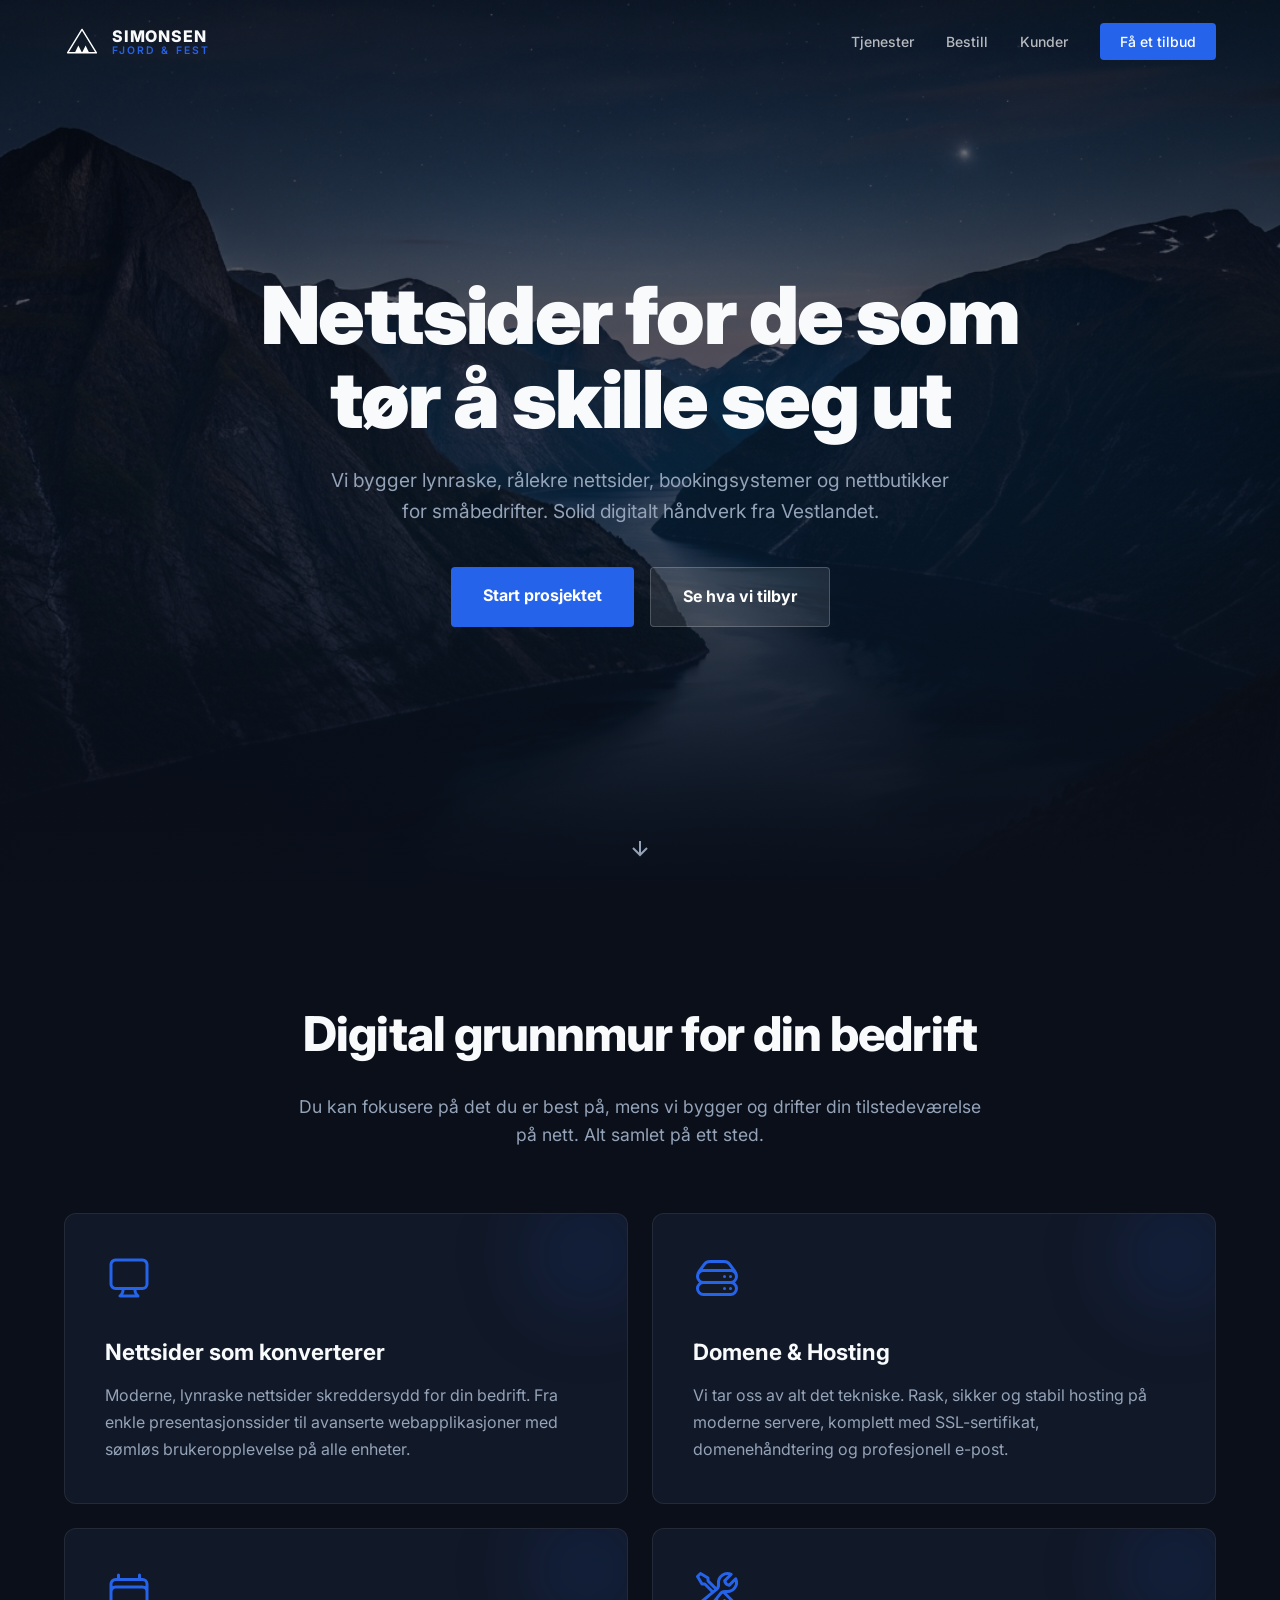
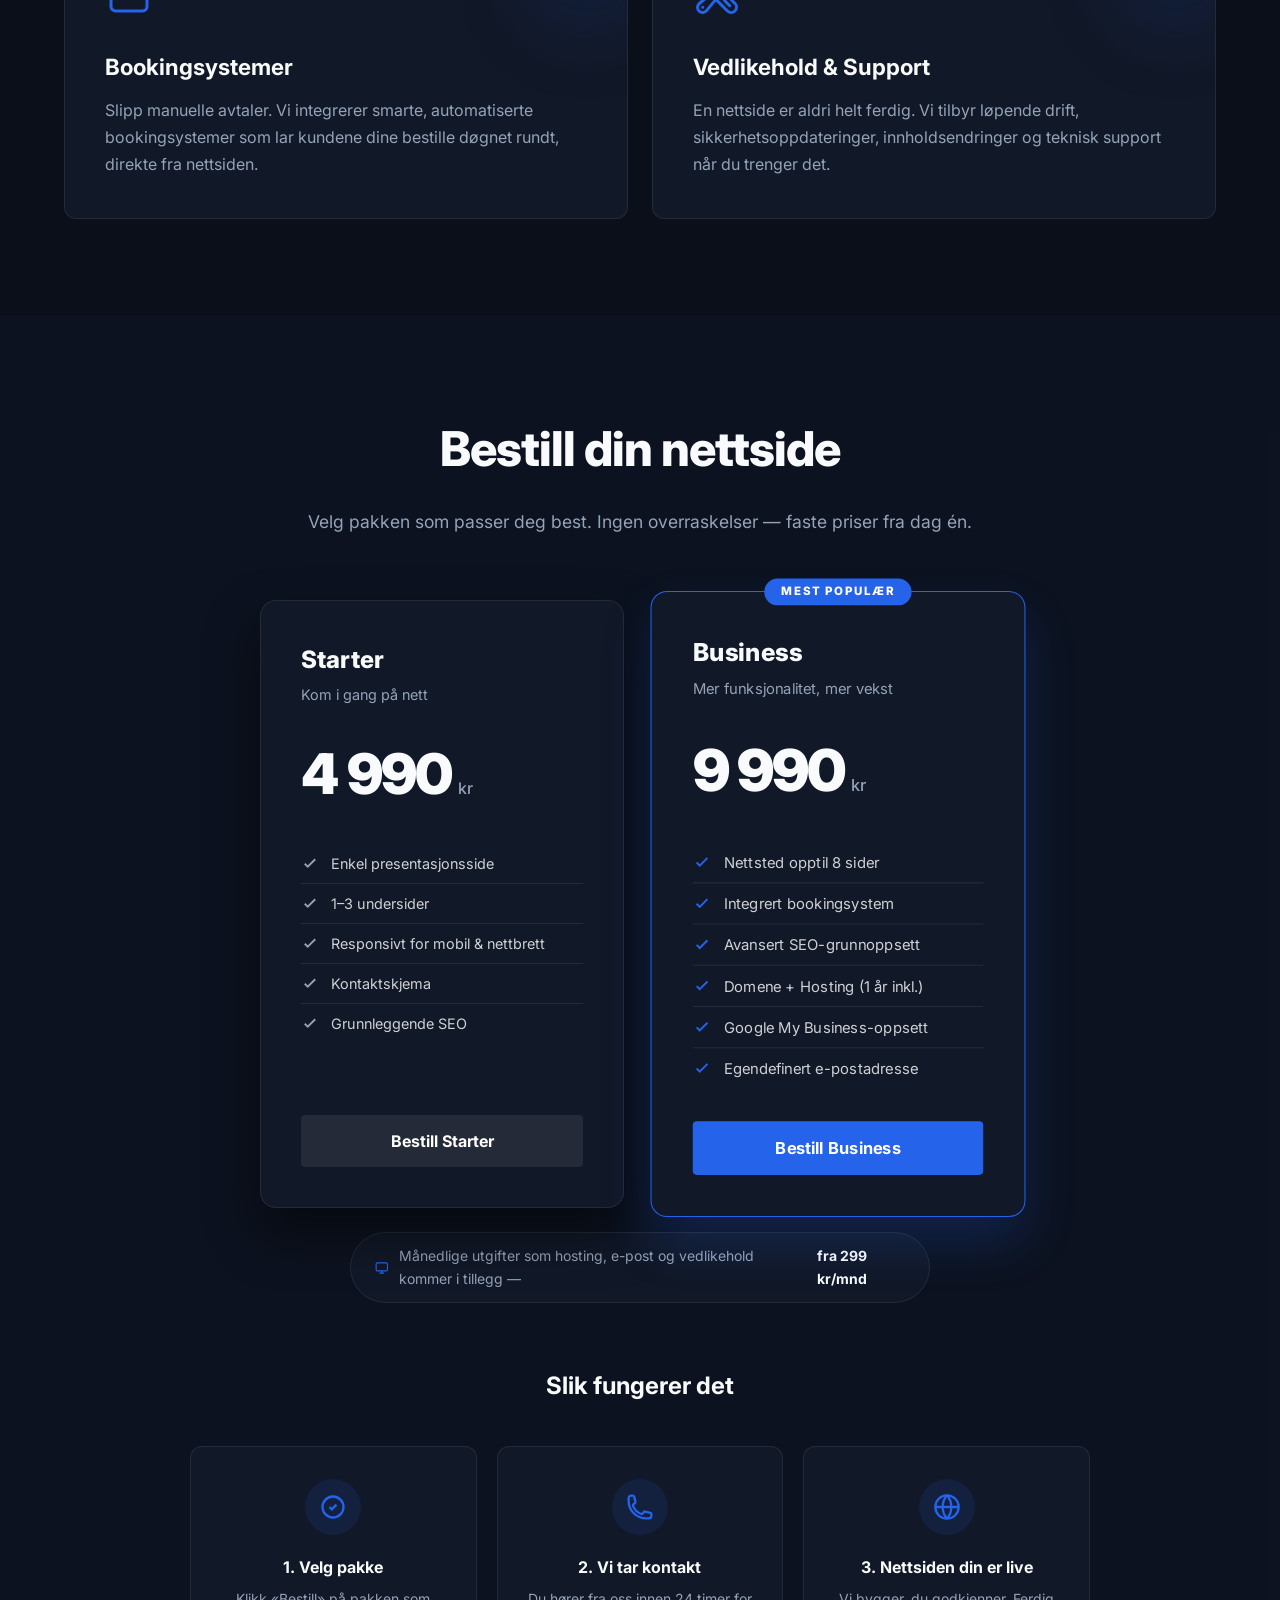
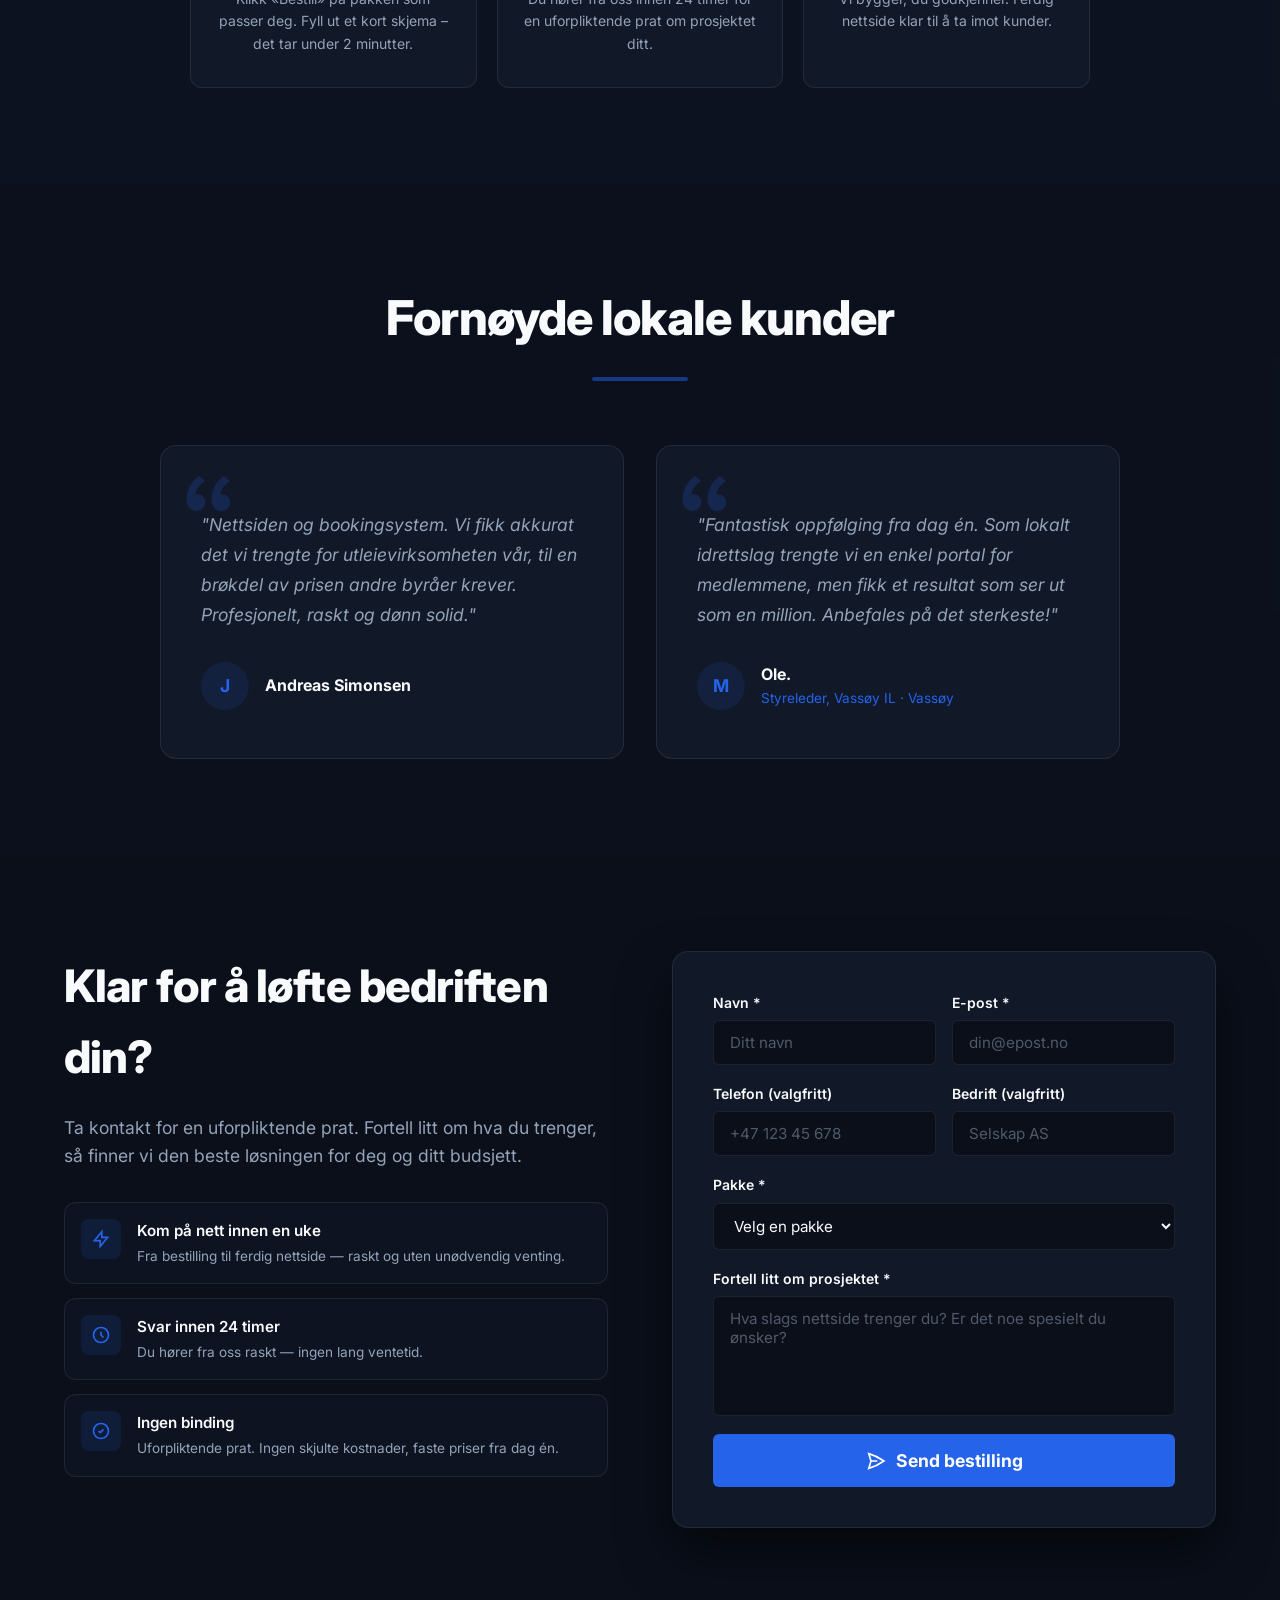
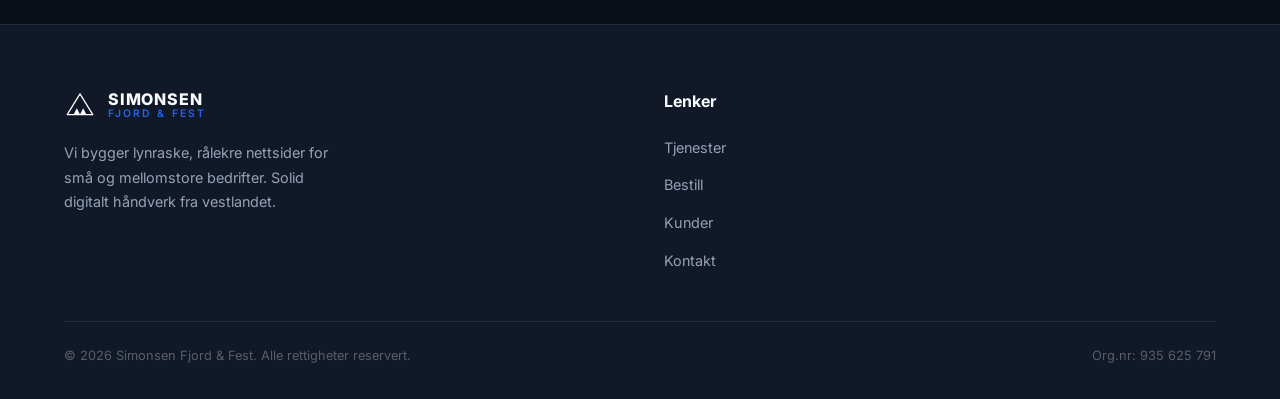
==== index.html @ d89905ce "Update index.html" ====
<!DOCTYPE html>
<html lang="no">
<head>
  <meta charset="UTF-8">
  <meta name="viewport" content="width=device-width, initial-scale=1.0">
  <title>Simonsen Fjord & Fest — Profesjonelle nettsider</title>
  <meta name="description" content="Vi bygger lynraske, rålekre nettsider for småbedrifter. Solid digitalt håndverk fra vestlandet.">
  <link rel="preconnect" href="https://fonts.googleapis.com">
  <link href="https://fonts.googleapis.com/css2?family=Inter:wght@400;500;600;700;800;900&display=swap" rel="stylesheet">
  <style>
    *, *::before, *::after { box-sizing: border-box; margin: 0; padding: 0; }
    :root {
      --bg: #0a0f1a;
      --card: #111827;
      --primary: #2563eb;
      --primary-hover: #1d4ed8;
      --primary-light: rgba(37,99,235,0.12);
      --text: #f8fafc;
      --muted: #94a3b8;
      --border: rgba(255,255,255,0.08);
      --shadow: 0 25px 50px rgba(0,0,0,0.5);
    }
    html { scroll-behavior: smooth; }
    body { font-family: 'Inter', sans-serif; background: var(--bg); color: var(--text); line-height: 1.6; }
    .fade-in { opacity: 0; transform: translateY(24px); transition: opacity 0.7s ease, transform 0.7s ease; }
    .fade-in.visible { opacity: 1; transform: none; }
    .delay-1 { transition-delay: 0.1s; }
    .delay-2 { transition-delay: 0.2s; }
    .delay-3 { transition-delay: 0.3s; }
    .container { max-width: 1200px; margin: 0 auto; padding: 0 24px; }
    .section { padding: 96px 0; }

    /* NAV */
    nav { position: fixed; top: 0; left: 0; right: 0; z-index: 100; padding: 24px 0; transition: all 0.3s; }
    nav.scrolled { background: rgba(10,15,26,0.85); backdrop-filter: blur(12px); padding: 16px 0; border-bottom: 1px solid var(--border); }
    .nav-inner { display: flex; align-items: center; justify-content: space-between; }
    .logo { display: flex; align-items: center; gap: 12px; text-decoration: none; color: var(--text); }
    .logo-text { display: flex; flex-direction: column; line-height: 1; }
    .logo-name { font-weight: 800; font-size: 1rem; letter-spacing: 0.05em; }
    .logo-sub { font-size: 0.65rem; font-weight: 600; letter-spacing: 0.2em; color: var(--primary); margin-top: 2px; }
    .nav-links { display: flex; align-items: center; gap: 32px; list-style: none; }
    .nav-links a { text-decoration: none; color: rgba(255,255,255,0.7); font-size: 0.875rem; font-weight: 500; transition: color 0.2s; }
    .nav-links a:hover { color: #fff; }
    .nav-cta { background: var(--primary) !important; color: #fff !important; padding: 10px 20px !important; border-radius: 4px; }
    .nav-cta:hover { background: var(--primary-hover) !important; color: #fff !important; }

    /* HERO */
    #hjem { min-height: 100vh; display: flex; align-items: center; justify-content: center; text-align: center; position: relative; overflow: hidden; }
    .hero-bg { position: absolute; inset: 0; background: url('images/hero-fjord.png') center/cover no-repeat; }
    .hero-overlay { position: absolute; inset: 0; background: linear-gradient(to bottom, rgba(10,15,26,0.5) 0%, rgba(10,15,26,0.65) 60%, rgba(10,15,26,1) 100%); }
    .hero-content { position: relative; z-index: 2; max-width: 900px; margin: 0 auto; padding: 0 24px; }
    .hero-content h1 { font-size: clamp(2.5rem, 7vw, 5rem); font-weight: 900; line-height: 1.05; margin-bottom: 24px; letter-spacing: -0.02em; }
    .hero-content p { font-size: 1.2rem; color: var(--muted); max-width: 640px; margin: 0 auto 40px; }
    .hero-buttons { display: flex; gap: 16px; justify-content: center; flex-wrap: wrap; }
    .btn { display: inline-block; padding: 16px 32px; border-radius: 4px; font-weight: 700; font-size: 1rem; text-decoration: none; transition: all 0.2s; cursor: pointer; border: none; font-family: inherit; }
    .btn-primary { background: var(--primary); color: #fff; }
    .btn-primary:hover { background: var(--primary-hover); transform: scale(1.02); }
    .btn-secondary { background: rgba(255,255,255,0.1); color: #fff; border: 1px solid rgba(255,255,255,0.2); }
    .btn-secondary:hover { background: rgba(255,255,255,0.15); }
    .hero-scroll { position: absolute; bottom: 32px; left: 50%; transform: translateX(-50%); color: var(--muted); animation: bounce 2s infinite; }
    @keyframes bounce { 0%,100% { transform: translateX(-50%) translateY(0); } 50% { transform: translateX(-50%) translateY(8px); } }

    /* SERVICES */
    #tjenester { background: var(--bg); }
    .section-header { text-align: center; max-width: 700px; margin: 0 auto 64px; }
    .section-header h2 { font-size: clamp(2rem, 4vw, 3rem); font-weight: 800; margin-bottom: 20px; letter-spacing: -0.02em; }
    .section-header p { color: var(--muted); font-size: 1.1rem; }
    .grid-2 { display: grid; grid-template-columns: repeat(2, 1fr); gap: 24px; }
    .service-card { padding: 40px; background: var(--card); border: 1px solid var(--border); border-radius: 12px; position: relative; overflow: hidden; transition: border-color 0.2s; }
    .service-card:hover { border-color: rgba(37,99,235,0.5); }
    .service-card::before { content: ''; position: absolute; top: -20px; right: -20px; width: 120px; height: 120px; background: var(--primary-light); border-radius: 50%; filter: blur(40px); }
    .service-icon { width: 48px; height: 48px; margin-bottom: 24px; color: var(--primary); }
    .service-card h3 { font-size: 1.4rem; font-weight: 700; margin-bottom: 12px; }
    .service-card p { color: var(--muted); line-height: 1.7; }

    /* ORDER */
    #bestill { background: rgba(17,24,39,0.4); padding: 96px 0; }
    .packages-grid { display: grid; grid-template-columns: repeat(2, 1fr); gap: 32px; max-width: 760px; margin: 0 auto 24px; }
    .package-card { background: var(--card); border: 1px solid var(--border); border-radius: 16px; padding: 40px; display: flex; flex-direction: column; position: relative; box-shadow: var(--shadow); }
    .package-card.popular { border-color: var(--primary); transform: scale(1.03); box-shadow: 0 25px 50px rgba(37,99,235,0.2); }
    .popular-badge { position: absolute; top: 0; left: 50%; transform: translate(-50%,-50%); background: var(--primary); color: #fff; font-size: 0.7rem; font-weight: 800; letter-spacing: 0.15em; text-transform: uppercase; padding: 4px 16px; border-radius: 999px; white-space: nowrap; }
    .package-name { font-size: 1.5rem; font-weight: 800; margin-bottom: 4px; }
    .package-tagline { color: var(--muted); font-size: 0.9rem; margin-bottom: 24px; }
    .package-price { display: flex; align-items: baseline; gap: 6px; margin-bottom: 24px; }
    .package-price .amount { font-size: 3.5rem; font-weight: 900; letter-spacing: -0.03em; }
    .package-price .unit { color: var(--muted); font-weight: 500; }
    .package-features { list-style: none; margin-bottom: 32px; flex: 1; }
    .package-features li { display: flex; align-items: flex-start; gap: 12px; padding: 8px 0; font-size: 0.9rem; color: rgba(255,255,255,0.8); border-bottom: 1px solid var(--border); }
    .package-features li:last-child { border-bottom: none; }
    .package-features li svg { flex-shrink: 0; margin-top: 2px; }
    .btn-package { width: 100%; padding: 16px; border-radius: 4px; font-weight: 700; font-size: 1rem; cursor: pointer; border: none; transition: all 0.2s; font-family: inherit; }
    .btn-package:hover { transform: scale(1.02); }
    .btn-package.primary-btn { background: var(--primary); color: #fff; }
    .btn-package.primary-btn:hover { background: var(--primary-hover); }
    .btn-package.secondary-btn { background: rgba(255,255,255,0.08); color: #fff; }
    .btn-package.secondary-btn:hover { background: rgba(255,255,255,0.14); }
    .monthly-note { display: flex; align-items: center; justify-content: center; gap: 10px; background: var(--card); border: 1px solid var(--border); border-radius: 999px; padding: 12px 24px; font-size: 0.875rem; color: var(--muted); max-width: 580px; margin: 0 auto 64px; }
    .monthly-note strong { color: var(--text); }
    .how-it-works h3 { text-align: center; font-size: 1.5rem; font-weight: 700; margin-bottom: 40px; }
    .steps-grid { display: grid; grid-template-columns: repeat(3, 1fr); gap: 20px; max-width: 900px; margin: 0 auto; }
    .step-card { background: var(--card); border: 1px solid var(--border); border-radius: 12px; padding: 32px 24px; text-align: center; }
    .step-icon { width: 56px; height: 56px; background: var(--primary-light); border-radius: 50%; display: flex; align-items: center; justify-content: center; margin: 0 auto 20px; color: var(--primary); }
    .step-card h4 { font-weight: 700; margin-bottom: 8px; }
    .step-card p { font-size: 0.875rem; color: var(--muted); line-height: 1.6; }

    /* TESTIMONIALS */
    #anmeldelser { background: rgba(17,24,39,0.2); }
    .section-divider { width: 96px; height: 4px; background: rgba(37,99,235,0.5); border-radius: 2px; margin: 16px auto 0; }
    .testimonials-grid { display: grid; grid-template-columns: repeat(2, 1fr); gap: 32px; max-width: 960px; margin: 0 auto; }
    .testimonial-card { background: var(--card); border: 1px solid var(--border); border-radius: 16px; padding: 48px 40px; position: relative; }
    .quote-mark { position: absolute; top: 24px; left: 24px; color: rgba(37,99,235,0.2); width: 48px; height: 48px; }
    .testimonial-text { font-size: 1.1rem; font-style: italic; color: var(--muted); line-height: 1.7; margin-bottom: 32px; padding-top: 16px; }
    .testimonial-author { display: flex; align-items: center; gap: 16px; }
    .author-avatar { width: 48px; height: 48px; background: var(--primary-light); border-radius: 50%; display: flex; align-items: center; justify-content: center; color: var(--primary); font-weight: 700; font-size: 1.1rem; flex-shrink: 0; }
    .author-name { font-weight: 700; }
    .author-role { font-size: 0.85rem; color: var(--primary); }

    /* CONTACT */
    #kontakt { background: var(--bg); }
    .contact-grid { display: grid; grid-template-columns: 1fr 1fr; gap: 64px; align-items: start; }
    .contact-left h2 { font-size: clamp(2rem, 3.5vw, 2.8rem); font-weight: 800; margin-bottom: 20px; letter-spacing: -0.02em; }
    .contact-left > p { color: var(--muted); font-size: 1.1rem; margin-bottom: 32px; }
    .contact-points { display: flex; flex-direction: column; gap: 14px; }
    .contact-point { display: flex; align-items: flex-start; gap: 16px; padding: 16px; background: rgba(17,24,39,0.5); border: 1px solid var(--border); border-radius: 12px; }
    .contact-point-icon { width: 40px; height: 40px; background: var(--primary-light); border-radius: 8px; display: flex; align-items: center; justify-content: center; color: var(--primary); flex-shrink: 0; }
    .contact-point h4 { font-weight: 600; margin-bottom: 2px; font-size: 0.95rem; }
    .contact-point p { font-size: 0.85rem; color: var(--muted); }
    .contact-form-wrapper { background: var(--card); border: 1px solid var(--border); border-radius: 16px; padding: 40px; box-shadow: var(--shadow); position: relative; overflow: hidden; }
    .form-row { display: grid; grid-template-columns: 1fr 1fr; gap: 16px; }
    .form-group { display: flex; flex-direction: column; gap: 6px; margin-bottom: 18px; }
    .form-group label { font-size: 0.875rem; font-weight: 600; }
    .form-group input, .form-group select, .form-group textarea { background: var(--bg); border: 1px solid var(--border); border-radius: 6px; padding: 12px 16px; color: var(--text); font-family: inherit; font-size: 0.95rem; transition: border-color 0.2s; outline: none; width: 100%; }
    .form-group input:focus, .form-group select:focus, .form-group textarea:focus { border-color: var(--primary); }
    .form-group select option { background: var(--card); }
    .form-group textarea { resize: none; min-height: 120px; }
    .btn-submit { width: 100%; padding: 16px; background: var(--primary); color: #fff; border: none; border-radius: 6px; font-size: 1.1rem; font-weight: 700; cursor: pointer; display: flex; align-items: center; justify-content: center; gap: 10px; transition: all 0.2s; font-family: inherit; }
    .btn-submit:hover { background: var(--primary-hover); transform: scale(1.01); }
    .success-message { display: none; position: absolute; inset: 0; background: var(--card); z-index: 10; flex-direction: column; align-items: center; justify-content: center; text-align: center; padding: 40px; }
    .success-message.show { display: flex; }
    .success-icon { width: 80px; height: 80px; background: var(--primary-light); border-radius: 50%; display: flex; align-items: center; justify-content: center; margin: 0 auto 24px; color: var(--primary); }
    .success-message h3 { font-size: 1.8rem; font-weight: 800; margin-bottom: 12px; }
    .success-message p { color: var(--muted); margin-bottom: 24px; }

    /* FOOTER */
    footer { background: var(--card); border-top: 1px solid var(--border); padding: 64px 0 32px; }
    .footer-grid { display: grid; grid-template-columns: 1fr 1fr; gap: 48px; margin-bottom: 48px; }
    .footer-desc { color: var(--muted); font-size: 0.9rem; max-width: 280px; line-height: 1.7; margin-top: 20px; }
    .footer-links h4 { font-weight: 700; margin-bottom: 20px; }
    .footer-links ul { list-style: none; display: flex; flex-direction: column; gap: 12px; }
    .footer-links a { text-decoration: none; color: var(--muted); font-size: 0.9rem; transition: color 0.2s; }
    .footer-links a:hover { color: var(--primary); }
    .footer-bottom { border-top: 1px solid var(--border); padding-top: 24px; display: flex; justify-content: space-between; align-items: center; flex-wrap: wrap; gap: 12px; }
    .footer-bottom p { font-size: 0.8rem; color: rgba(255,255,255,0.3); }

    /* Responsive */
    @media (max-width: 768px) {
      .nav-links { display: none; }
      .grid-2, .packages-grid, .steps-grid, .testimonials-grid, .contact-grid, .footer-grid { grid-template-columns: 1fr; }
      .form-row { grid-template-columns: 1fr; }
      .package-card.popular { transform: none; }
    }
    ::placeholder { color: rgba(148,163,184,0.5); }
  </style>
</head>
<body>

<!-- NAV -->
<nav id="navbar">
  <div class="container">
    <div class="nav-inner">
      <a href="#hjem" class="logo">
        <svg width="36" height="36" viewBox="0 0 100 100" fill="none">
          <path d="M50 15L90 80H10L50 15Z" stroke="white" stroke-width="4" stroke-linejoin="round"/>
          <path d="M30 80L40 60L50 80H30Z" fill="white"/>
          <path d="M70 80L60 60L50 80H70Z" fill="white"/>
        </svg>
        <div class="logo-text">
          <span class="logo-name">SIMONSEN</span>
          <span class="logo-sub">FJORD & FEST</span>
        </div>
      </a>
      <ul class="nav-links">
        <li><a href="#tjenester">Tjenester</a></li>
        <li><a href="#bestill">Bestill</a></li>
        <li><a href="#anmeldelser">Kunder</a></li>
        <li><a href="#kontakt" class="nav-cta">Få et tilbud</a></li>
      </ul>
    </div>
  </div>
</nav>

<!-- HERO -->
<section id="hjem">
  <div class="hero-bg"></div>
  <div class="hero-overlay"></div>
  <div class="hero-content">
    <h1 class="fade-in">Nettsider for de som tør å skille seg ut</h1>
    <p class="fade-in delay-1">Vi bygger lynraske, rålekre nettsider, bookingsystemer og nettbutikker for småbedrifter. Solid digitalt håndverk fra Vestlandet.</p>
    <div class="hero-buttons fade-in delay-2">
      <a href="#bestill" class="btn btn-primary">Start prosjektet</a>
      <a href="#tjenester" class="btn btn-secondary">Se hva vi tilbyr</a>
    </div>
  </div>
  <div class="hero-scroll">
    <svg width="24" height="24" fill="none" stroke="currentColor" stroke-width="2" viewBox="0 0 24 24">
      <path d="M12 5v14M5 12l7 7 7-7"/>
    </svg>
  </div>
</section>

<!-- SERVICES -->
<section id="tjenester" class="section">
  <div class="container">
    <div class="section-header">
      <h2 class="fade-in">Digital grunnmur for din bedrift</h2>
      <p class="fade-in delay-1">Du kan fokusere på det du er best på, mens vi bygger og drifter din tilstedeværelse på nett. Alt samlet på ett sted.</p>
    </div>
    <div class="grid-2">
      <div class="service-card fade-in">
        <svg class="service-icon" fill="none" stroke="currentColor" stroke-width="1.5" viewBox="0 0 24 24">
          <path stroke-linecap="round" stroke-linejoin="round" d="M9 17.25v1.007a3 3 0 01-.879 2.122L7.5 21h9l-.621-.621A3 3 0 0115 18.257V17.25m6-12V15a2.25 2.25 0 01-2.25 2.25H5.25A2.25 2.25 0 013 15V5.25A2.25 2.25 0 015.25 3h13.5A2.25 2.25 0 0121 5.25z"/>
        </svg>
        <h3>Nettsider som konverterer</h3>
        <p>Moderne, lynraske nettsider skreddersydd for din bedrift. Fra enkle presentasjonssider til avanserte webapplikasjoner med sømløs brukeropplevelse på alle enheter.</p>
      </div>
      <div class="service-card fade-in delay-1">
        <svg class="service-icon" fill="none" stroke="currentColor" stroke-width="1.5" viewBox="0 0 24 24">
          <path stroke-linecap="round" stroke-linejoin="round" d="M5.25 14.25h13.5m-13.5 0a3 3 0 01-3-3m3 3a3 3 0 100 6h13.5a3 3 0 100-6m-16.5-3a3 3 0 013-3h13.5a3 3 0 013 3m-19.5 0a4.5 4.5 0 01.9-2.7L5.737 5.1a3.375 3.375 0 012.7-1.35h7.126c1.062 0 2.062.5 2.7 1.35l2.587 3.45a4.5 4.5 0 01.9 2.7m0 0a3 3 0 01-3 3m0 3h.008v.008h-.008v-.008zm0-6h.008v.008h-.008v-.008zm-3 6h.008v.008h-.008v-.008zm0-6h.008v.008h-.008v-.008z"/>
        </svg>
        <h3>Domene & Hosting</h3>
        <p>Vi tar oss av alt det tekniske. Rask, sikker og stabil hosting på moderne servere, komplett med SSL-sertifikat, domenehåndtering og profesjonell e-post.</p>
      </div>
      <div class="service-card fade-in delay-2">
        <svg class="service-icon" fill="none" stroke="currentColor" stroke-width="1.5" viewBox="0 0 24 24">
          <path stroke-linecap="round" stroke-linejoin="round" d="M6.75 3v2.25M17.25 3v2.25M3 18.75V7.5a2.25 2.25 0 012.25-2.25h13.5A2.25 2.25 0 0121 7.5v11.25m-18 0A2.25 2.25 0 005.25 21h13.5A2.25 2.25 0 0021 18.75m-18 0v-7.5A2.25 2.25 0 015.25 9h13.5A2.25 2.25 0 0121 11.25v7.5"/>
        </svg>
        <h3>Bookingsystemer</h3>
        <p>Slipp manuelle avtaler. Vi integrerer smarte, automatiserte bookingsystemer som lar kundene dine bestille døgnet rundt, direkte fra nettsiden.</p>
      </div>
      <div class="service-card fade-in delay-3">
        <svg class="service-icon" fill="none" stroke="currentColor" stroke-width="1.5" viewBox="0 0 24 24">
          <path stroke-linecap="round" stroke-linejoin="round" d="M11.42 15.17L17.25 21A2.652 2.652 0 0021 17.25l-5.877-5.877M11.42 15.17l2.496-3.03c.317-.384.74-.626 1.208-.766M11.42 15.17l-4.655 5.653a2.548 2.548 0 11-3.586-3.586l6.837-5.63m5.108-.233c.55-.164 1.163-.188 1.743-.14a4.5 4.5 0 004.486-6.336l-3.276 3.277a3.004 3.004 0 01-2.25-2.25l3.276-3.276a4.5 4.5 0 00-6.336 4.486c.091 1.076-.071 2.264-.904 2.95l-.102.085m-1.745 1.437L5.909 7.5H4.5L2.25 3.75l1.5-1.5L7.5 4.5v1.409l4.26 4.26m-1.745 1.437l1.745-1.437m6.615 8.206L15.75 15.75M4.867 19.125h.008v.008h-.008v-.008z"/>
        </svg>
        <h3>Vedlikehold & Support</h3>
        <p>En nettside er aldri helt ferdig. Vi tilbyr løpende drift, sikkerhetsoppdateringer, innholdsendringer og teknisk support når du trenger det.</p>
      </div>
    </div>
  </div>
</section>

<!-- ORDER / BESTILL -->
<section id="bestill">
  <div class="container">
    <div class="section-header">
      <h2 class="fade-in">Bestill din nettside</h2>
      <p class="fade-in delay-1">Velg pakken som passer deg best. Ingen overraskelser — faste priser fra dag én.</p>
    </div>
    <div class="packages-grid">
      <div class="package-card fade-in">
        <div class="package-name">Starter</div>
        <div class="package-tagline">Kom i gang på nett</div>
        <div class="package-price"><span class="amount">4 990</span><span class="unit">kr</span></div>
        <ul class="package-features">
          <li><svg width="18" height="18" fill="none" stroke="#94a3b8" stroke-width="2.5" viewBox="0 0 24 24"><path d="M5 13l4 4L19 7"/></svg>Enkel presentasjonsside</li>
          <li><svg width="18" height="18" fill="none" stroke="#94a3b8" stroke-width="2.5" viewBox="0 0 24 24"><path d="M5 13l4 4L19 7"/></svg>1–3 undersider</li>
          <li><svg width="18" height="18" fill="none" stroke="#94a3b8" stroke-width="2.5" viewBox="0 0 24 24"><path d="M5 13l4 4L19 7"/></svg>Responsivt for mobil & nettbrett</li>
          <li><svg width="18" height="18" fill="none" stroke="#94a3b8" stroke-width="2.5" viewBox="0 0 24 24"><path d="M5 13l4 4L19 7"/></svg>Kontaktskjema</li>
          <li><svg width="18" height="18" fill="none" stroke="#94a3b8" stroke-width="2.5" viewBox="0 0 24 24"><path d="M5 13l4 4L19 7"/></svg>Grunnleggende SEO</li>
        </ul>
        <button class="btn-package secondary-btn" onclick="selectPackage('Starter')">Bestill Starter</button>
      </div>
      <div class="package-card popular fade-in delay-1">
        <div class="popular-badge">Mest populær</div>
        <div class="package-name">Business</div>
        <div class="package-tagline">Mer funksjonalitet, mer vekst</div>
        <div class="package-price"><span class="amount">9 990</span><span class="unit">kr</span></div>
        <ul class="package-features">
          <li><svg width="18" height="18" fill="none" stroke="#2563eb" stroke-width="2.5" viewBox="0 0 24 24"><path d="M5 13l4 4L19 7"/></svg>Nettsted opptil 8 sider</li>
          <li><svg width="18" height="18" fill="none" stroke="#2563eb" stroke-width="2.5" viewBox="0 0 24 24"><path d="M5 13l4 4L19 7"/></svg>Integrert bookingsystem</li>
          <li><svg width="18" height="18" fill="none" stroke="#2563eb" stroke-width="2.5" viewBox="0 0 24 24"><path d="M5 13l4 4L19 7"/></svg>Avansert SEO-grunnoppsett</li>
          <li><svg width="18" height="18" fill="none" stroke="#2563eb" stroke-width="2.5" viewBox="0 0 24 24"><path d="M5 13l4 4L19 7"/></svg>Domene + Hosting (1 år inkl.)</li>
          <li><svg width="18" height="18" fill="none" stroke="#2563eb" stroke-width="2.5" viewBox="0 0 24 24"><path d="M5 13l4 4L19 7"/></svg>Google My Business-oppsett</li>
          <li><svg width="18" height="18" fill="none" stroke="#2563eb" stroke-width="2.5" viewBox="0 0 24 24"><path d="M5 13l4 4L19 7"/></svg>Egendefinert e-postadresse</li>
        </ul>
        <button class="btn-package primary-btn" onclick="selectPackage('Business')">Bestill Business</button>
      </div>
    </div>
    <div class="monthly-note fade-in">
      <svg width="16" height="16" fill="none" stroke="#2563eb" stroke-width="2" viewBox="0 0 24 24"><rect x="2" y="3" width="20" height="14" rx="2"/><path d="M8 21h8M12 17v4"/></svg>
      Månedlige utgifter som hosting, e-post og vedlikehold kommer i tillegg — <strong>fra 299 kr/mnd</strong>
    </div>
    <div class="how-it-works">
      <h3>Slik fungerer det</h3>
      <div class="steps-grid">
        <div class="step-card fade-in">
          <div class="step-icon">
            <svg width="28" height="28" fill="none" stroke="currentColor" stroke-width="2" viewBox="0 0 24 24"><path d="M9 12l2 2 4-4m6 2a9 9 0 11-18 0 9 9 0 0118 0z"/></svg>
          </div>
          <h4>1. Velg pakke</h4>
          <p>Klikk «Bestill» på pakken som passer deg. Fyll ut et kort skjema – det tar under 2 minutter.</p>
        </div>
        <div class="step-card fade-in delay-1">
          <div class="step-icon">
            <svg width="28" height="28" fill="none" stroke="currentColor" stroke-width="2" viewBox="0 0 24 24"><path d="M2.25 6.75c0 8.284 6.716 15 15 15h2.25a2.25 2.25 0 002.25-2.25v-1.372c0-.516-.351-.966-.852-1.091l-4.423-1.106c-.44-.11-.902.055-1.173.417l-.97 1.293c-.282.376-.769.542-1.21.38a12.035 12.035 0 01-7.143-7.143c-.162-.441.004-.928.38-1.21l1.293-.97c.363-.271.527-.734.417-1.173L6.963 3.102a1.125 1.125 0 00-1.091-.852H4.5A2.25 2.25 0 002.25 4.5v2.25z"/></svg>
          </div>
          <h4>2. Vi tar kontakt</h4>
          <p>Du hører fra oss innen 24 timer for en uforpliktende prat om prosjektet ditt.</p>
        </div>
        <div class="step-card fade-in delay-2">
          <div class="step-icon">
            <svg width="28" height="28" fill="none" stroke="currentColor" stroke-width="2" viewBox="0 0 24 24"><circle cx="12" cy="12" r="10"/><path d="M2 12h20M12 2a15.3 15.3 0 010 20M12 2a15.3 15.3 0 000 20"/></svg>
          </div>
          <h4>3. Nettsiden din er live</h4>
          <p>Vi bygger, du godkjenner. Ferdig nettside klar til å ta imot kunder.</p>
        </div>
      </div>
    </div>
  </div>
</section>

<!-- TESTIMONIALS -->
<section id="anmeldelser" class="section">
  <div class="container">
    <div class="section-header">
      <h2 class="fade-in">Fornøyde lokale kunder</h2>
      <div class="section-divider"></div>
    </div>
    <div class="testimonials-grid">
      <div class="testimonial-card fade-in">
        <svg class="quote-mark" fill="currentColor" viewBox="0 0 32 32">
          <path d="M9.352 4C4.456 7.456 1 13.12 1 19.36c0 5.088 3.072 8.064 6.624 8.064 3.36 0 5.856-2.688 5.856-5.856 0-3.168-2.208-5.472-5.088-5.472-.576 0-1.344.096-1.536.192.48-3.264 3.552-7.104 6.624-9.024L9.352 4zm16.512 0c-4.8 3.456-8.256 9.12-8.256 15.36 0 5.088 3.072 8.064 6.624 8.064 3.264 0 5.856-2.688 5.856-5.856 0-3.168-2.304-5.472-5.184-5.472-.576 0-1.248.096-1.44.192.48-3.264 3.456-7.104 6.528-9.024L25.864 4z"/>
        </svg>
        <p class="testimonial-text">"Nettsiden og bookingsystem. Vi fikk akkurat det vi trengte for utleievirksomheten vår, til en brøkdel av prisen andre byråer krever. Profesjonelt, raskt og dønn solid."</p>
        <div class="testimonial-author">
          <div class="author-avatar">J</div>
          <div>
            <div class="author-name">Andreas Simonsen</div>
          </div>
        </div>
      </div>
      <div class="testimonial-card fade-in delay-1">
        <svg class="quote-mark" fill="currentColor" viewBox="0 0 32 32">
          <path d="M9.352 4C4.456 7.456 1 13.12 1 19.36c0 5.088 3.072 8.064 6.624 8.064 3.36 0 5.856-2.688 5.856-5.856 0-3.168-2.208-5.472-5.088-5.472-.576 0-1.344.096-1.536.192.48-3.264 3.552-7.104 6.624-9.024L9.352 4zm16.512 0c-4.8 3.456-8.256 9.12-8.256 15.36 0 5.088 3.072 8.064 6.624 8.064 3.264 0 5.856-2.688 5.856-5.856 0-3.168-2.304-5.472-5.184-5.472-.576 0-1.248.096-1.44.192.48-3.264 3.456-7.104 6.528-9.024L25.864 4z"/>
        </svg>
        <p class="testimonial-text">"Fantastisk oppfølging fra dag én. Som lokalt idrettslag trengte vi en enkel portal for medlemmene, men fikk et resultat som ser ut som en million. Anbefales på det sterkeste!"</p>
        <div class="testimonial-author">
          <div class="author-avatar">M</div>
          <div>
            <div class="author-name">Ole.</div>
            <div class="author-role">Styreleder, Vassøy IL · Vassøy</div>
          </div>
        </div>
      </div>
    </div>
  </div>
</section>

<!-- CONTACT -->
<section id="kontakt" class="section">
  <div class="container">
    <div class="contact-grid">
      <div class="contact-left fade-in">
        <h2>Klar for å løfte bedriften din?</h2>
        <p>Ta kontakt for en uforpliktende prat. Fortell litt om hva du trenger, så finner vi den beste løsningen for deg og ditt budsjett.</p>
        <div class="contact-points">
          <div class="contact-point">
            <div class="contact-point-icon">
              <svg width="20" height="20" fill="none" stroke="currentColor" stroke-width="2" viewBox="0 0 24 24"><path d="M13 10V3L4 14h7v7l9-11h-7z"/></svg>
            </div>
            <div><h4>Kom på nett innen en uke</h4><p>Fra bestilling til ferdig nettside — raskt og uten unødvendig venting.</p></div>
          </div>
          <div class="contact-point">
            <div class="contact-point-icon">
              <svg width="20" height="20" fill="none" stroke="currentColor" stroke-width="2" viewBox="0 0 24 24"><path d="M12 8v4l3 3m6-3a9 9 0 11-18 0 9 9 0 0118 0z"/></svg>
            </div>
            <div><h4>Svar innen 24 timer</h4><p>Du hører fra oss raskt — ingen lang ventetid.</p></div>
          </div>
          <div class="contact-point">
            <div class="contact-point-icon">
              <svg width="20" height="20" fill="none" stroke="currentColor" stroke-width="2" viewBox="0 0 24 24"><path d="M9 12l2 2 4-4m6 2a9 9 0 11-18 0 9 9 0 0118 0z"/></svg>
            </div>
            <div><h4>Ingen binding</h4><p>Uforpliktende prat. Ingen skjulte kostnader, faste priser fra dag én.</p></div>
          </div>
        </div>
      </div>
      <div class="fade-in delay-1">
        <div class="contact-form-wrapper">
          <div class="success-message" id="successMsg">
            <div class="success-icon">
              <svg width="40" height="40" fill="none" stroke="currentColor" stroke-width="2" viewBox="0 0 24 24"><path d="M9 12l2 2 4-4m6 2a9 9 0 11-18 0 9 9 0 0118 0z"/></svg>
            </div>
            <h3>Takk for din bestilling!</h3>
            <p>Vi har mottatt din henvendelse og tar kontakt innen 24 timer.</p>
            <button class="btn btn-secondary" onclick="document.getElementById('successMsg').classList.remove('show')">Send en ny melding</button>
          </div>
          <!--
            VIKTIG: Slik setter du opp kontaktskjemaet:
            1. Gå til https://formspree.io og opprett en gratis konto
            2. Lag et nytt skjema og kopier Form ID (ser slik ut: xpznkgvb)
            3. Bytt ut YOUR_FORM_ID nedenfor med din ID
          -->
          <form id="contactForm" action="https://formspree.io/f/YOUR_FORM_ID" method="POST">
            <div class="form-row">
              <div class="form-group">
                <label for="name">Navn *</label>
                <input type="text" id="name" name="name" placeholder="Ditt navn" required>
              </div>
              <div class="form-group">
                <label for="email">E-post *</label>
                <input type="email" id="email" name="email" placeholder="din@epost.no" required>
              </div>
            </div>
            <div class="form-row">
              <div class="form-group">
                <label for="phone">Telefon (valgfritt)</label>
                <input type="tel" id="phone" name="phone" placeholder="+47 123 45 678">
              </div>
              <div class="form-group">
                <label for="company">Bedrift (valgfritt)</label>
                <input type="text" id="company" name="company" placeholder="Selskap AS">
              </div>
            </div>
            <div class="form-group">
              <label for="service">Pakke *</label>
              <select id="service" name="service" required>
                <option value="" disabled selected>Velg en pakke</option>
                <option value="Starter">Starter (4 990 kr)</option>
                <option value="Business">Business (9 990 kr)</option>
                <option value="Annet">Annet / Spesialtilpasning</option>
              </select>
            </div>
            <div class="form-group">
              <label for="message">Fortell litt om prosjektet *</label>
              <textarea id="message" name="message" placeholder="Hva slags nettside trenger du? Er det noe spesielt du ønsker?" required></textarea>
            </div>
            <button type="submit" class="btn-submit" id="submitBtn">
              <svg width="20" height="20" fill="none" stroke="currentColor" stroke-width="2" viewBox="0 0 24 24"><path d="M6 12L3.269 3.126A59.768 59.768 0 0121.485 12 59.77 59.77 0 013.27 20.876L5.999 12zm0 0h7.5"/></svg>
              Send bestilling
            </button>
          </form>
        </div>
      </div>
    </div>
  </div>
</section>

<!-- FOOTER -->
<footer>
  <div class="container">
    <div class="footer-grid">
      <div>
        <a href="#hjem" class="logo">
          <svg width="32" height="32" viewBox="0 0 100 100" fill="none">
            <path d="M50 15L90 80H10L50 15Z" stroke="white" stroke-width="4" stroke-linejoin="round"/>
            <path d="M30 80L40 60L50 80H30Z" fill="white"/>
            <path d="M70 80L60 60L50 80H70Z" fill="white"/>
          </svg>
          <div class="logo-text">
            <span class="logo-name">SIMONSEN</span>
            <span class="logo-sub">FJORD & FEST</span>
          </div>
        </a>
        <p class="footer-desc">Vi bygger lynraske, rålekre nettsider for små og mellomstore bedrifter. Solid digitalt håndverk fra vestlandet.</p>
      </div>
      <div class="footer-links">
        <h4>Lenker</h4>
        <ul>
          <li><a href="#tjenester">Tjenester</a></li>
          <li><a href="#bestill">Bestill</a></li>
          <li><a href="#anmeldelser">Kunder</a></li>
          <li><a href="#kontakt">Kontakt</a></li>
        </ul>
      </div>
    </div>
    <div class="footer-bottom">
      <p>© 2026 Simonsen Fjord & Fest. Alle rettigheter reservert.</p>
      <p>Org.nr: 935 625 791</p>
    </div>
  </div>
</footer>

<script>
  // Navbar scroll
  const navbar = document.getElementById('navbar');
  window.addEventListener('scroll', () => {
    navbar.classList.toggle('scrolled', window.scrollY > 20);
  });

  // Fade-in on scroll
  const observer = new IntersectionObserver((entries) => {
    entries.forEach(e => { if (e.isIntersecting) { e.target.classList.add('visible'); observer.unobserve(e.target); } });
  }, { threshold: 0.1 });
  document.querySelectorAll('.fade-in').forEach(el => observer.observe(el));

  // Select package -> scroll to form
  function selectPackage(name) {
    document.getElementById('service').value = name;
    document.getElementById('kontakt').scrollIntoView({ behavior: 'smooth' });
  }

  // Form via Formspree
  document.getElementById('contactForm').addEventListener('submit', async (e) => {
    e.preventDefault();
    const btn = document.getElementById('submitBtn');
    btn.textContent = 'Sender...';
    btn.disabled = true;
    try {
      const res = await fetch(e.target.action, { method: 'POST', body: new FormData(e.target), headers: { 'Accept': 'application/json' } });
      if (res.ok) {
        document.getElementById('successMsg').classList.add('show');
        e.target.reset();
      } else {
        alert('Noe gikk galt. Prøv igjen.');
      }
    } catch { alert('Kunne ikke sende. Sjekk nettforbindelsen.'); }
    btn.innerHTML = '<svg width="20" height="20" fill="none" stroke="currentColor" stroke-width="2" viewBox="0 0 24 24"><path d="M6 12L3.269 3.126A59.768 59.768 0 0121.485 12 59.77 59.77 0 013.27 20.876L5.999 12zm0 0h7.5"/></svg> Send bestilling';
    btn.disabled = false;
  });
</script>
</body>
</html>
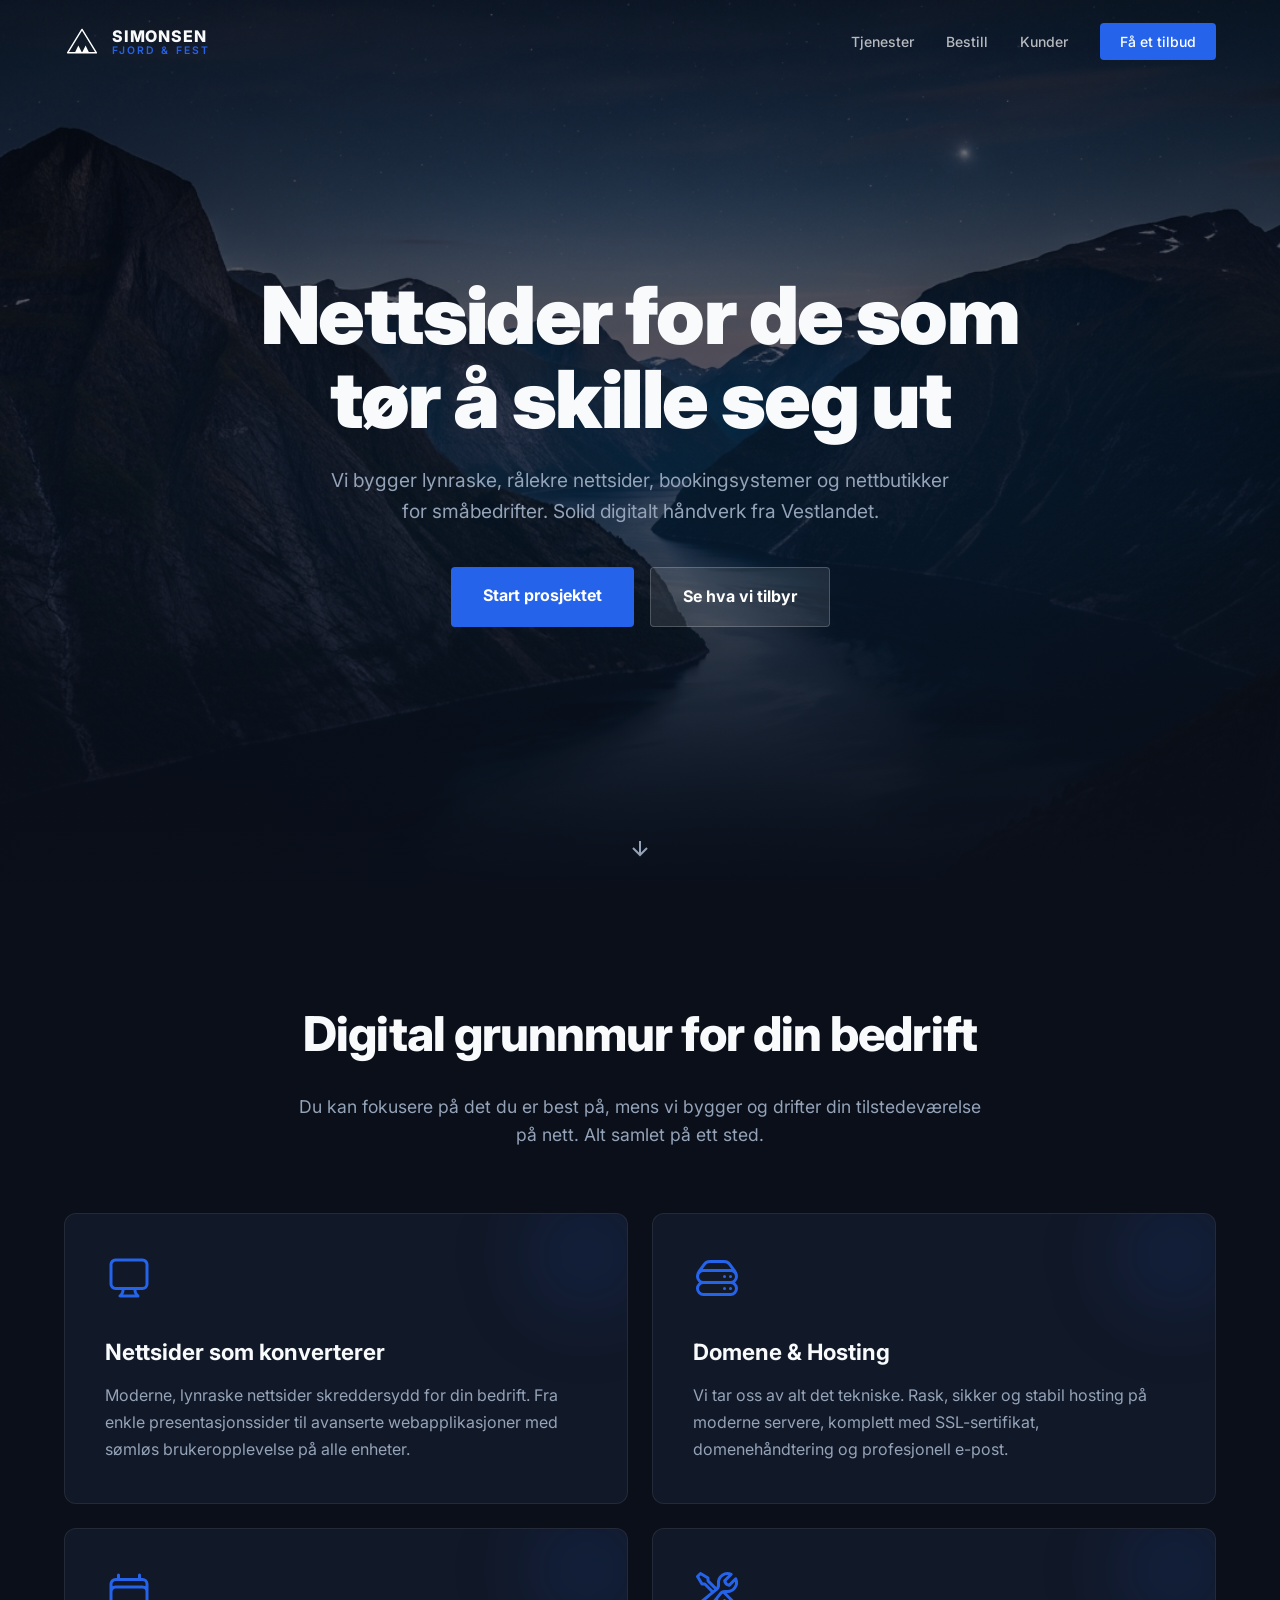
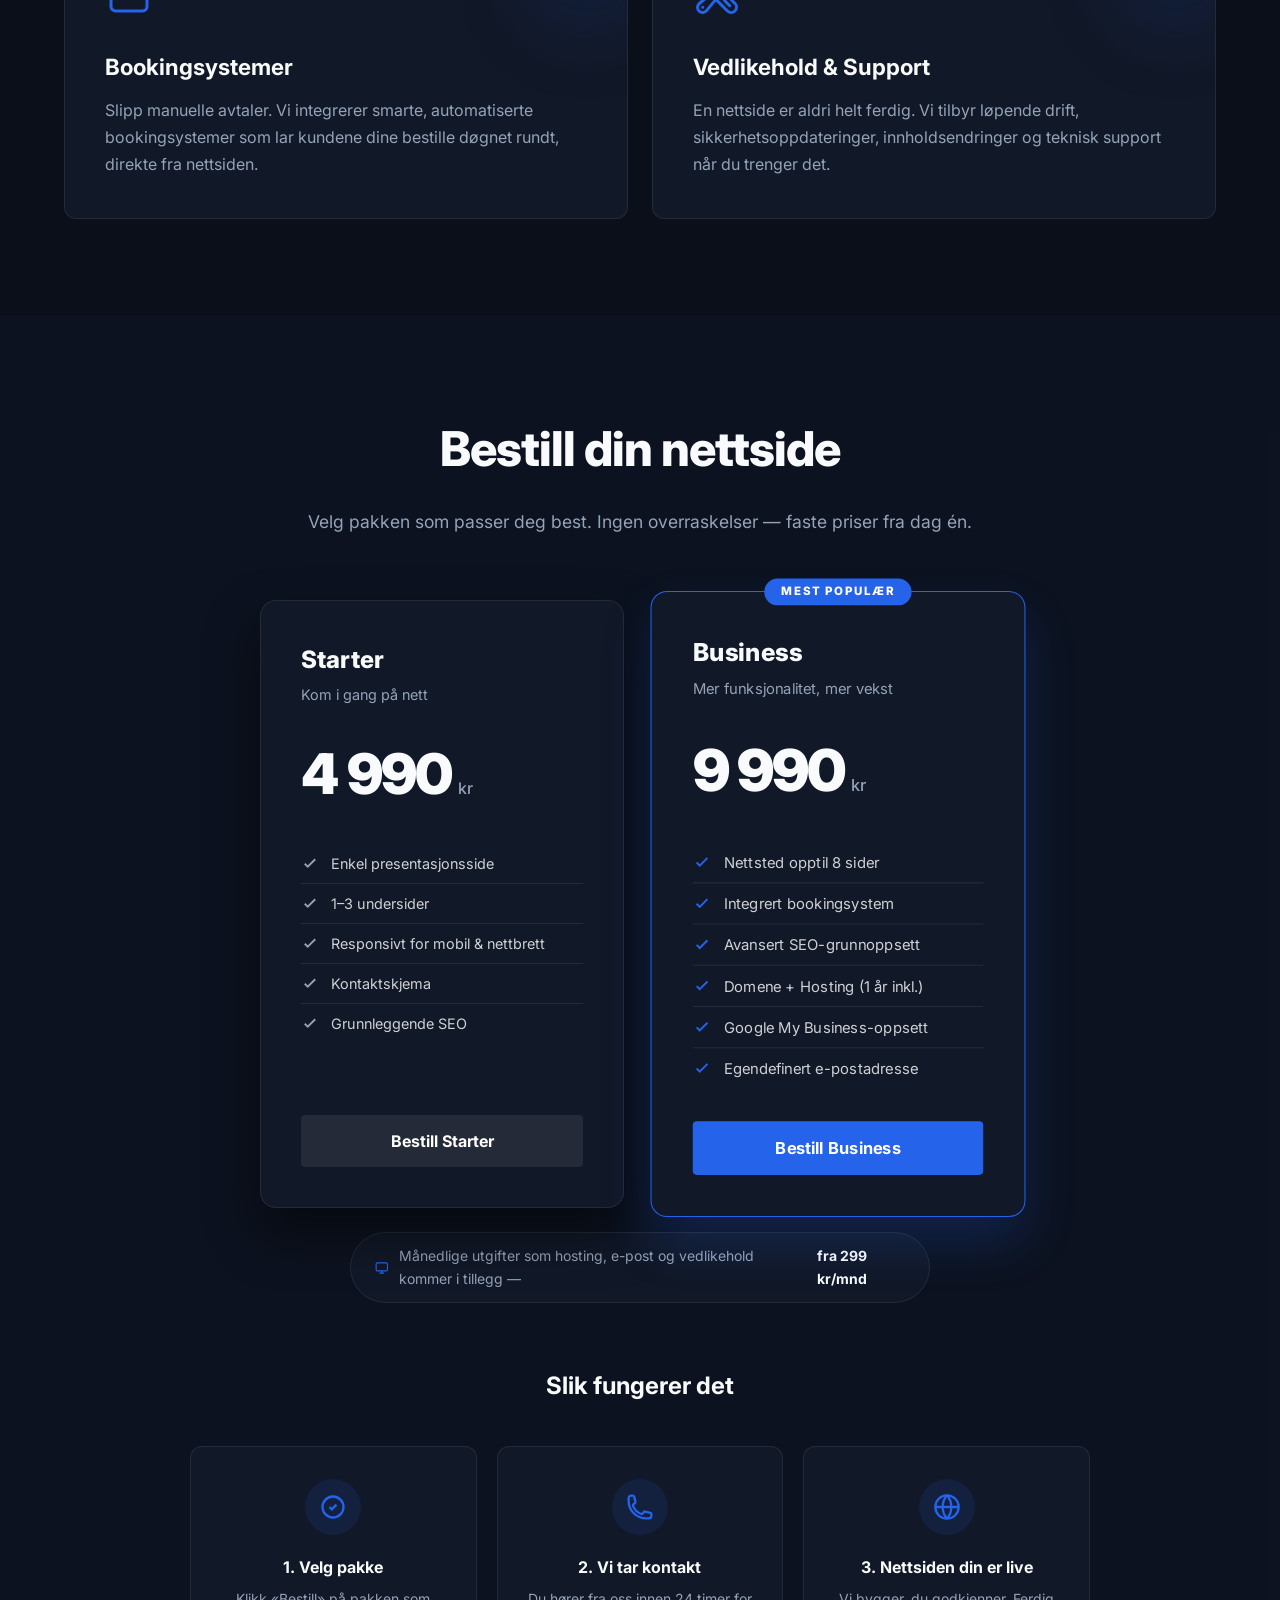
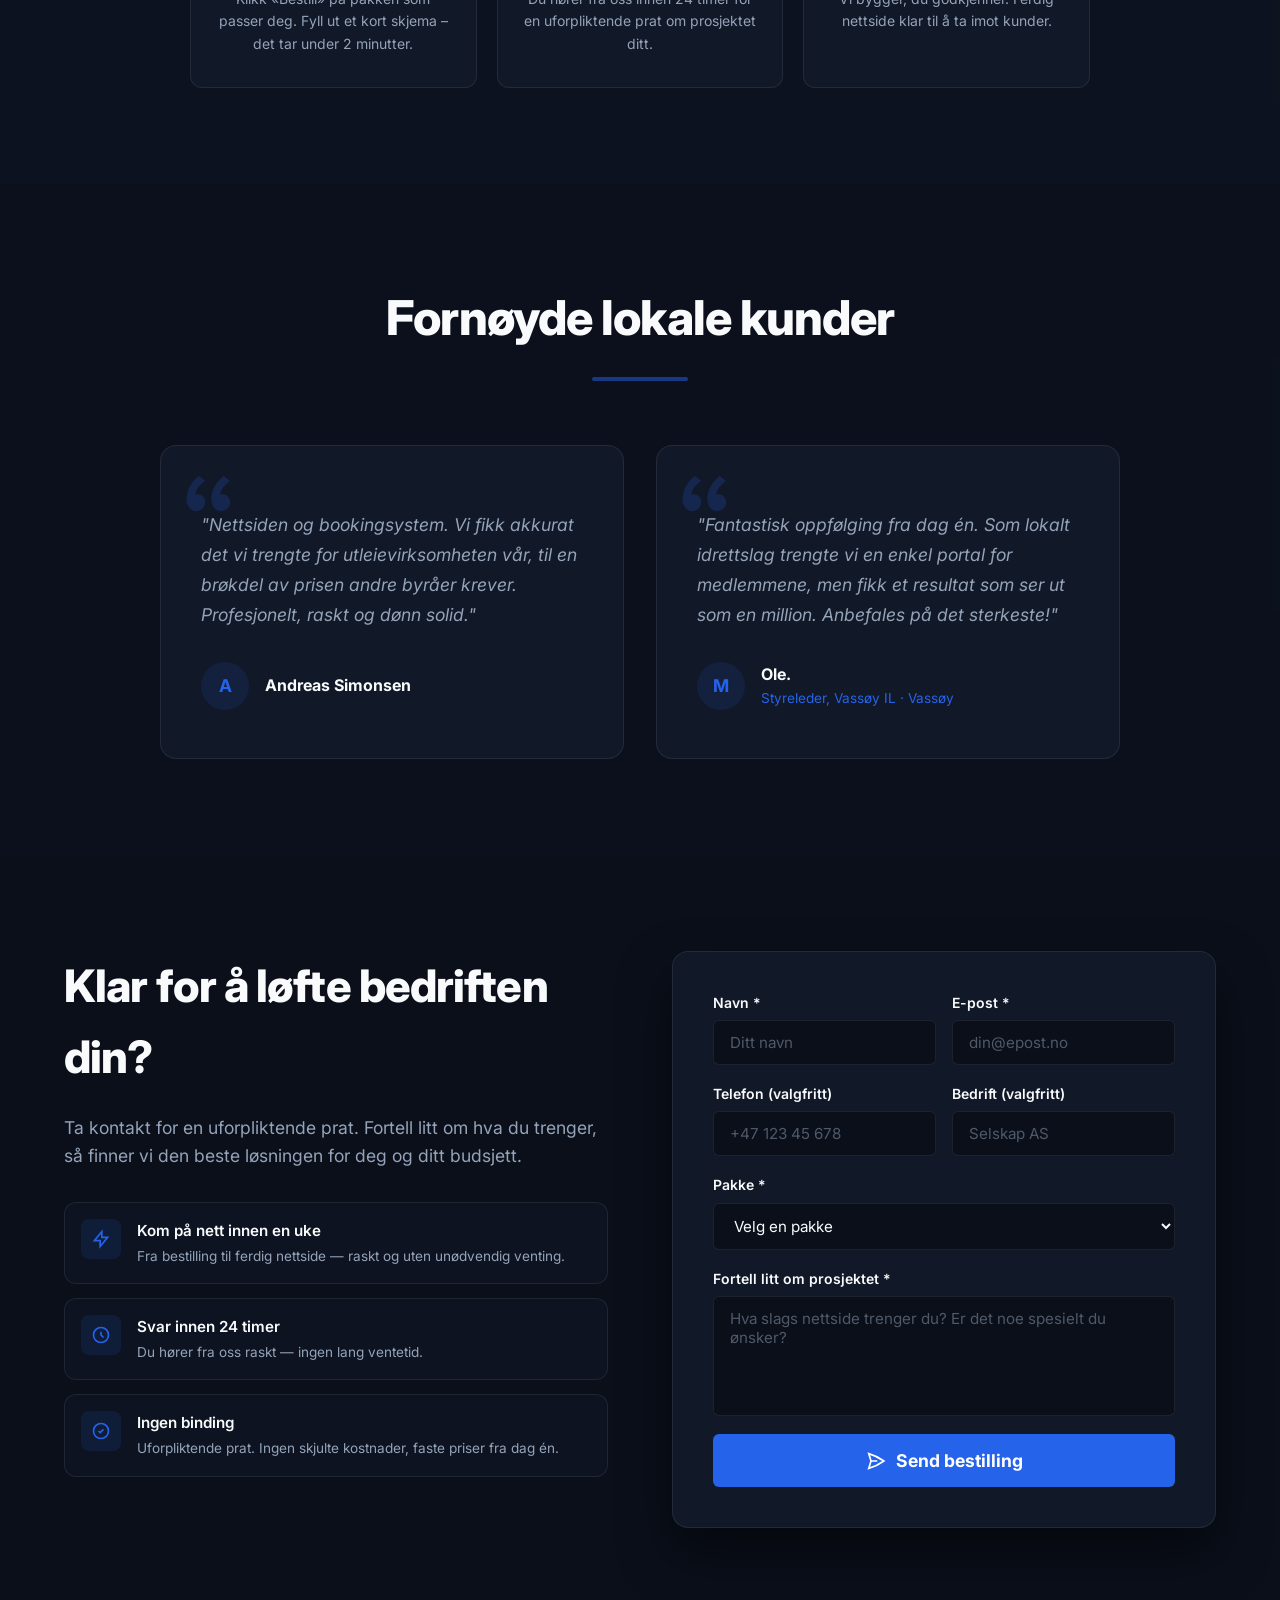
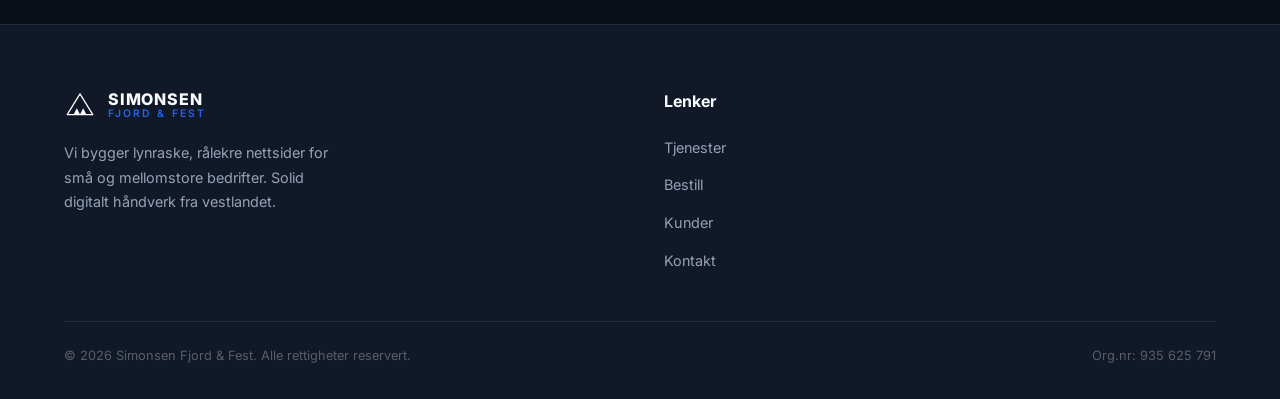
==== commit 6d3fea63: "Update index.html" ====
--- a/index.html
+++ b/index.html
@@ -332,7 +332,7 @@
         </svg>
         <p class="testimonial-text">"Nettsiden og bookingsystem. Vi fikk akkurat det vi trengte for utleievirksomheten vår, til en brøkdel av prisen andre byråer krever. Profesjonelt, raskt og dønn solid."</p>
         <div class="testimonial-author">
-          <div class="author-avatar">J</div>
+          <div class="author-avatar">A</div>
           <div>
             <div class="author-name">Andreas Simonsen</div>
           </div>
@@ -399,7 +399,7 @@
             2. Lag et nytt skjema og kopier Form ID (ser slik ut: xpznkgvb)
             3. Bytt ut YOUR_FORM_ID nedenfor med din ID
           -->
-          <form id="contactForm" action="https://formspree.io/f/YOUR_FORM_ID" method="POST">
+          <form id="contactForm" action="https://formspree.io/f/mpqnjlyj" method="POST">
             <div class="form-row">
               <div class="form-group">
                 <label for="name">Navn *</label>
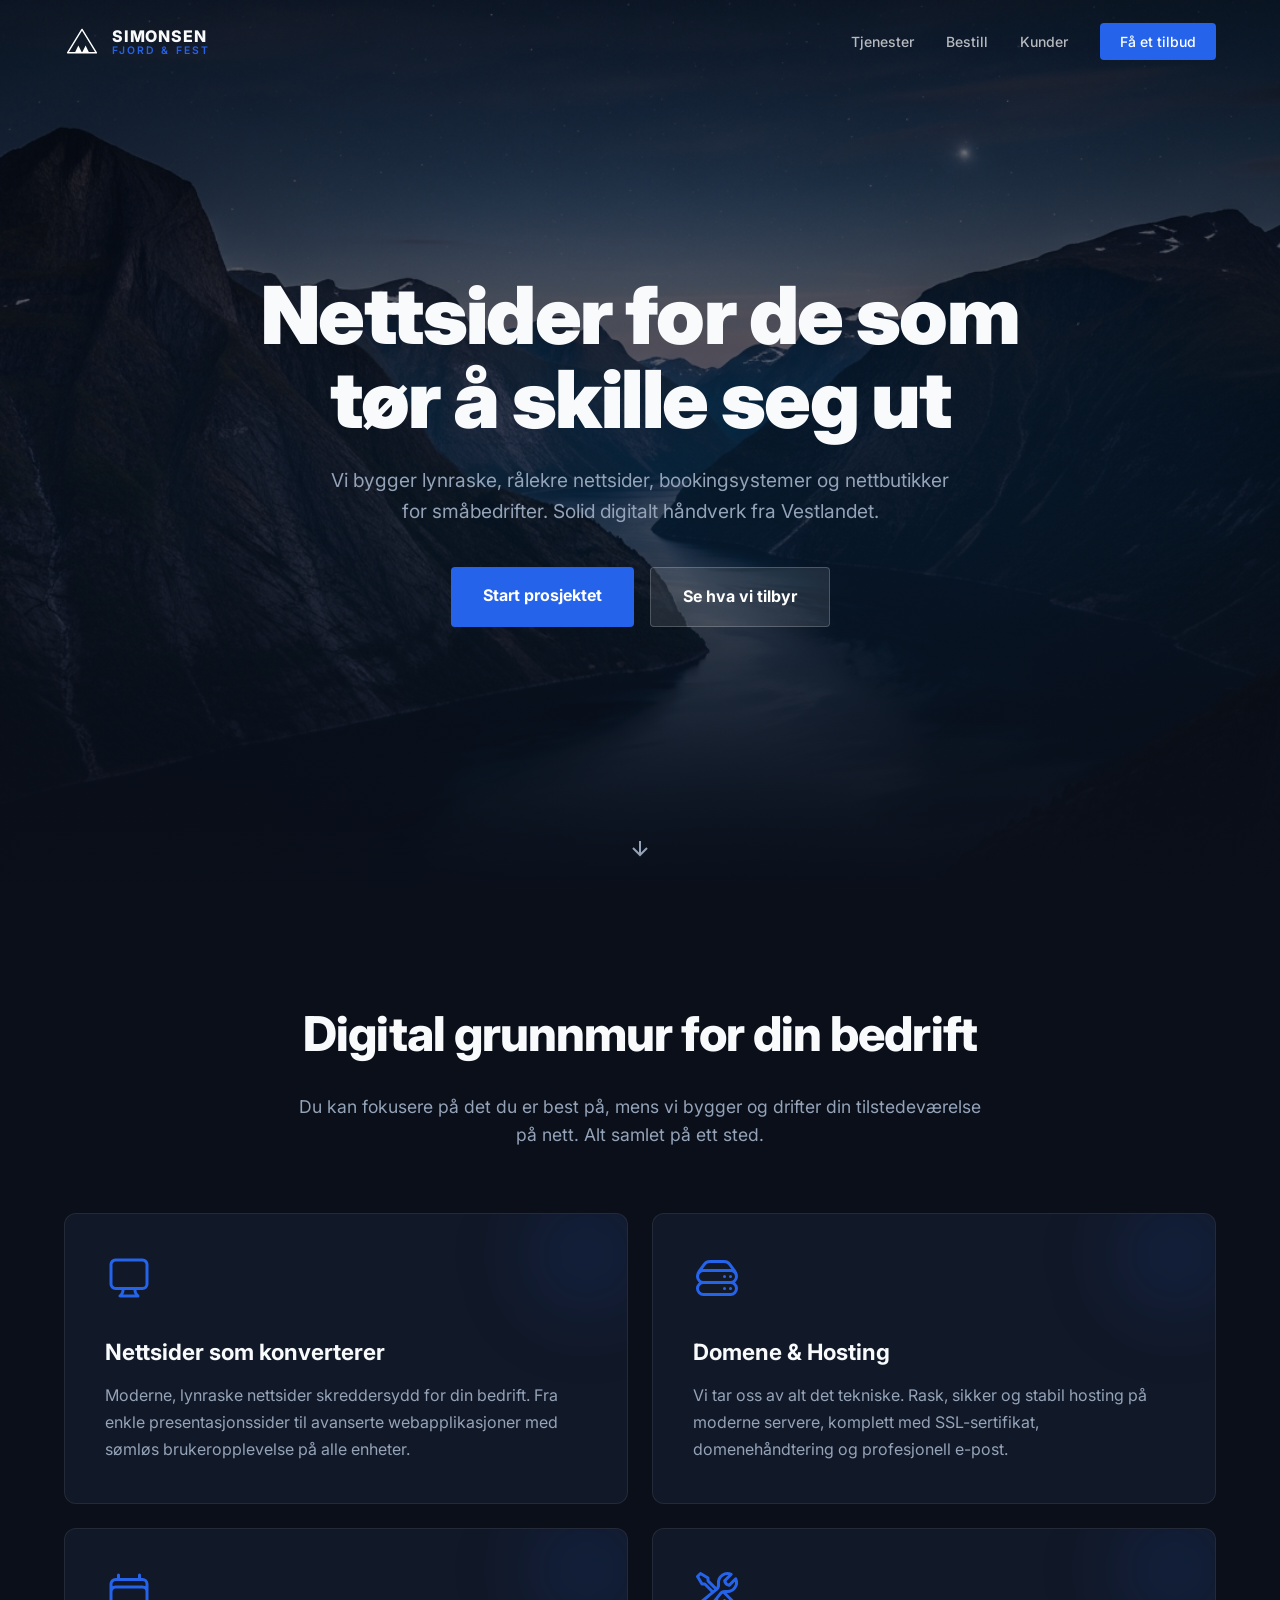
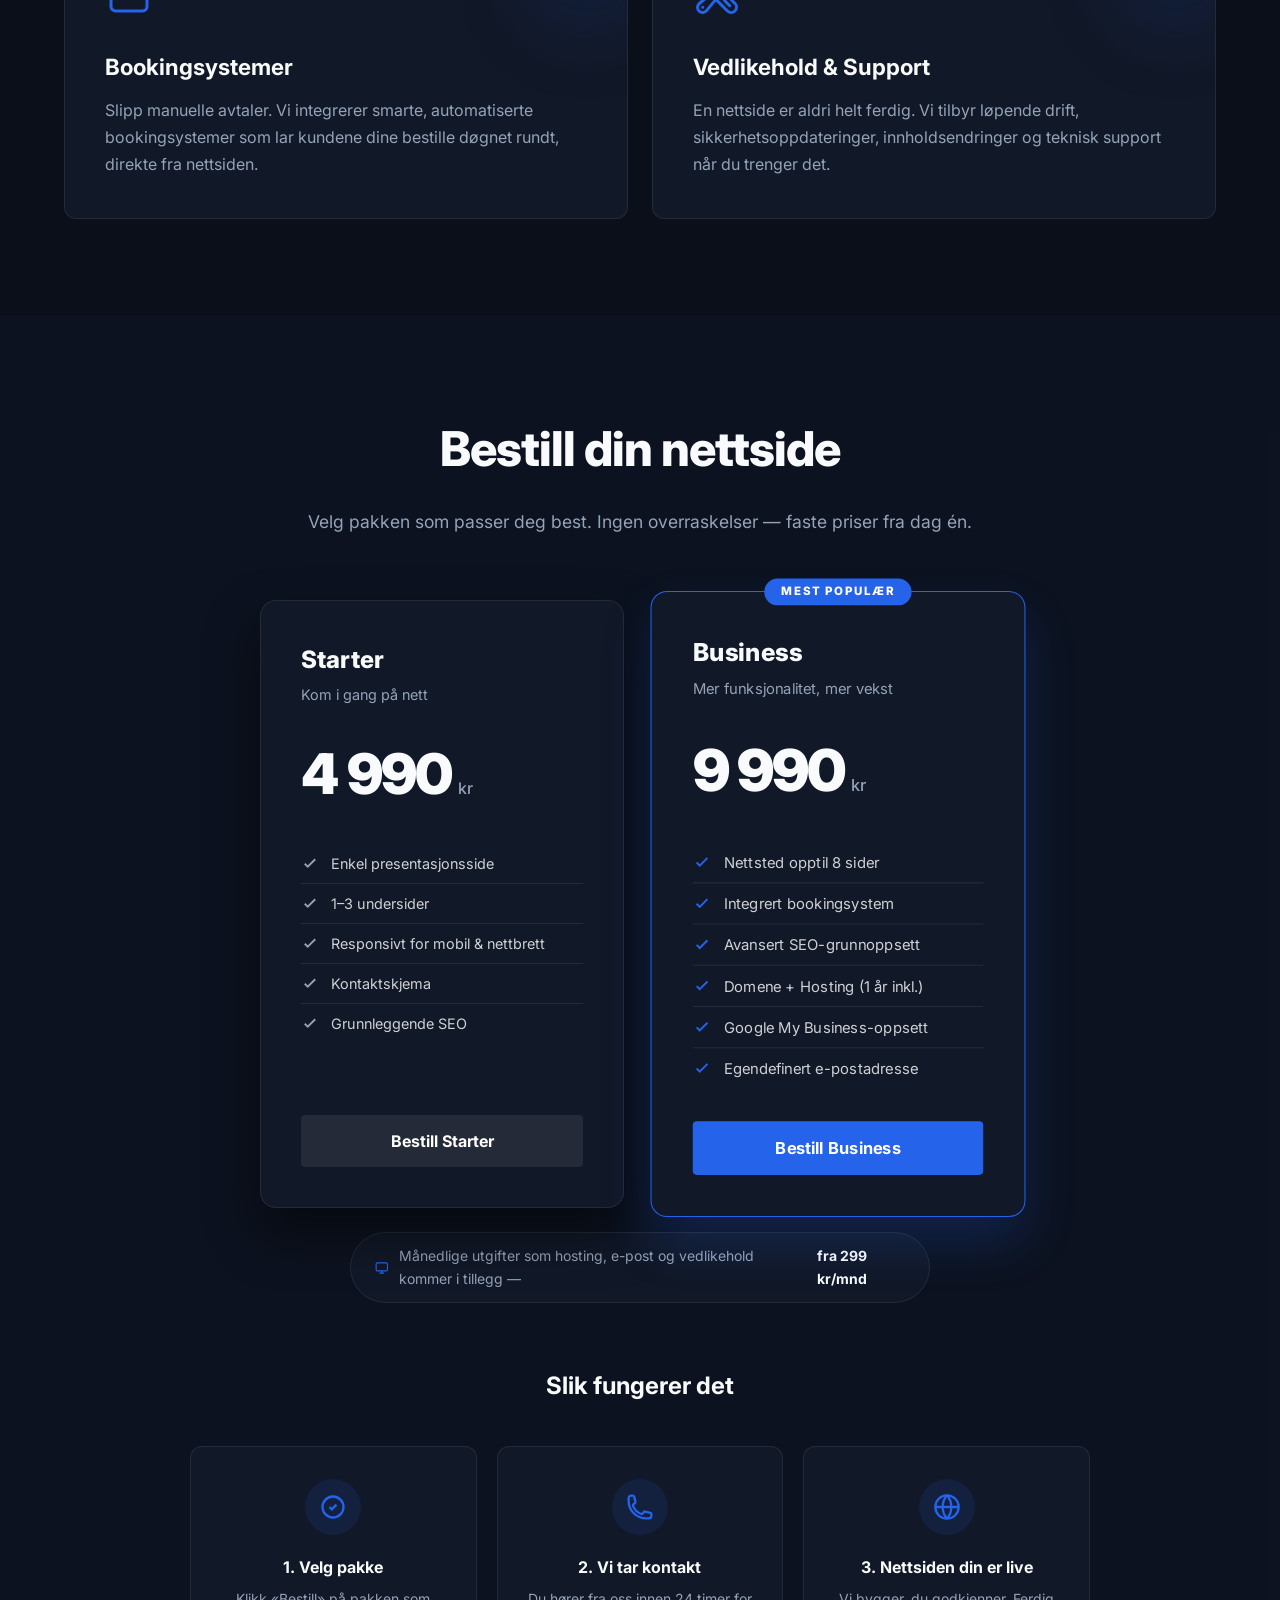
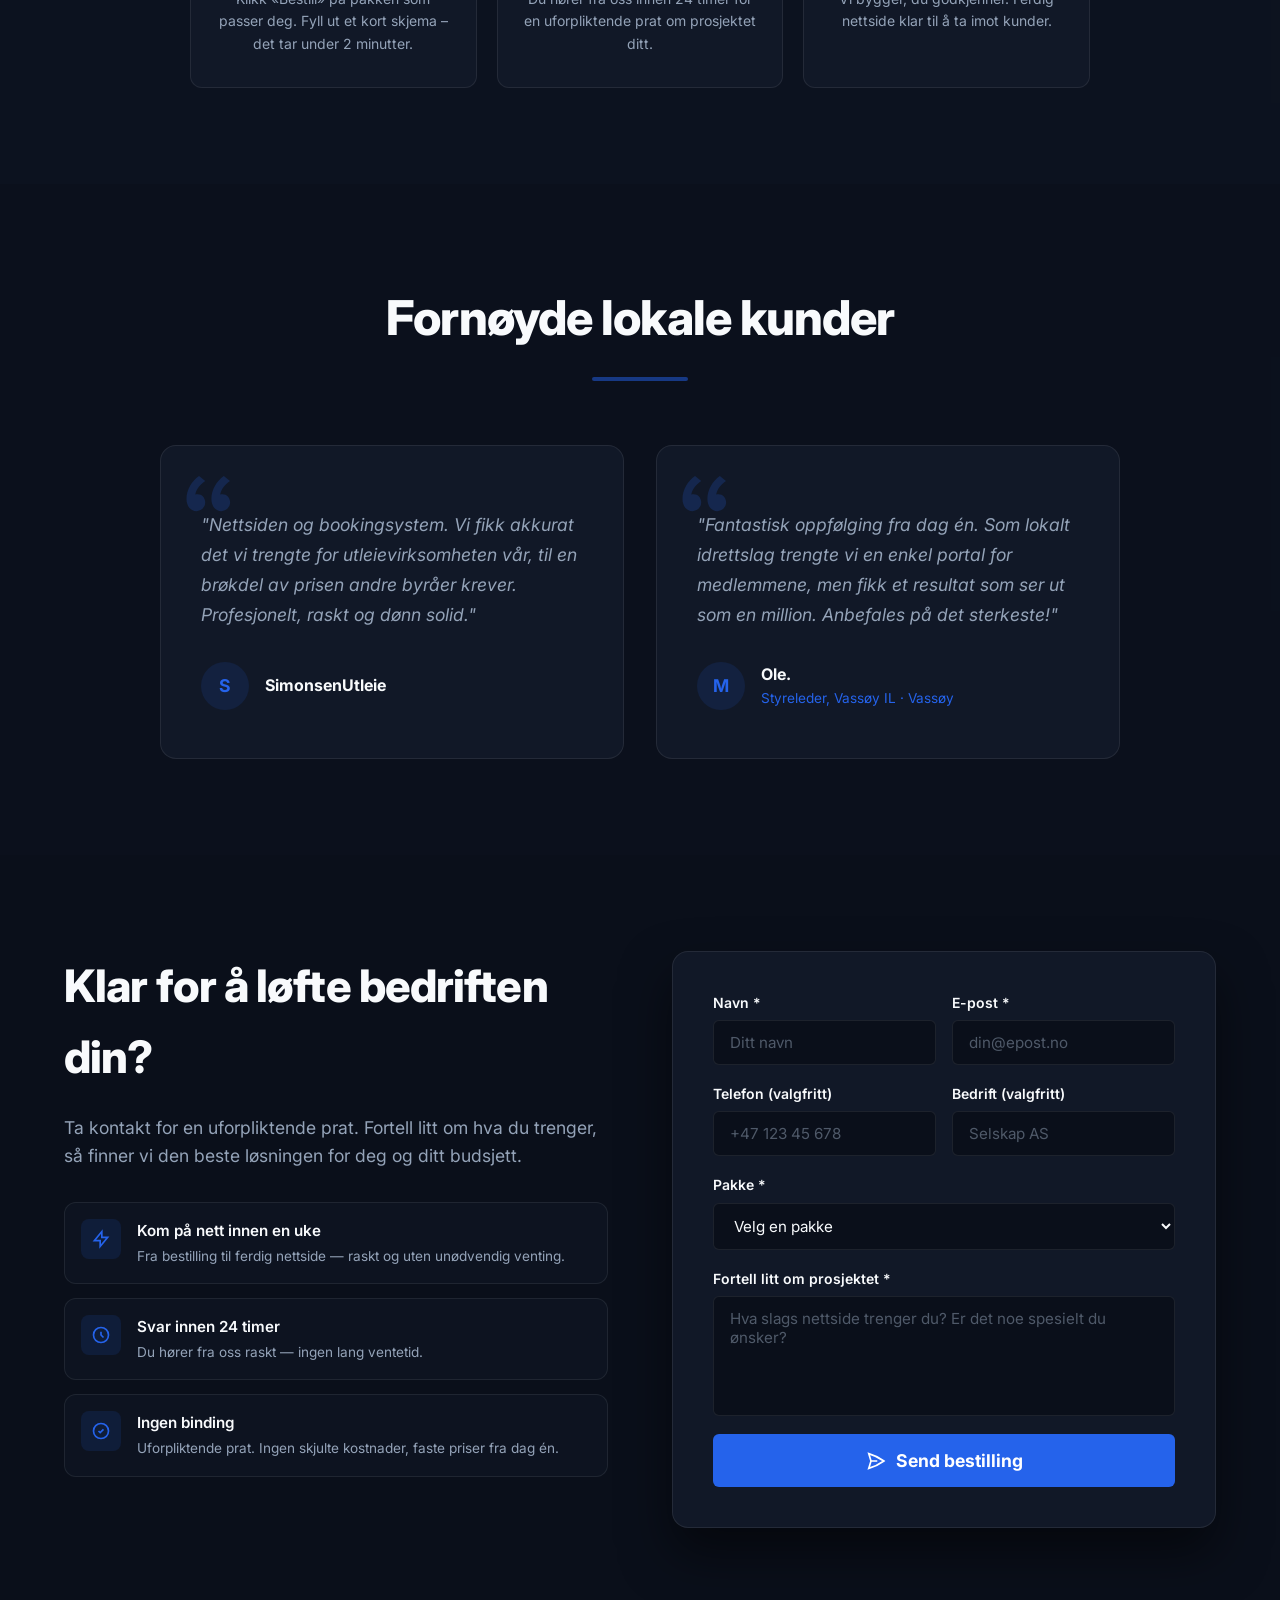
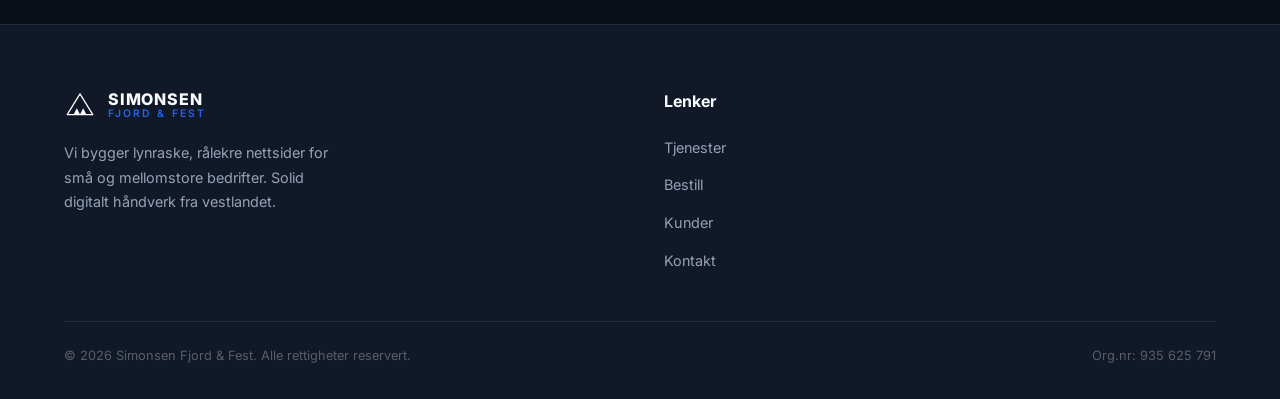
==== commit e10fc523: "Update index.html" ====
--- a/index.html
+++ b/index.html
@@ -332,9 +332,9 @@
         </svg>
         <p class="testimonial-text">"Nettsiden og bookingsystem. Vi fikk akkurat det vi trengte for utleievirksomheten vår, til en brøkdel av prisen andre byråer krever. Profesjonelt, raskt og dønn solid."</p>
         <div class="testimonial-author">
-          <div class="author-avatar">A</div>
+          <div class="author-avatar">S</div>
           <div>
-            <div class="author-name">Andreas Simonsen</div>
+            <div class="author-name">SimonsenUtleie</div>
           </div>
         </div>
       </div>
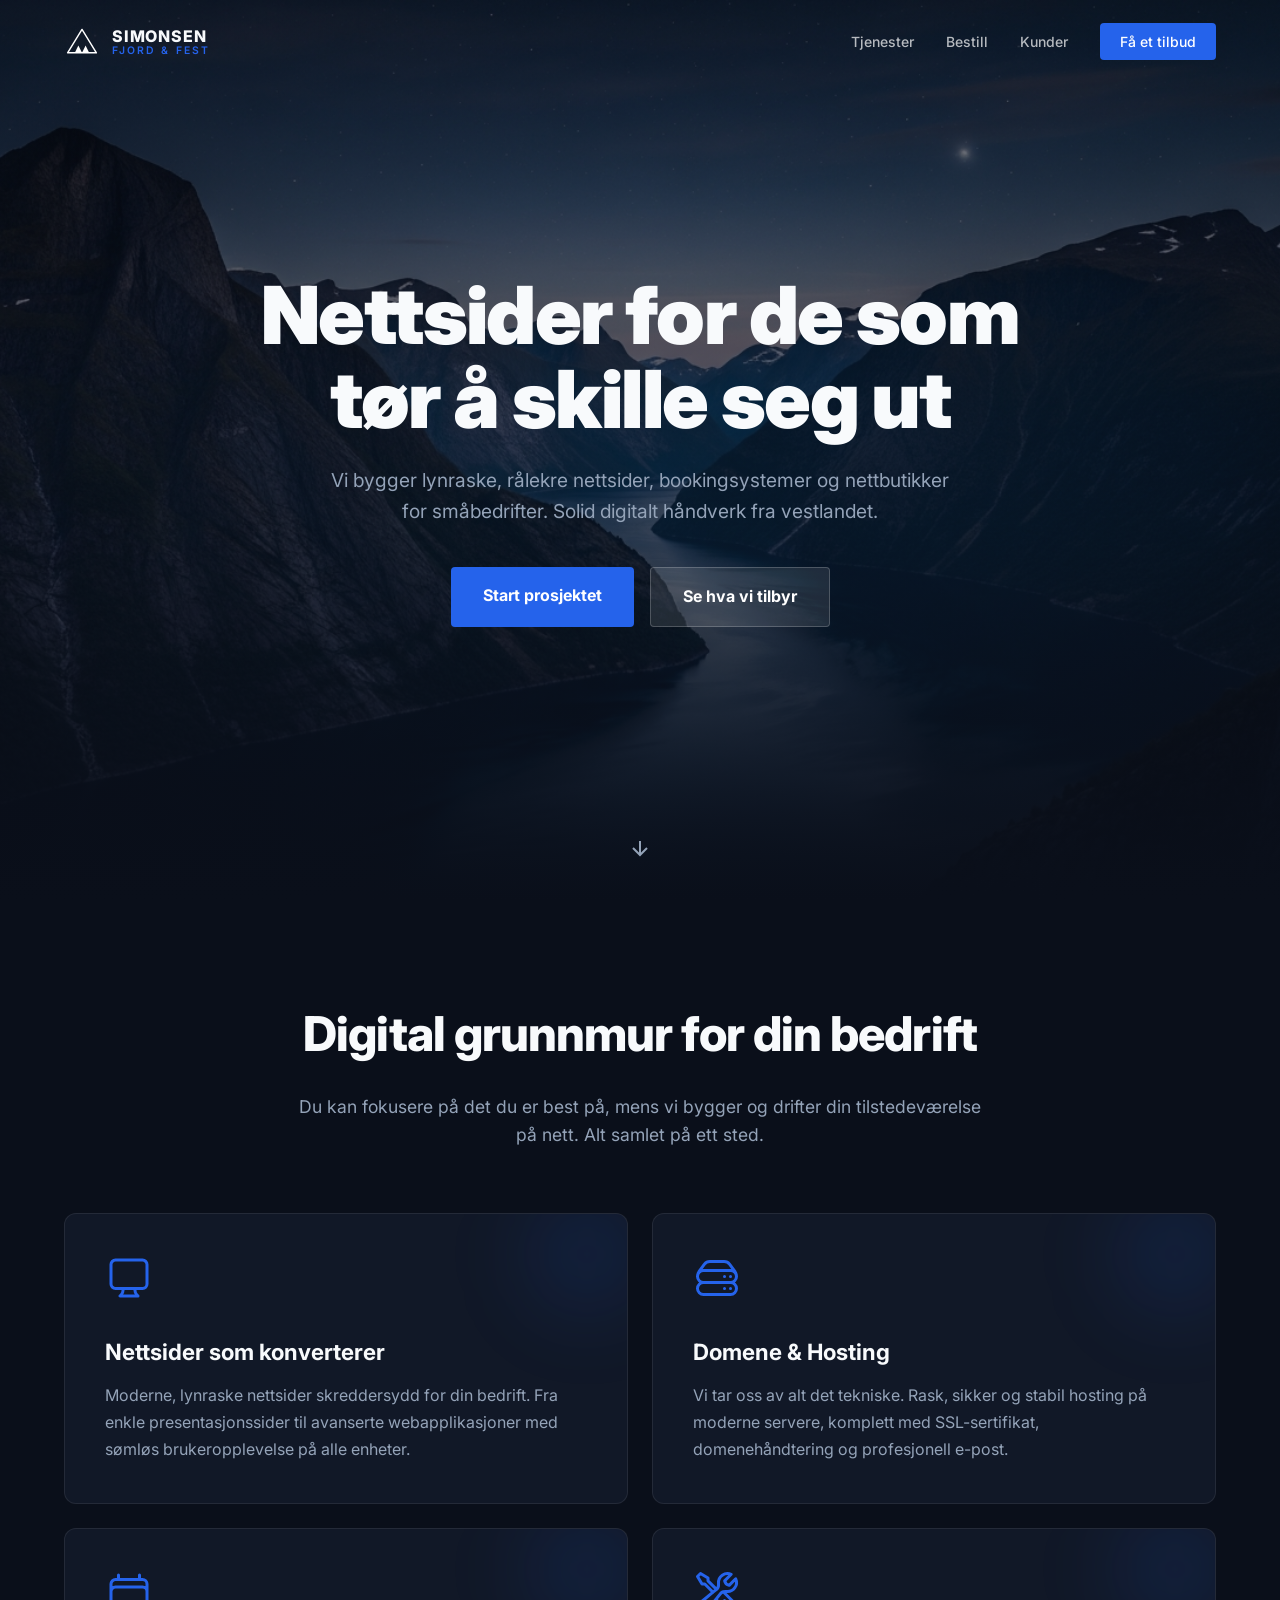
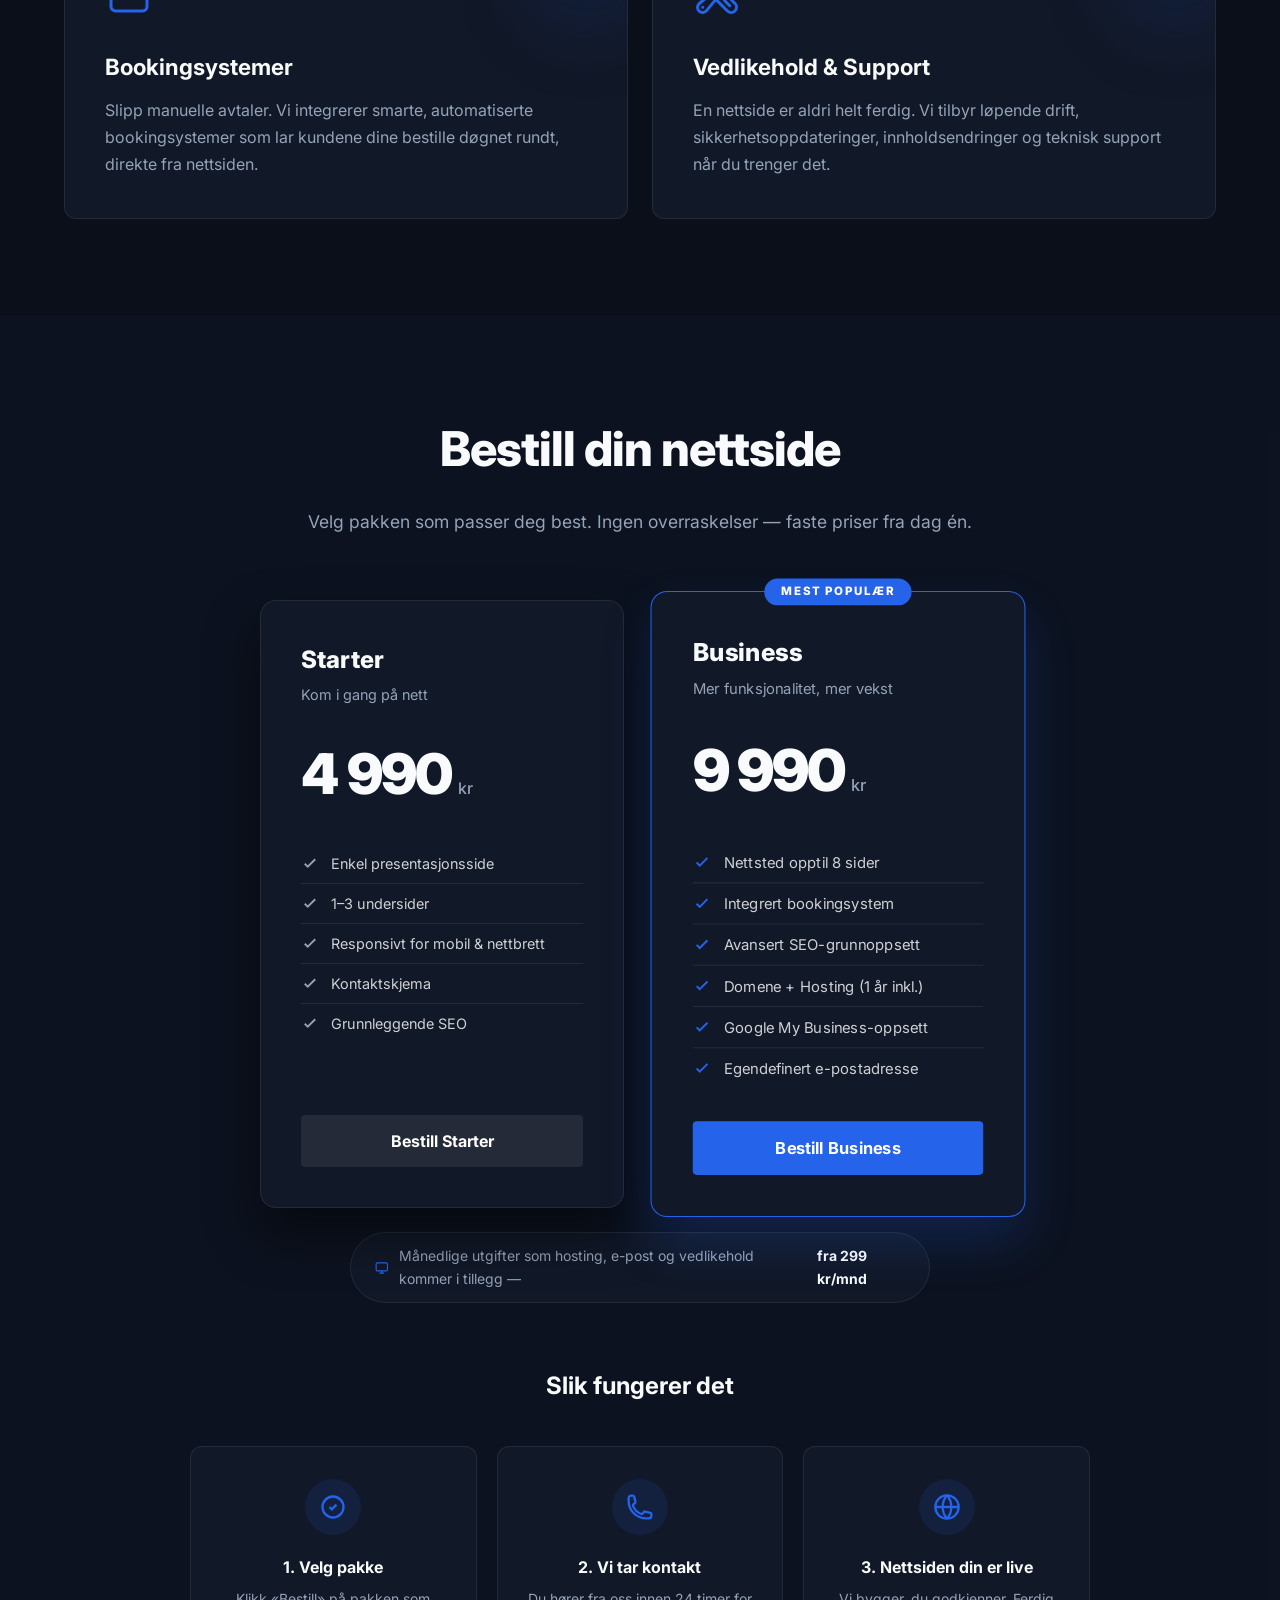
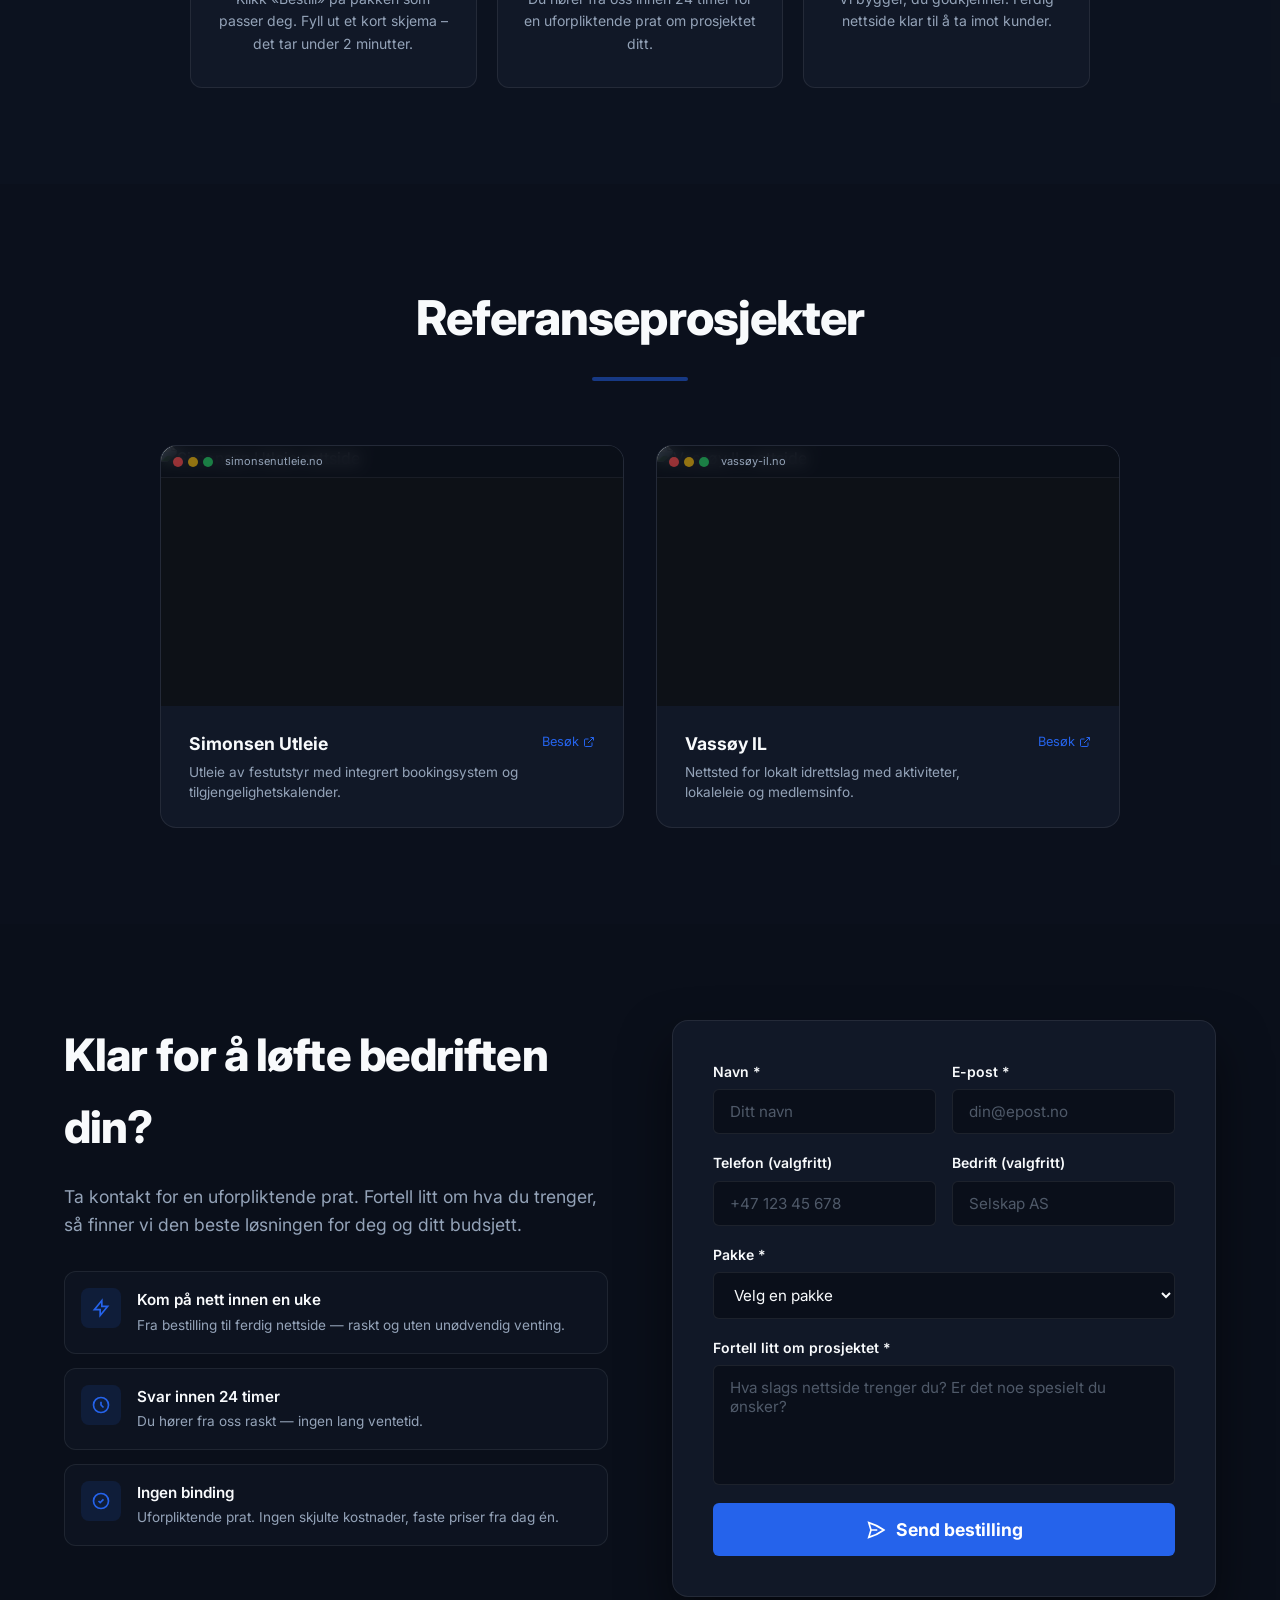
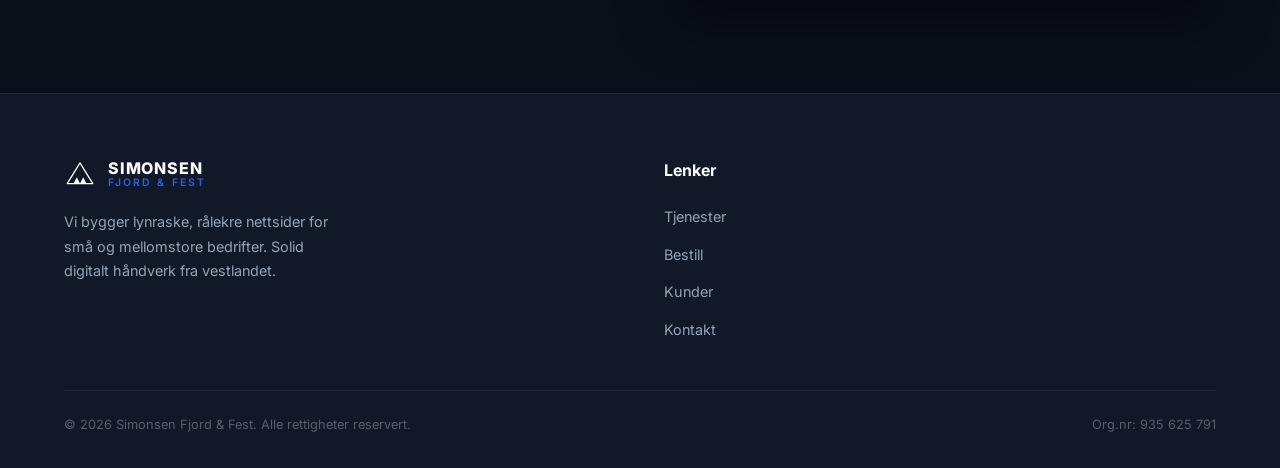
==== commit 2d8ad786: "Add files via upload" ====
--- a/index.html
+++ b/index.html
@@ -42,7 +42,7 @@
     .nav-links a { text-decoration: none; color: rgba(255,255,255,0.7); font-size: 0.875rem; font-weight: 500; transition: color 0.2s; }
     .nav-links a:hover { color: #fff; }
     .nav-cta { background: var(--primary) !important; color: #fff !important; padding: 10px 20px !important; border-radius: 4px; }
-    .nav-cta:hover { background: var(--primary-hover) !important; color: #fff !important; }
+    .nav-cta:hover { background: var(--primary-hover) !important; }
 
     /* HERO */
     #hjem { min-height: 100vh; display: flex; align-items: center; justify-content: center; text-align: center; position: relative; overflow: hidden; }
@@ -103,17 +103,27 @@
     .step-card h4 { font-weight: 700; margin-bottom: 8px; }
     .step-card p { font-size: 0.875rem; color: var(--muted); line-height: 1.6; }
 
-    /* TESTIMONIALS */
+    /* PORTFOLIO */
     #anmeldelser { background: rgba(17,24,39,0.2); }
     .section-divider { width: 96px; height: 4px; background: rgba(37,99,235,0.5); border-radius: 2px; margin: 16px auto 0; }
-    .testimonials-grid { display: grid; grid-template-columns: repeat(2, 1fr); gap: 32px; max-width: 960px; margin: 0 auto; }
-    .testimonial-card { background: var(--card); border: 1px solid var(--border); border-radius: 16px; padding: 48px 40px; position: relative; }
-    .quote-mark { position: absolute; top: 24px; left: 24px; color: rgba(37,99,235,0.2); width: 48px; height: 48px; }
-    .testimonial-text { font-size: 1.1rem; font-style: italic; color: var(--muted); line-height: 1.7; margin-bottom: 32px; padding-top: 16px; }
-    .testimonial-author { display: flex; align-items: center; gap: 16px; }
-    .author-avatar { width: 48px; height: 48px; background: var(--primary-light); border-radius: 50%; display: flex; align-items: center; justify-content: center; color: var(--primary); font-weight: 700; font-size: 1.1rem; flex-shrink: 0; }
-    .author-name { font-weight: 700; }
-    .author-role { font-size: 0.85rem; color: var(--primary); }
+    .portfolio-grid { display: grid; grid-template-columns: repeat(2, 1fr); gap: 32px; max-width: 960px; margin: 0 auto; }
+    .portfolio-card { background: var(--card); border: 1px solid var(--border); border-radius: 16px; overflow: hidden; transition: border-color 0.3s, transform 0.3s; }
+    .portfolio-card:hover { border-color: rgba(37,99,235,0.4); transform: translateY(-4px); }
+    .portfolio-screenshot { position: relative; overflow: hidden; aspect-ratio: 16/9; background: #0d1117; }
+    .portfolio-screenshot img { width: 100%; height: 100%; object-fit: cover; object-position: top; transition: transform 0.7s ease; display: block; }
+    .portfolio-card:hover .portfolio-screenshot img { transform: scale(1.04); }
+    .browser-bar { position: absolute; top: 0; left: 0; right: 0; height: 32px; background: rgba(10,15,26,0.8); backdrop-filter: blur(8px); display: flex; align-items: center; padding: 0 12px; gap: 8px; border-bottom: 1px solid rgba(255,255,255,0.06); }
+    .browser-dots { display: flex; gap: 5px; }
+    .browser-dots span { width: 10px; height: 10px; border-radius: 50%; }
+    .dot-red { background: rgba(239,68,68,0.6); }
+    .dot-yellow { background: rgba(234,179,8,0.6); }
+    .dot-green { background: rgba(34,197,94,0.6); }
+    .browser-url { font-size: 11px; color: var(--muted); margin-left: 4px; }
+    .portfolio-info { padding: 24px 28px; display: flex; align-items: flex-start; justify-content: space-between; gap: 16px; }
+    .portfolio-info h3 { font-size: 1.1rem; font-weight: 700; margin-bottom: 4px; }
+    .portfolio-info p { font-size: 0.85rem; color: var(--muted); line-height: 1.5; }
+    .portfolio-link { display: flex; align-items: center; gap: 4px; font-size: 0.8rem; color: var(--primary); text-decoration: none; white-space: nowrap; margin-top: 2px; flex-shrink: 0; }
+    .portfolio-link:hover { text-decoration: underline; }
 
     /* CONTACT */
     #kontakt { background: var(--bg); }
@@ -152,10 +162,9 @@
     .footer-bottom { border-top: 1px solid var(--border); padding-top: 24px; display: flex; justify-content: space-between; align-items: center; flex-wrap: wrap; gap: 12px; }
     .footer-bottom p { font-size: 0.8rem; color: rgba(255,255,255,0.3); }
 
-    /* Responsive */
     @media (max-width: 768px) {
       .nav-links { display: none; }
-      .grid-2, .packages-grid, .steps-grid, .testimonials-grid, .contact-grid, .footer-grid { grid-template-columns: 1fr; }
+      .grid-2, .packages-grid, .steps-grid, .portfolio-grid, .contact-grid, .footer-grid { grid-template-columns: 1fr; }
       .form-row { grid-template-columns: 1fr; }
       .package-card.popular { transform: none; }
     }
@@ -195,7 +204,7 @@
   <div class="hero-overlay"></div>
   <div class="hero-content">
     <h1 class="fade-in">Nettsider for de som tør å skille seg ut</h1>
-    <p class="fade-in delay-1">Vi bygger lynraske, rålekre nettsider, bookingsystemer og nettbutikker for småbedrifter. Solid digitalt håndverk fra Vestlandet.</p>
+    <p class="fade-in delay-1">Vi bygger lynraske, rålekre nettsider, bookingsystemer og nettbutikker for småbedrifter. Solid digitalt håndverk fra vestlandet.</p>
     <div class="hero-buttons fade-in delay-2">
       <a href="#bestill" class="btn btn-primary">Start prosjektet</a>
       <a href="#tjenester" class="btn btn-secondary">Se hva vi tilbyr</a>
@@ -248,7 +257,7 @@
   </div>
 </section>
 
-<!-- ORDER / BESTILL -->
+<!-- ORDER -->
 <section id="bestill">
   <div class="container">
     <div class="section-header">
@@ -318,39 +327,63 @@
   </div>
 </section>
 
-<!-- TESTIMONIALS -->
+<!-- PORTFOLIO / REFERANSER -->
 <section id="anmeldelser" class="section">
   <div class="container">
     <div class="section-header">
-      <h2 class="fade-in">Fornøyde lokale kunder</h2>
+      <h2 class="fade-in">Referanseprosjekter</h2>
       <div class="section-divider"></div>
     </div>
-    <div class="testimonials-grid">
-      <div class="testimonial-card fade-in">
-        <svg class="quote-mark" fill="currentColor" viewBox="0 0 32 32">
-          <path d="M9.352 4C4.456 7.456 1 13.12 1 19.36c0 5.088 3.072 8.064 6.624 8.064 3.36 0 5.856-2.688 5.856-5.856 0-3.168-2.208-5.472-5.088-5.472-.576 0-1.344.096-1.536.192.48-3.264 3.552-7.104 6.624-9.024L9.352 4zm16.512 0c-4.8 3.456-8.256 9.12-8.256 15.36 0 5.088 3.072 8.064 6.624 8.064 3.264 0 5.856-2.688 5.856-5.856 0-3.168-2.304-5.472-5.184-5.472-.576 0-1.248.096-1.44.192.48-3.264 3.456-7.104 6.528-9.024L25.864 4z"/>
-        </svg>
-        <p class="testimonial-text">"Nettsiden og bookingsystem. Vi fikk akkurat det vi trengte for utleievirksomheten vår, til en brøkdel av prisen andre byråer krever. Profesjonelt, raskt og dønn solid."</p>
-        <div class="testimonial-author">
-          <div class="author-avatar">S</div>
+    <div class="portfolio-grid">
+
+      <div class="portfolio-card fade-in">
+        <div class="portfolio-screenshot">
+          <img src="images/screenshot-simonsenutleie.png" alt="Simonsen Utleie nettside">
+          <div class="browser-bar">
+            <div class="browser-dots">
+              <span class="dot-red"></span>
+              <span class="dot-yellow"></span>
+              <span class="dot-green"></span>
+            </div>
+            <span class="browser-url">simonsenutleie.no</span>
+          </div>
+        </div>
+        <div class="portfolio-info">
           <div>
-            <div class="author-name">SimonsenUtleie</div>
-          </div>
-        </div>
-      </div>
-      <div class="testimonial-card fade-in delay-1">
-        <svg class="quote-mark" fill="currentColor" viewBox="0 0 32 32">
-          <path d="M9.352 4C4.456 7.456 1 13.12 1 19.36c0 5.088 3.072 8.064 6.624 8.064 3.36 0 5.856-2.688 5.856-5.856 0-3.168-2.208-5.472-5.088-5.472-.576 0-1.344.096-1.536.192.48-3.264 3.552-7.104 6.624-9.024L9.352 4zm16.512 0c-4.8 3.456-8.256 9.12-8.256 15.36 0 5.088 3.072 8.064 6.624 8.064 3.264 0 5.856-2.688 5.856-5.856 0-3.168-2.304-5.472-5.184-5.472-.576 0-1.248.096-1.44.192.48-3.264 3.456-7.104 6.528-9.024L25.864 4z"/>
-        </svg>
-        <p class="testimonial-text">"Fantastisk oppfølging fra dag én. Som lokalt idrettslag trengte vi en enkel portal for medlemmene, men fikk et resultat som ser ut som en million. Anbefales på det sterkeste!"</p>
-        <div class="testimonial-author">
-          <div class="author-avatar">M</div>
+            <h3>Simonsen Utleie</h3>
+            <p>Utleie av festutstyr med integrert bookingsystem og tilgjengelighetskalender.</p>
+          </div>
+          <a href="https://simonsenutleie.no" target="_blank" rel="noopener noreferrer" class="portfolio-link">
+            Besøk
+            <svg width="12" height="12" fill="none" stroke="currentColor" stroke-width="2" viewBox="0 0 24 24"><path d="M18 13v6a2 2 0 01-2 2H5a2 2 0 01-2-2V8a2 2 0 012-2h6M15 3h6v6M10 14L21 3"/></svg>
+          </a>
+        </div>
+      </div>
+
+      <div class="portfolio-card fade-in delay-1">
+        <div class="portfolio-screenshot">
+          <img src="images/screenshot-vassoy-il.png" alt="Vassøy IL nettside">
+          <div class="browser-bar">
+            <div class="browser-dots">
+              <span class="dot-red"></span>
+              <span class="dot-yellow"></span>
+              <span class="dot-green"></span>
+            </div>
+            <span class="browser-url">vassøy-il.no</span>
+          </div>
+        </div>
+        <div class="portfolio-info">
           <div>
-            <div class="author-name">Ole.</div>
-            <div class="author-role">Styreleder, Vassøy IL · Vassøy</div>
-          </div>
-        </div>
-      </div>
+            <h3>Vassøy IL</h3>
+            <p>Nettsted for lokalt idrettslag med aktiviteter, lokaleleie og medlemsinfo.</p>
+          </div>
+          <a href="https://vassøy-il.no" target="_blank" rel="noopener noreferrer" class="portfolio-link">
+            Besøk
+            <svg width="12" height="12" fill="none" stroke="currentColor" stroke-width="2" viewBox="0 0 24 24"><path d="M18 13v6a2 2 0 01-2 2H5a2 2 0 01-2-2V8a2 2 0 012-2h6M15 3h6v6M10 14L21 3"/></svg>
+          </a>
+        </div>
+      </div>
+
     </div>
   </div>
 </section>
@@ -399,7 +432,7 @@
             2. Lag et nytt skjema og kopier Form ID (ser slik ut: xpznkgvb)
             3. Bytt ut YOUR_FORM_ID nedenfor med din ID
           -->
-          <form id="contactForm" action="https://formspree.io/f/mpqnjlyj" method="POST">
+          <form id="contactForm" action="https://formspree.io/f/YOUR_FORM_ID" method="POST">
             <div class="form-row">
               <div class="form-group">
                 <label for="name">Navn *</label>
@@ -480,25 +513,21 @@
 </footer>
 
 <script>
-  // Navbar scroll
   const navbar = document.getElementById('navbar');
   window.addEventListener('scroll', () => {
     navbar.classList.toggle('scrolled', window.scrollY > 20);
   });
 
-  // Fade-in on scroll
   const observer = new IntersectionObserver((entries) => {
     entries.forEach(e => { if (e.isIntersecting) { e.target.classList.add('visible'); observer.unobserve(e.target); } });
   }, { threshold: 0.1 });
   document.querySelectorAll('.fade-in').forEach(el => observer.observe(el));
 
-  // Select package -> scroll to form
   function selectPackage(name) {
     document.getElementById('service').value = name;
     document.getElementById('kontakt').scrollIntoView({ behavior: 'smooth' });
   }
 
-  // Form via Formspree
   document.getElementById('contactForm').addEventListener('submit', async (e) => {
     e.preventDefault();
     const btn = document.getElementById('submitBtn');
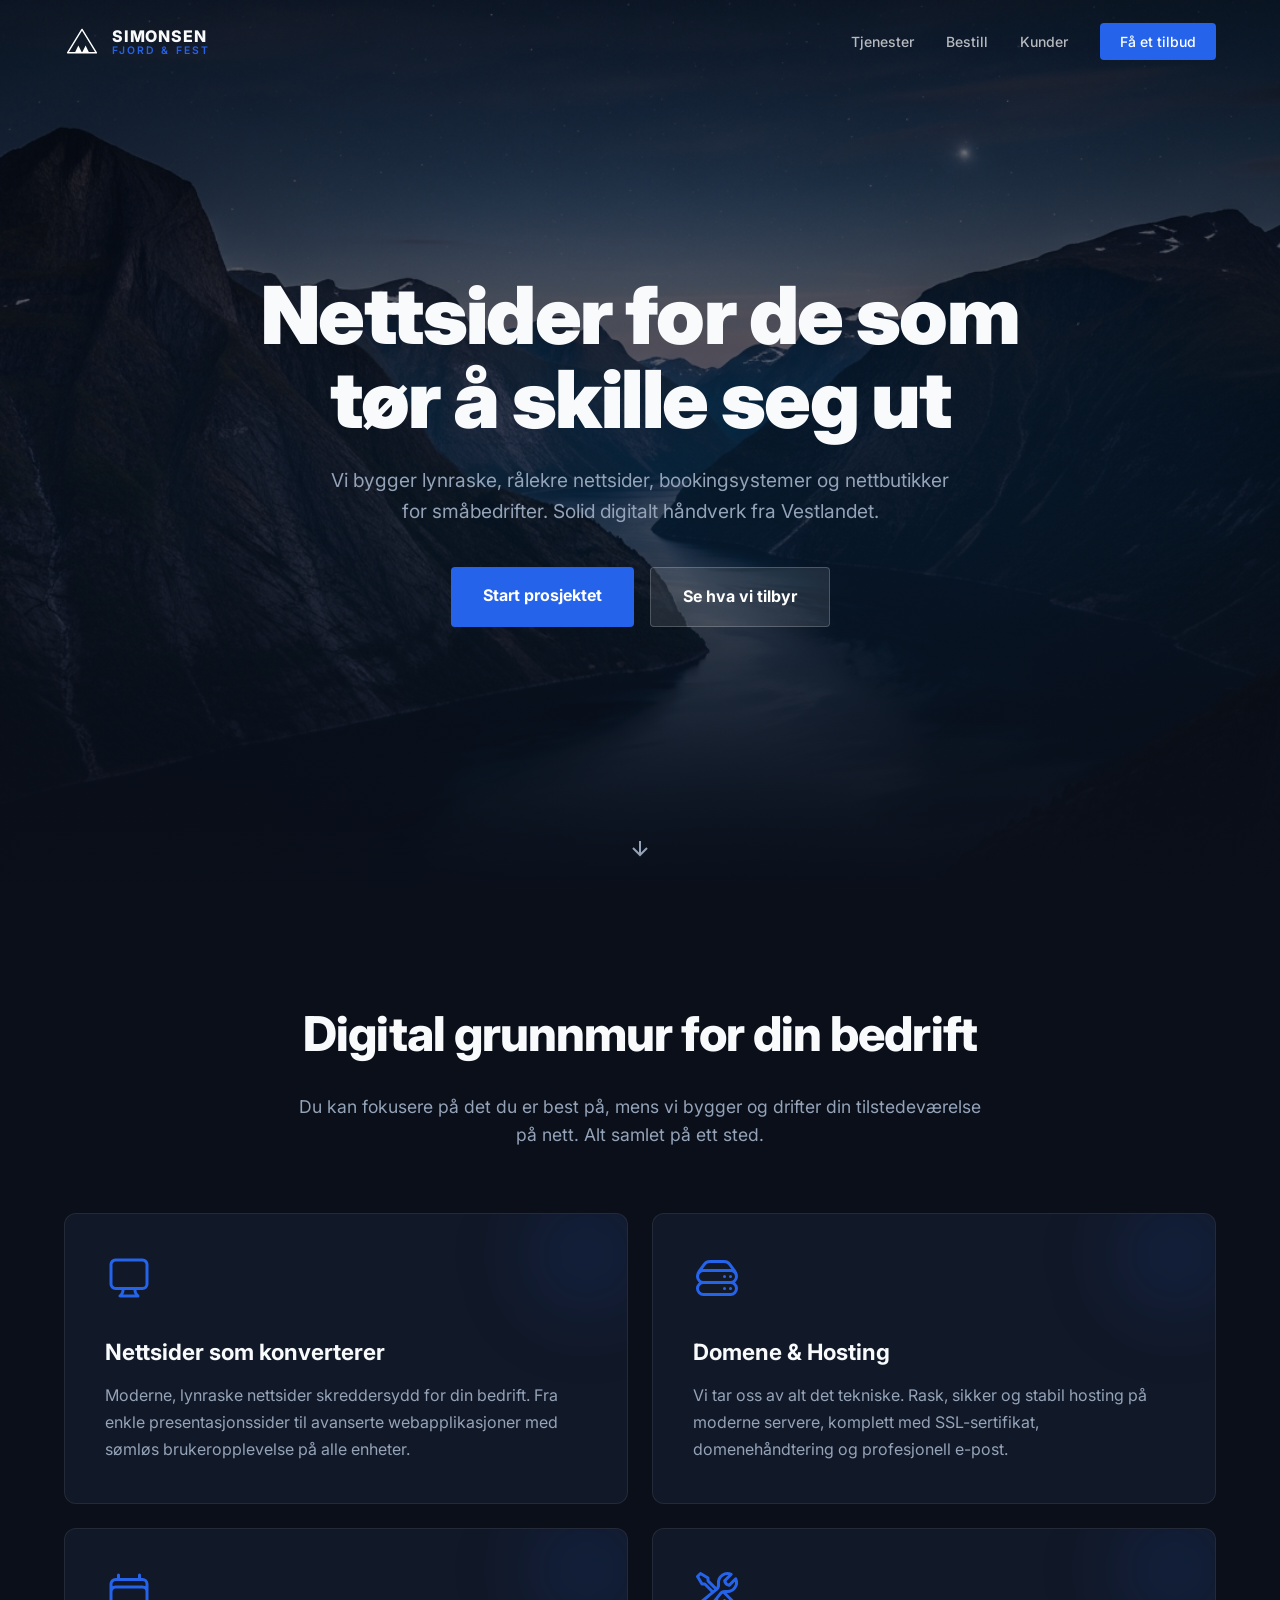
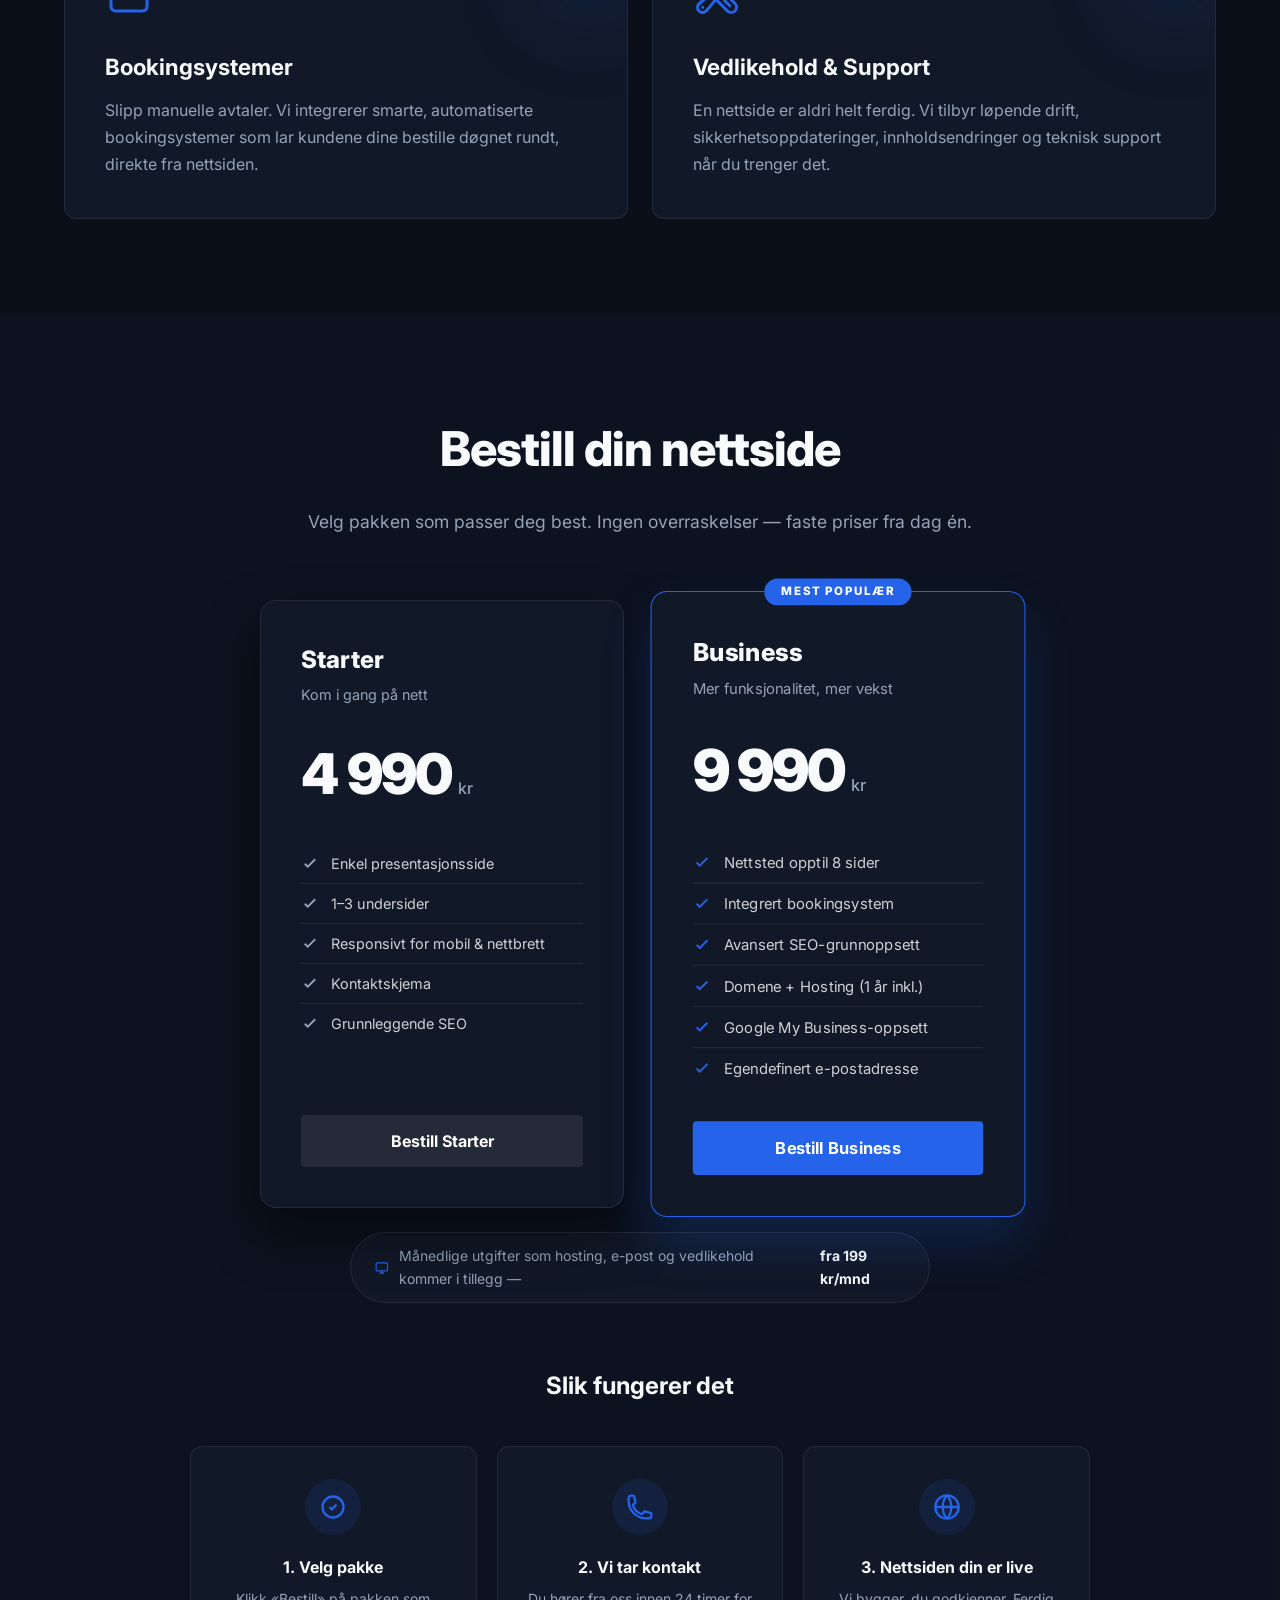
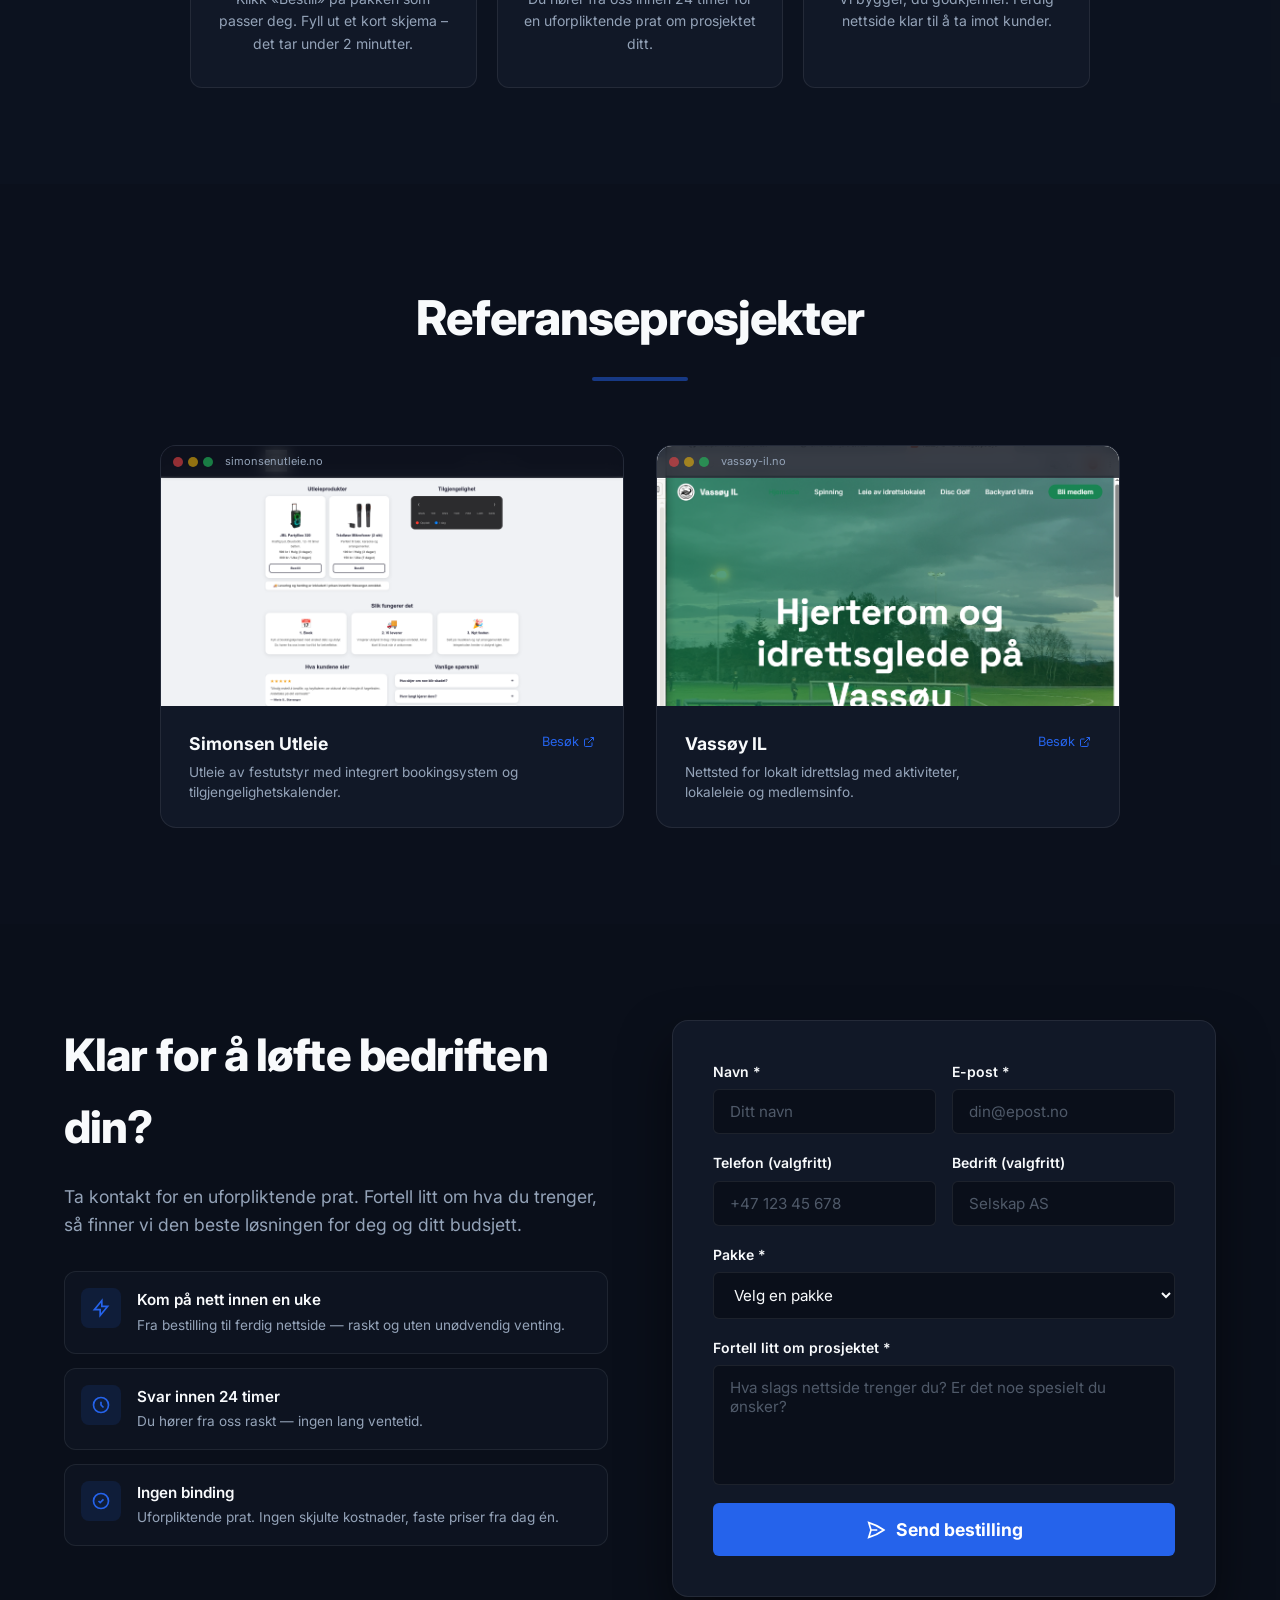
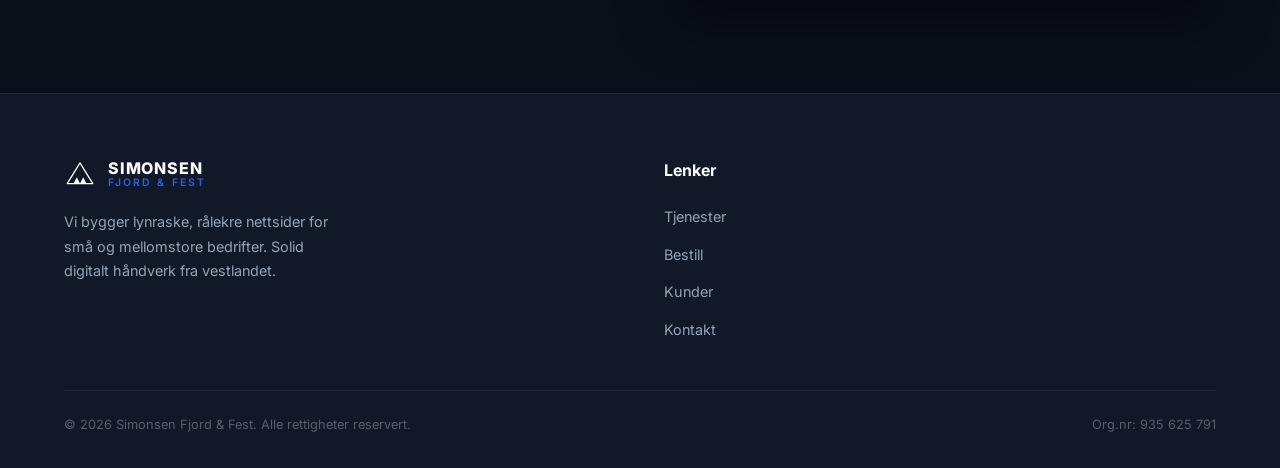
==== commit e1d4c63f: "Update index.html" ====
--- a/index.html
+++ b/index.html
@@ -4,7 +4,7 @@
   <meta charset="UTF-8">
   <meta name="viewport" content="width=device-width, initial-scale=1.0">
   <title>Simonsen Fjord & Fest — Profesjonelle nettsider</title>
-  <meta name="description" content="Vi bygger lynraske, rålekre nettsider for småbedrifter. Solid digitalt håndverk fra vestlandet.">
+  <meta name="description" content="Vi bygger lynraske, rålekre nettsider for småbedrifter. Solid digitalt håndverk fra Vestlandet.">
   <link rel="preconnect" href="https://fonts.googleapis.com">
   <link href="https://fonts.googleapis.com/css2?family=Inter:wght@400;500;600;700;800;900&display=swap" rel="stylesheet">
   <style>
@@ -204,7 +204,7 @@
   <div class="hero-overlay"></div>
   <div class="hero-content">
     <h1 class="fade-in">Nettsider for de som tør å skille seg ut</h1>
-    <p class="fade-in delay-1">Vi bygger lynraske, rålekre nettsider, bookingsystemer og nettbutikker for småbedrifter. Solid digitalt håndverk fra vestlandet.</p>
+    <p class="fade-in delay-1">Vi bygger lynraske, rålekre nettsider, bookingsystemer og nettbutikker for småbedrifter. Solid digitalt håndverk fra Vestlandet.</p>
     <div class="hero-buttons fade-in delay-2">
       <a href="#bestill" class="btn btn-primary">Start prosjektet</a>
       <a href="#tjenester" class="btn btn-secondary">Se hva vi tilbyr</a>
@@ -296,7 +296,7 @@
     </div>
     <div class="monthly-note fade-in">
       <svg width="16" height="16" fill="none" stroke="#2563eb" stroke-width="2" viewBox="0 0 24 24"><rect x="2" y="3" width="20" height="14" rx="2"/><path d="M8 21h8M12 17v4"/></svg>
-      Månedlige utgifter som hosting, e-post og vedlikehold kommer i tillegg — <strong>fra 299 kr/mnd</strong>
+      Månedlige utgifter som hosting, e-post og vedlikehold kommer i tillegg — <strong>fra 199 kr/mnd</strong>
     </div>
     <div class="how-it-works">
       <h3>Slik fungerer det</h3>
@@ -426,12 +426,6 @@
             <p>Vi har mottatt din henvendelse og tar kontakt innen 24 timer.</p>
             <button class="btn btn-secondary" onclick="document.getElementById('successMsg').classList.remove('show')">Send en ny melding</button>
           </div>
-          <!--
-            VIKTIG: Slik setter du opp kontaktskjemaet:
-            1. Gå til https://formspree.io og opprett en gratis konto
-            2. Lag et nytt skjema og kopier Form ID (ser slik ut: xpznkgvb)
-            3. Bytt ut YOUR_FORM_ID nedenfor med din ID
-          -->
           <form id="contactForm" action="https://formspree.io/f/YOUR_FORM_ID" method="POST">
             <div class="form-row">
               <div class="form-group">
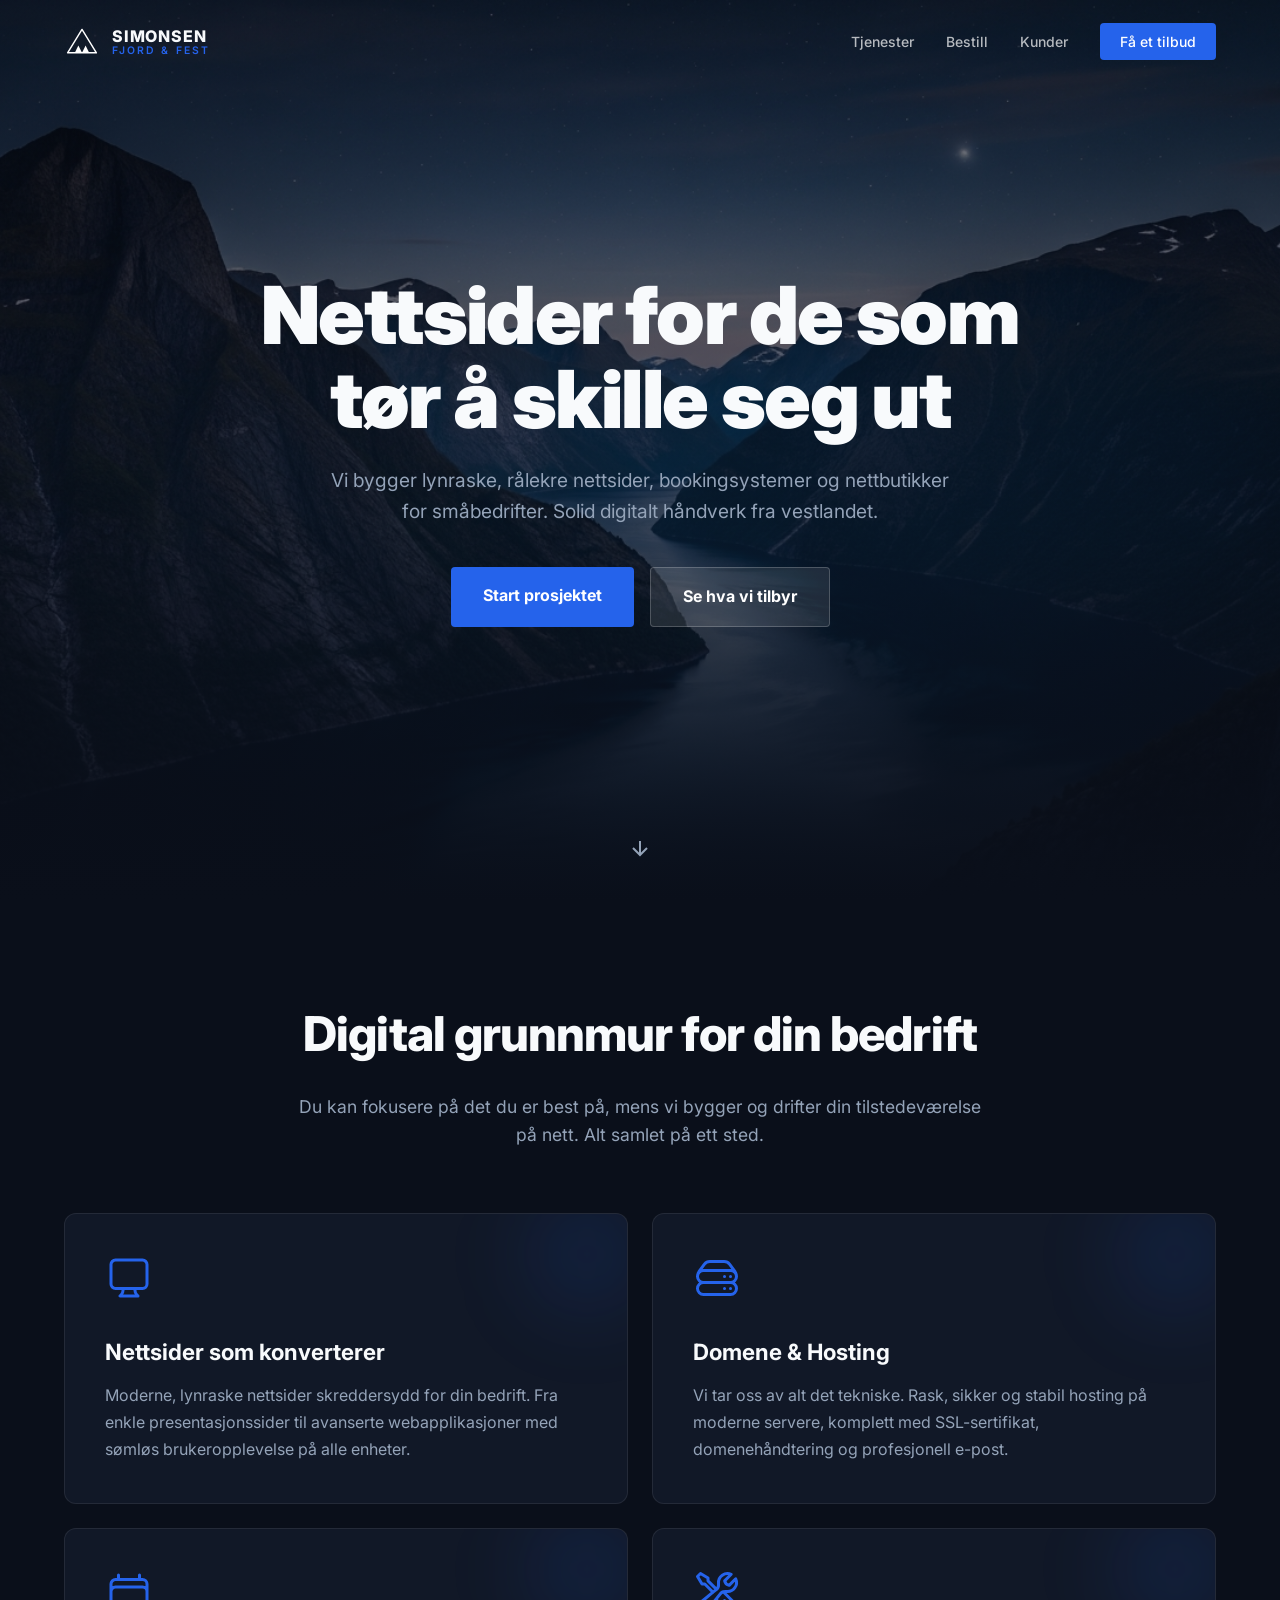
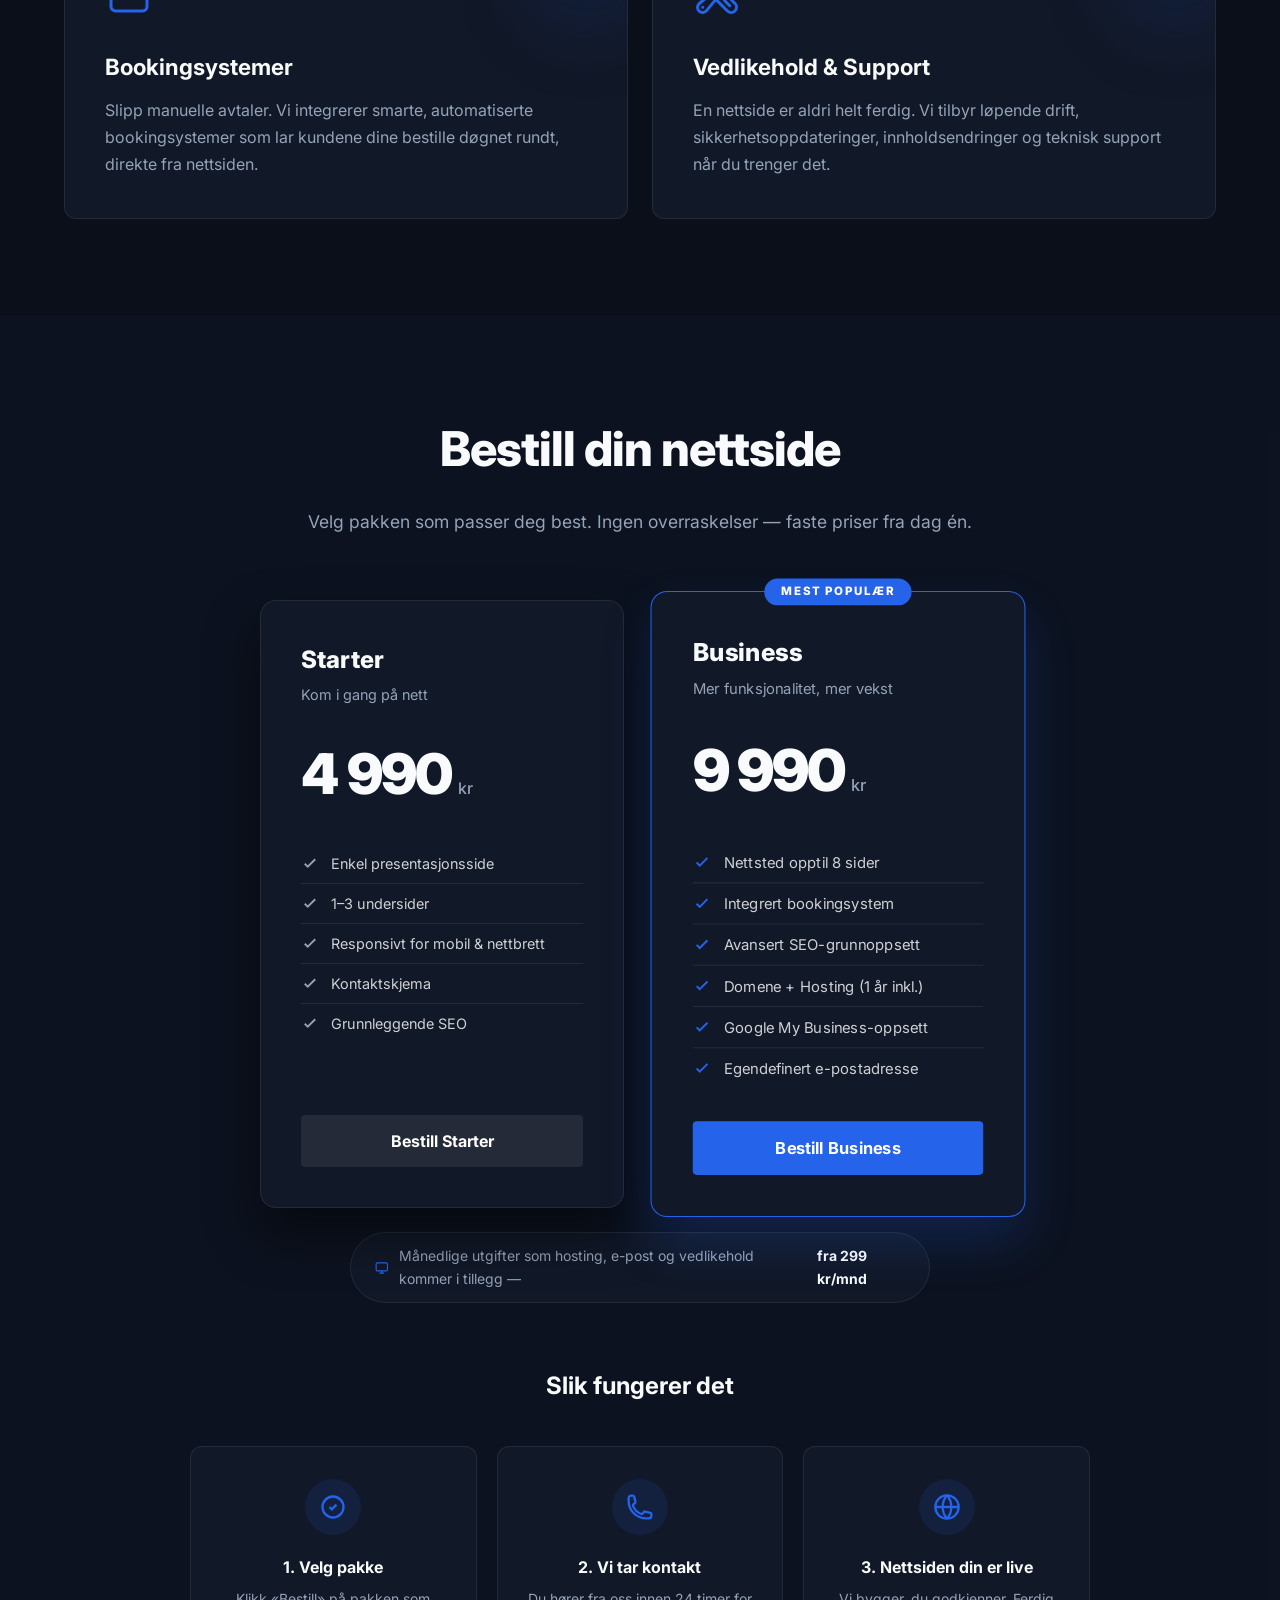
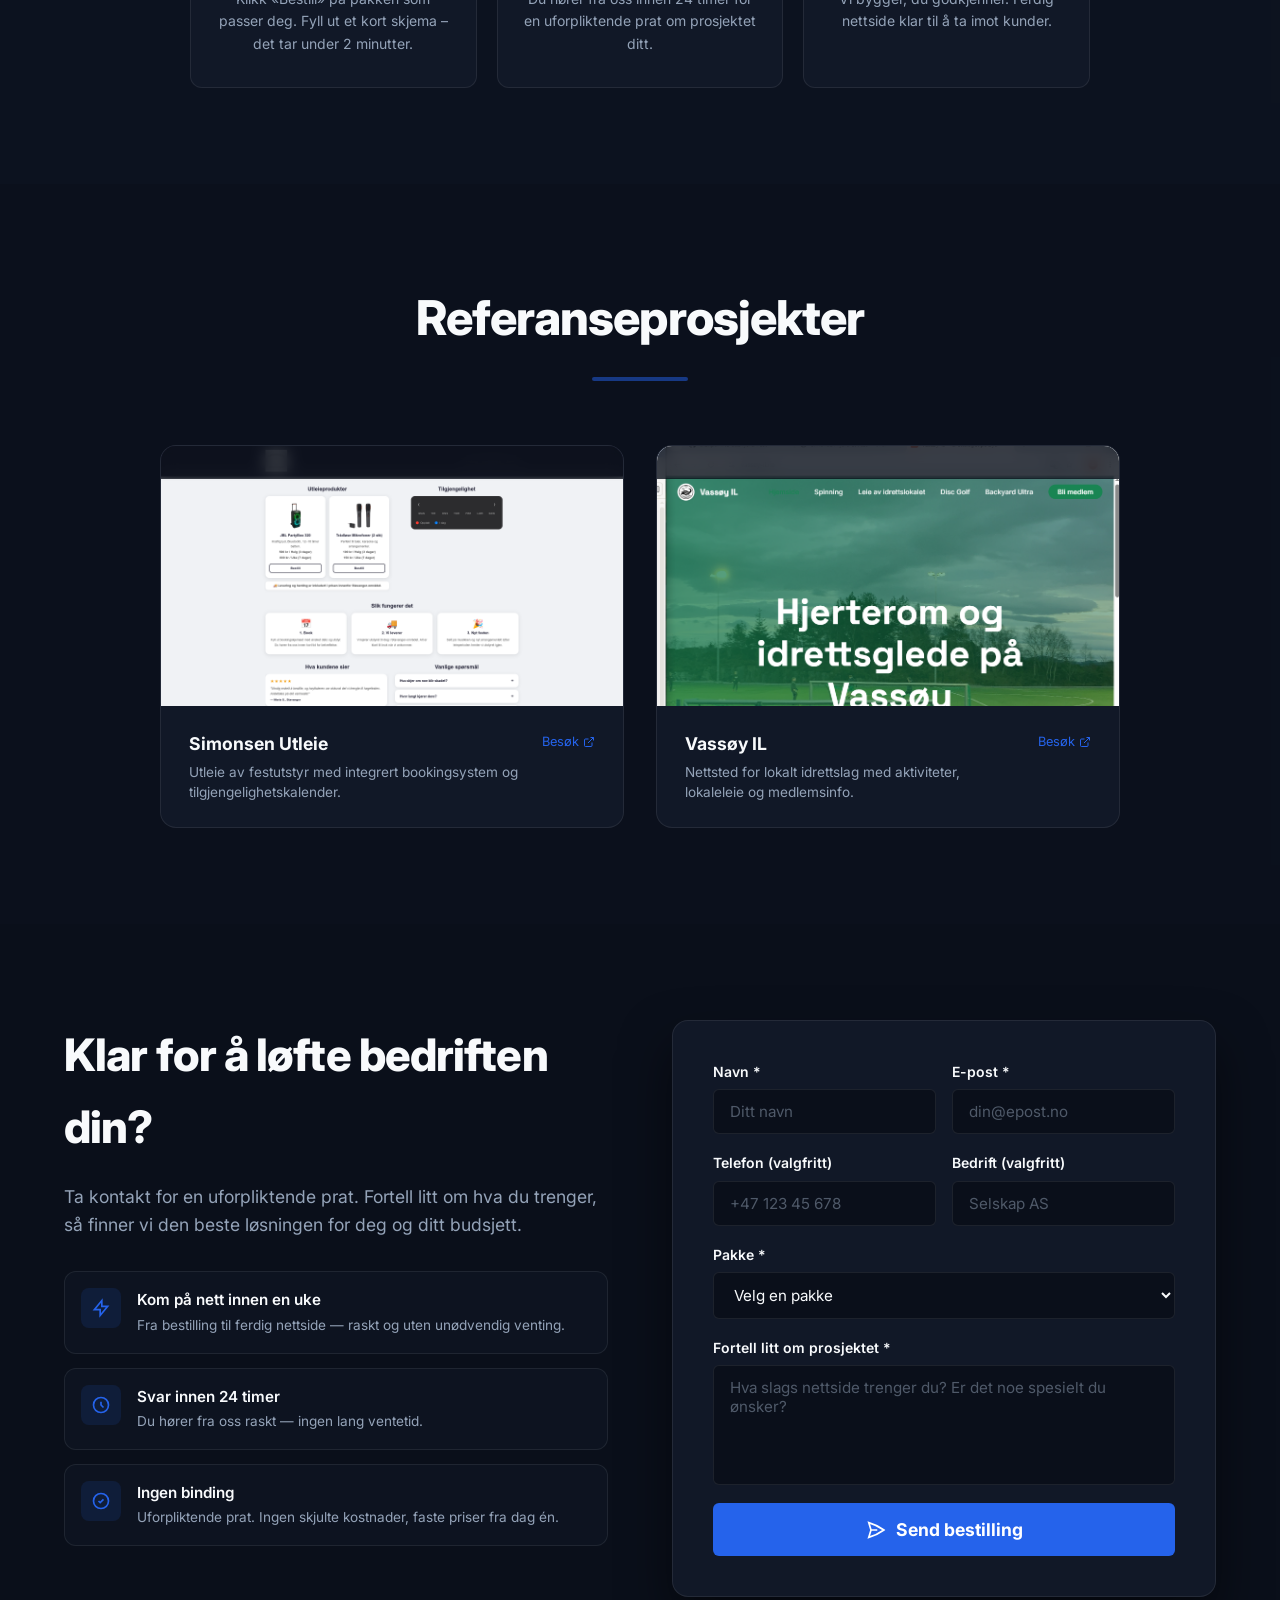
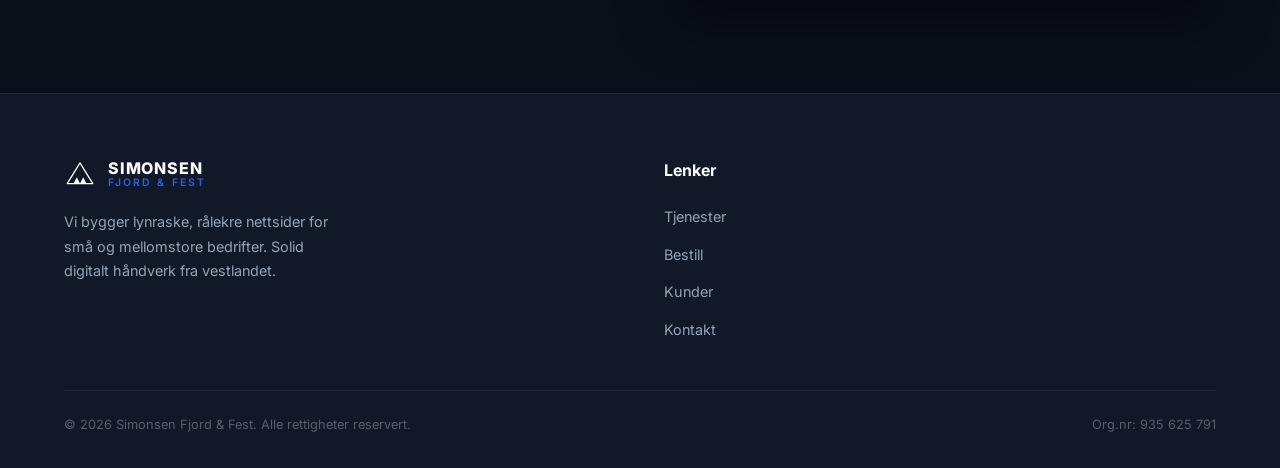
==== commit c8972242: "Add files via upload" ====
--- a/index.html
+++ b/index.html
@@ -4,7 +4,7 @@
   <meta charset="UTF-8">
   <meta name="viewport" content="width=device-width, initial-scale=1.0">
   <title>Simonsen Fjord & Fest — Profesjonelle nettsider</title>
-  <meta name="description" content="Vi bygger lynraske, rålekre nettsider for småbedrifter. Solid digitalt håndverk fra Vestlandet.">
+  <meta name="description" content="Vi bygger lynraske, rålekre nettsider for småbedrifter. Solid digitalt håndverk fra vestlandet.">
   <link rel="preconnect" href="https://fonts.googleapis.com">
   <link href="https://fonts.googleapis.com/css2?family=Inter:wght@400;500;600;700;800;900&display=swap" rel="stylesheet">
   <style>
@@ -204,7 +204,7 @@
   <div class="hero-overlay"></div>
   <div class="hero-content">
     <h1 class="fade-in">Nettsider for de som tør å skille seg ut</h1>
-    <p class="fade-in delay-1">Vi bygger lynraske, rålekre nettsider, bookingsystemer og nettbutikker for småbedrifter. Solid digitalt håndverk fra Vestlandet.</p>
+    <p class="fade-in delay-1">Vi bygger lynraske, rålekre nettsider, bookingsystemer og nettbutikker for småbedrifter. Solid digitalt håndverk fra vestlandet.</p>
     <div class="hero-buttons fade-in delay-2">
       <a href="#bestill" class="btn btn-primary">Start prosjektet</a>
       <a href="#tjenester" class="btn btn-secondary">Se hva vi tilbyr</a>
@@ -296,7 +296,7 @@
     </div>
     <div class="monthly-note fade-in">
       <svg width="16" height="16" fill="none" stroke="#2563eb" stroke-width="2" viewBox="0 0 24 24"><rect x="2" y="3" width="20" height="14" rx="2"/><path d="M8 21h8M12 17v4"/></svg>
-      Månedlige utgifter som hosting, e-post og vedlikehold kommer i tillegg — <strong>fra 199 kr/mnd</strong>
+      Månedlige utgifter som hosting, e-post og vedlikehold kommer i tillegg — <strong>fra 299 kr/mnd</strong>
     </div>
     <div class="how-it-works">
       <h3>Slik fungerer det</h3>
@@ -426,6 +426,12 @@
             <p>Vi har mottatt din henvendelse og tar kontakt innen 24 timer.</p>
             <button class="btn btn-secondary" onclick="document.getElementById('successMsg').classList.remove('show')">Send en ny melding</button>
           </div>
+          <!--
+            VIKTIG: Slik setter du opp kontaktskjemaet:
+            1. Gå til https://formspree.io og opprett en gratis konto
+            2. Lag et nytt skjema og kopier Form ID (ser slik ut: xpznkgvb)
+            3. Bytt ut YOUR_FORM_ID nedenfor med din ID
+          -->
           <form id="contactForm" action="https://formspree.io/f/YOUR_FORM_ID" method="POST">
             <div class="form-row">
               <div class="form-group">
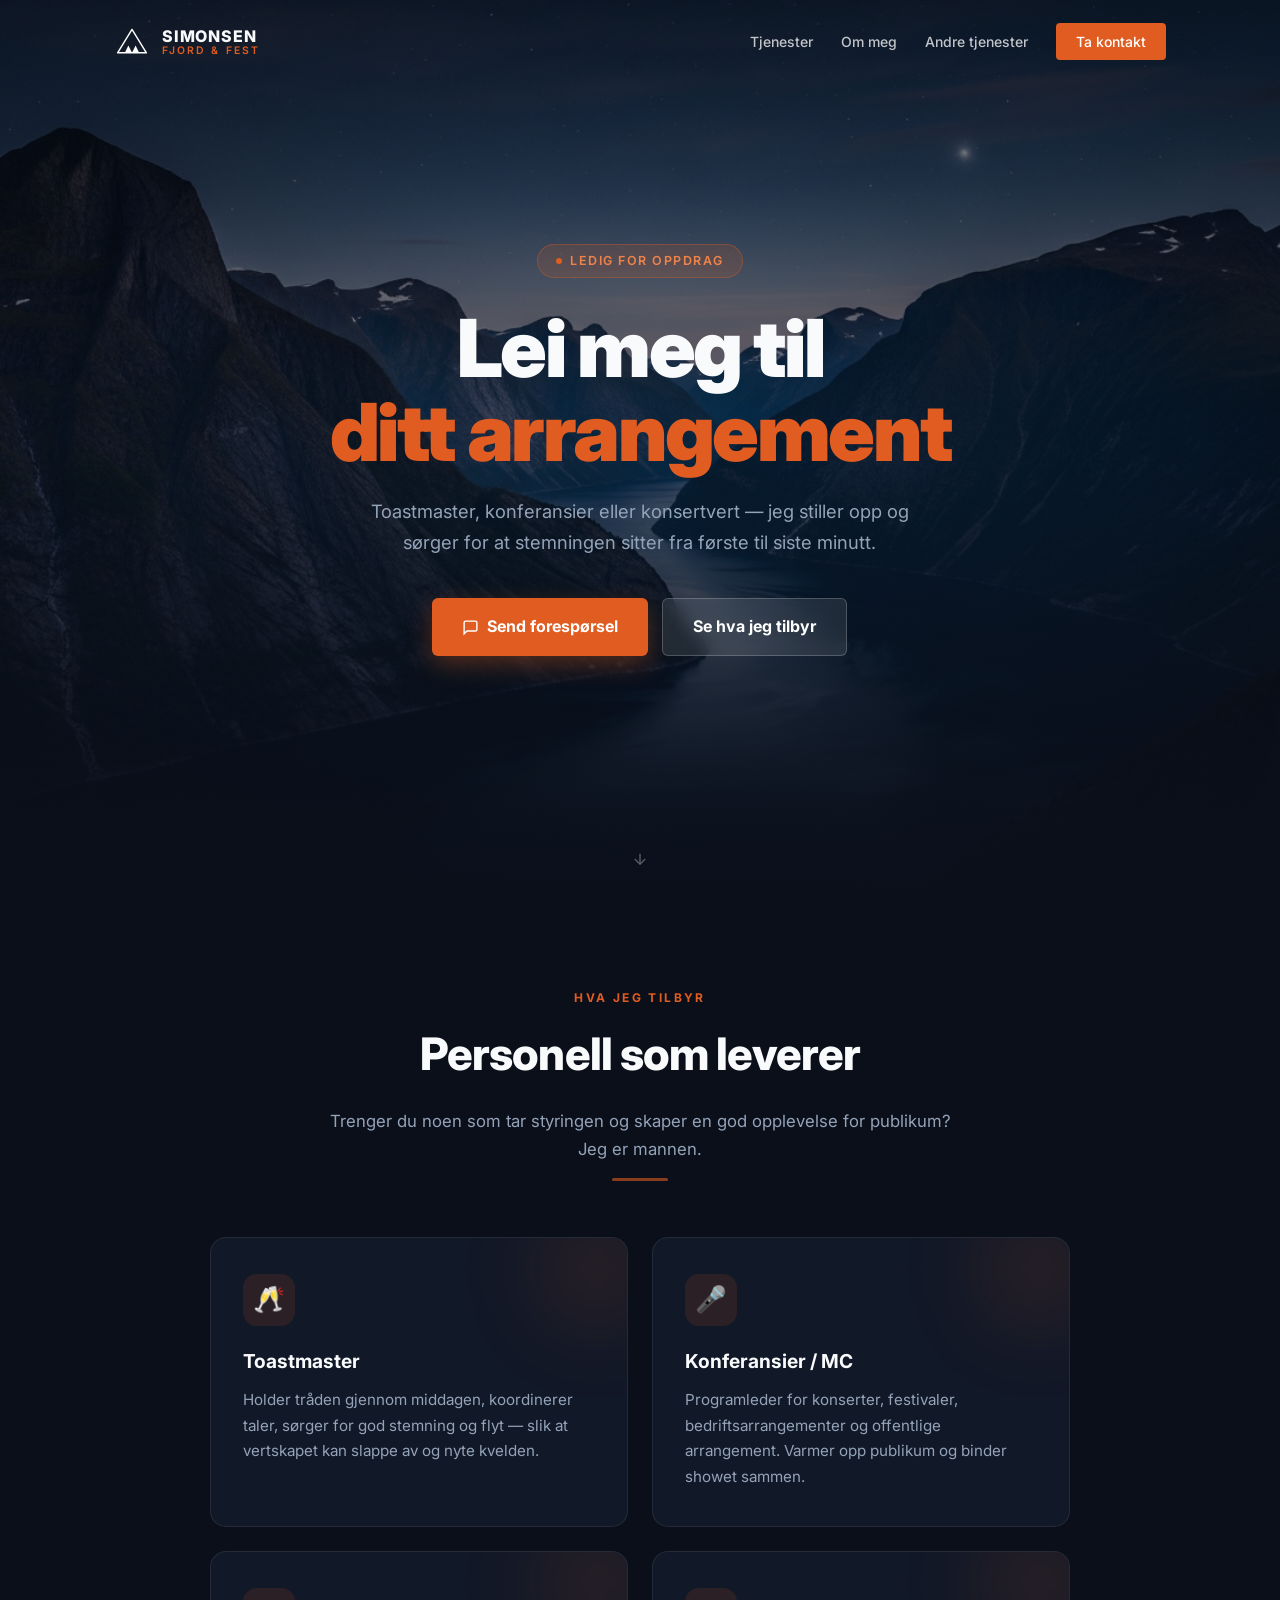
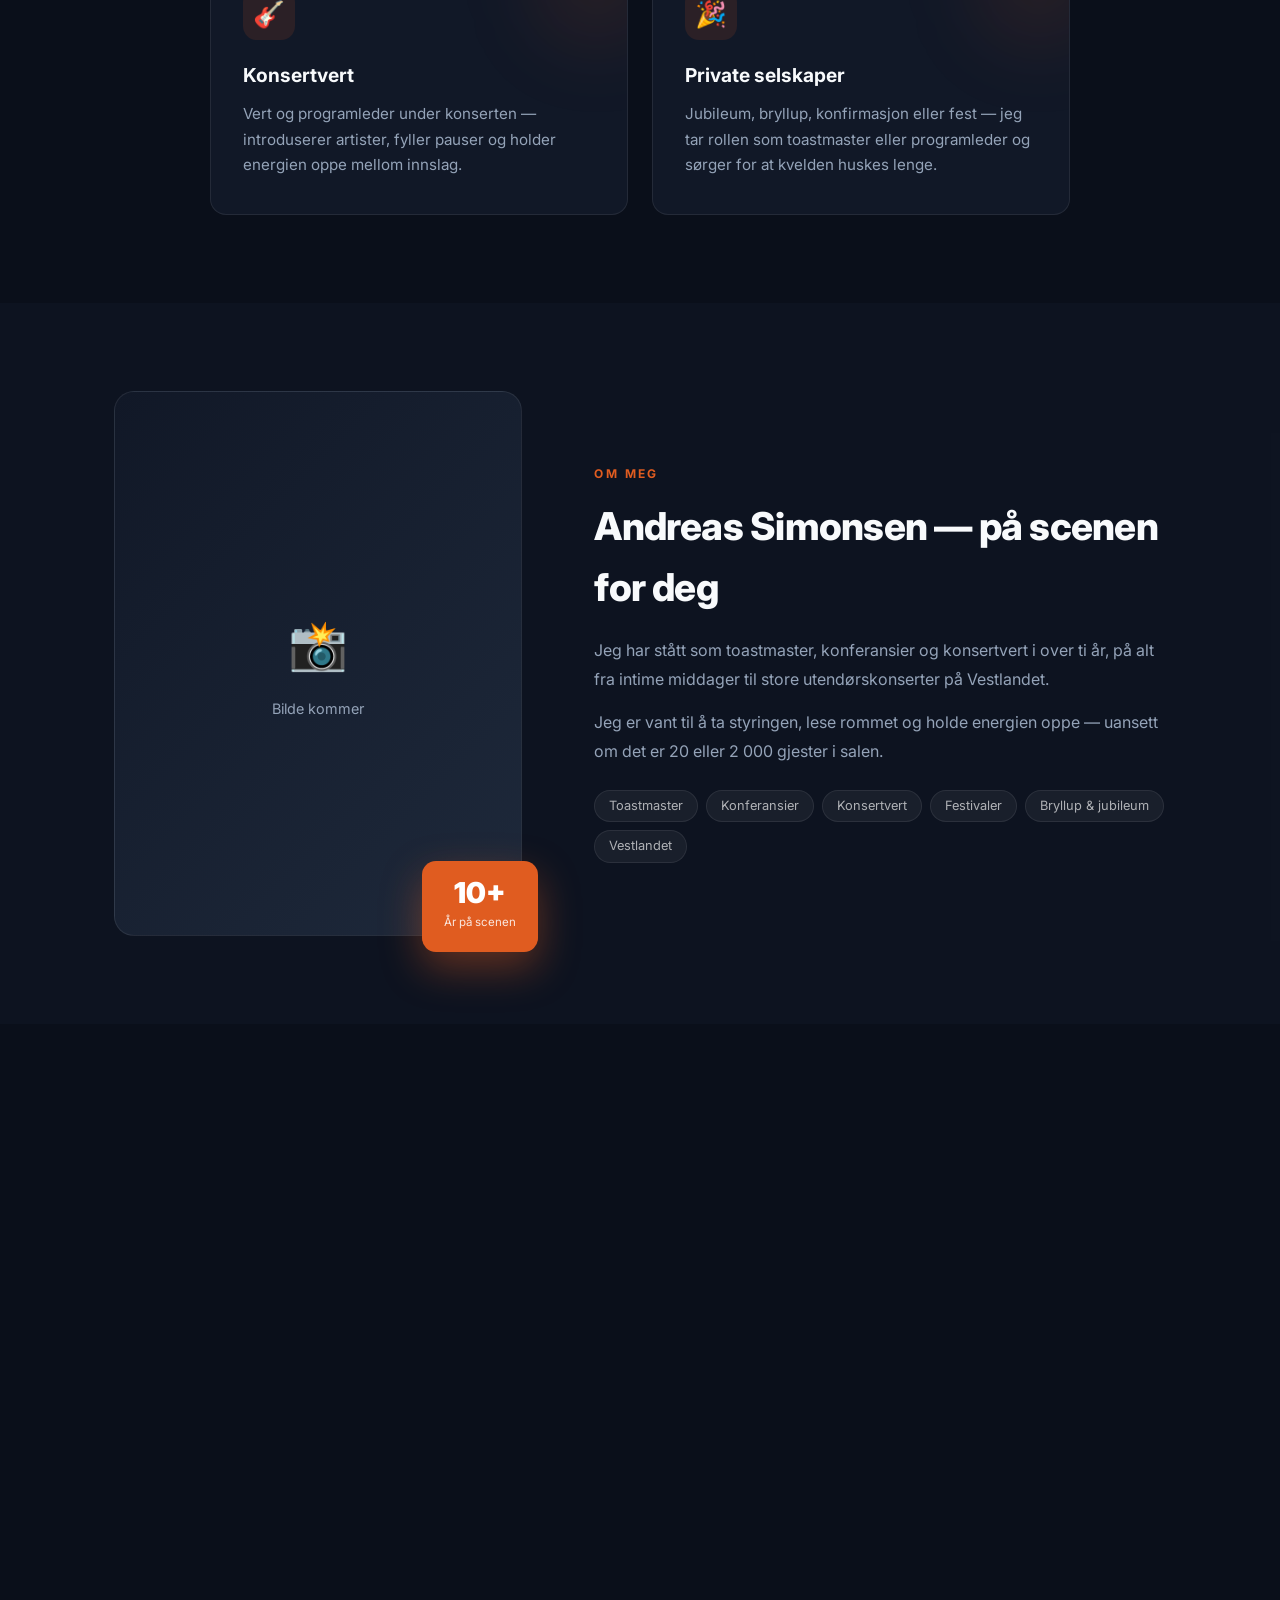
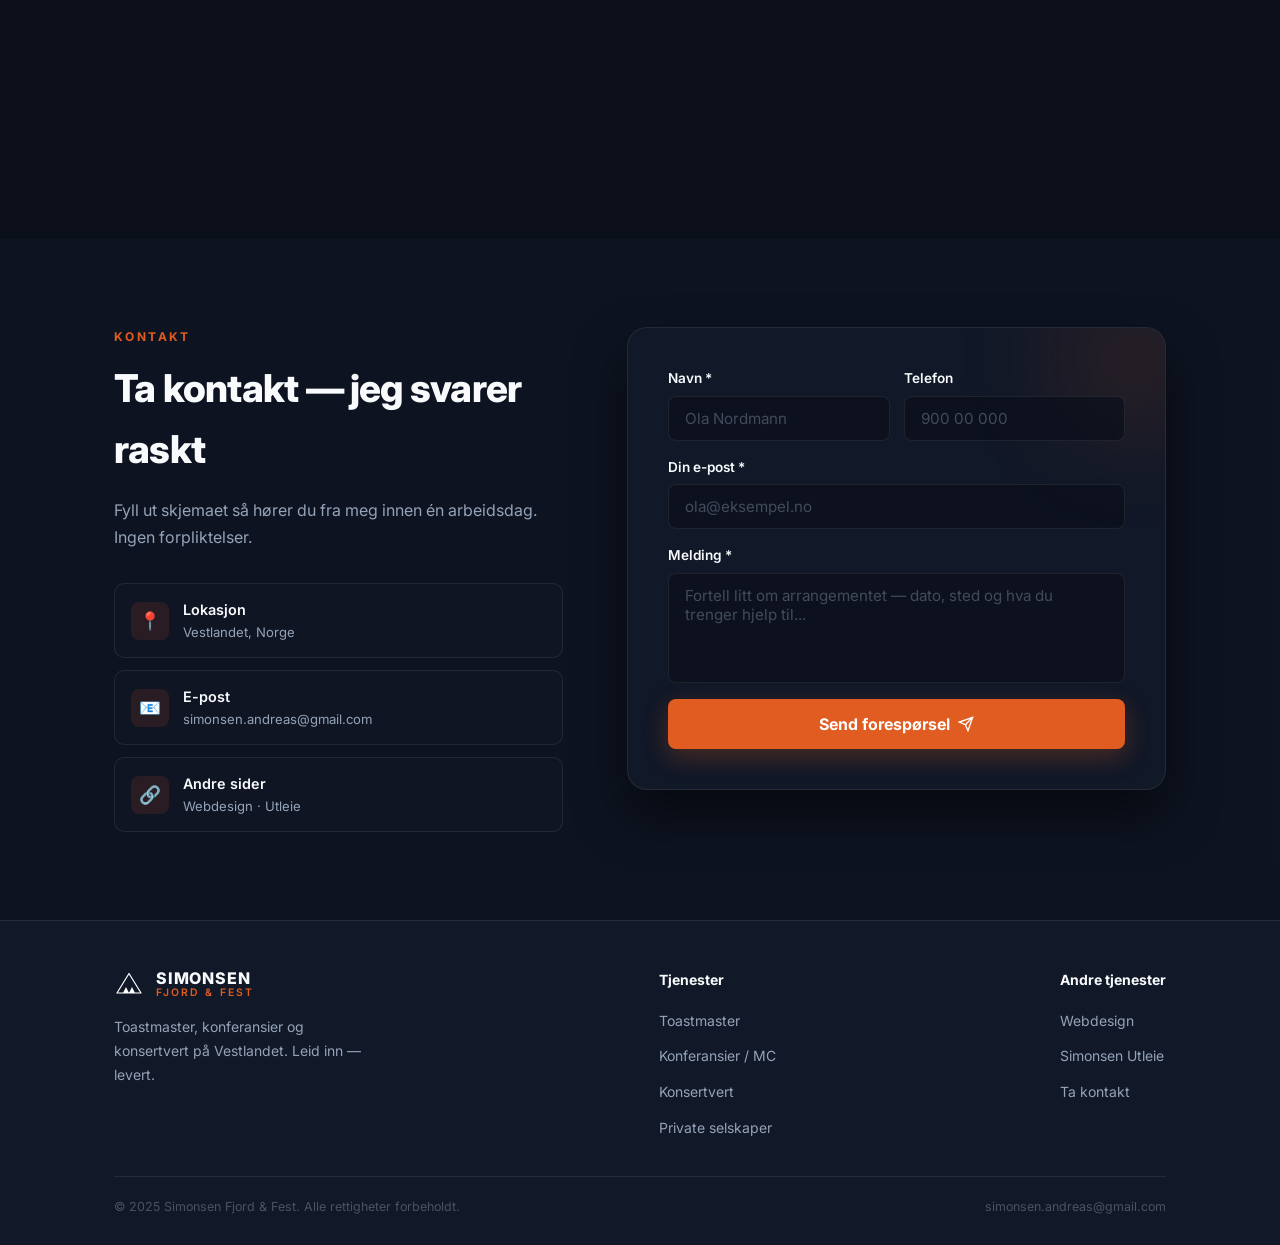
==== commit b8ae4acd: "Add files via upload" ====
--- a/index.html
+++ b/index.html
@@ -3,8 +3,8 @@
 <head>
   <meta charset="UTF-8">
   <meta name="viewport" content="width=device-width, initial-scale=1.0">
-  <title>Simonsen Fjord & Fest — Profesjonelle nettsider</title>
-  <meta name="description" content="Vi bygger lynraske, rålekre nettsider for småbedrifter. Solid digitalt håndverk fra vestlandet.">
+  <title>Simonsen Fjord & Fest — Toastmaster & Konferansier</title>
+  <meta name="description" content="Lei meg til ditt arrangement. Toastmaster, konferansier og konsertvert på Vestlandet.">
   <link rel="preconnect" href="https://fonts.googleapis.com">
   <link href="https://fonts.googleapis.com/css2?family=Inter:wght@400;500;600;700;800;900&display=swap" rel="stylesheet">
   <style>
@@ -12,9 +12,9 @@
     :root {
       --bg: #0a0f1a;
       --card: #111827;
-      --primary: #2563eb;
-      --primary-hover: #1d4ed8;
-      --primary-light: rgba(37,99,235,0.12);
+      --primary: #e05c20;
+      --primary-hover: #c44d18;
+      --primary-light: rgba(224,92,32,0.12);
       --text: #f8fafc;
       --muted: #94a3b8;
       --border: rgba(255,255,255,0.08);
@@ -27,19 +27,19 @@
     .delay-1 { transition-delay: 0.1s; }
     .delay-2 { transition-delay: 0.2s; }
     .delay-3 { transition-delay: 0.3s; }
-    .container { max-width: 1200px; margin: 0 auto; padding: 0 24px; }
-    .section { padding: 96px 0; }
+    .container { max-width: 1100px; margin: 0 auto; padding: 0 24px; }
+    .section { padding: 88px 0; }
 
     /* NAV */
     nav { position: fixed; top: 0; left: 0; right: 0; z-index: 100; padding: 24px 0; transition: all 0.3s; }
-    nav.scrolled { background: rgba(10,15,26,0.85); backdrop-filter: blur(12px); padding: 16px 0; border-bottom: 1px solid var(--border); }
+    nav.scrolled { background: rgba(10,15,26,0.92); backdrop-filter: blur(16px); padding: 16px 0; border-bottom: 1px solid var(--border); }
     .nav-inner { display: flex; align-items: center; justify-content: space-between; }
     .logo { display: flex; align-items: center; gap: 12px; text-decoration: none; color: var(--text); }
     .logo-text { display: flex; flex-direction: column; line-height: 1; }
     .logo-name { font-weight: 800; font-size: 1rem; letter-spacing: 0.05em; }
     .logo-sub { font-size: 0.65rem; font-weight: 600; letter-spacing: 0.2em; color: var(--primary); margin-top: 2px; }
-    .nav-links { display: flex; align-items: center; gap: 32px; list-style: none; }
-    .nav-links a { text-decoration: none; color: rgba(255,255,255,0.7); font-size: 0.875rem; font-weight: 500; transition: color 0.2s; }
+    .nav-links { display: flex; align-items: center; gap: 28px; list-style: none; }
+    .nav-links a { text-decoration: none; color: rgba(255,255,255,0.75); font-size: 0.875rem; font-weight: 500; transition: color 0.2s; }
     .nav-links a:hover { color: #fff; }
     .nav-cta { background: var(--primary) !important; color: #fff !important; padding: 10px 20px !important; border-radius: 4px; }
     .nav-cta:hover { background: var(--primary-hover) !important; }
@@ -47,128 +47,119 @@
     /* HERO */
     #hjem { min-height: 100vh; display: flex; align-items: center; justify-content: center; text-align: center; position: relative; overflow: hidden; }
     .hero-bg { position: absolute; inset: 0; background: url('images/hero-fjord.png') center/cover no-repeat; }
-    .hero-overlay { position: absolute; inset: 0; background: linear-gradient(to bottom, rgba(10,15,26,0.5) 0%, rgba(10,15,26,0.65) 60%, rgba(10,15,26,1) 100%); }
-    .hero-content { position: relative; z-index: 2; max-width: 900px; margin: 0 auto; padding: 0 24px; }
-    .hero-content h1 { font-size: clamp(2.5rem, 7vw, 5rem); font-weight: 900; line-height: 1.05; margin-bottom: 24px; letter-spacing: -0.02em; }
-    .hero-content p { font-size: 1.2rem; color: var(--muted); max-width: 640px; margin: 0 auto 40px; }
-    .hero-buttons { display: flex; gap: 16px; justify-content: center; flex-wrap: wrap; }
-    .btn { display: inline-block; padding: 16px 32px; border-radius: 4px; font-weight: 700; font-size: 1rem; text-decoration: none; transition: all 0.2s; cursor: pointer; border: none; font-family: inherit; }
-    .btn-primary { background: var(--primary); color: #fff; }
-    .btn-primary:hover { background: var(--primary-hover); transform: scale(1.02); }
-    .btn-secondary { background: rgba(255,255,255,0.1); color: #fff; border: 1px solid rgba(255,255,255,0.2); }
-    .btn-secondary:hover { background: rgba(255,255,255,0.15); }
-    .hero-scroll { position: absolute; bottom: 32px; left: 50%; transform: translateX(-50%); color: var(--muted); animation: bounce 2s infinite; }
-    @keyframes bounce { 0%,100% { transform: translateX(-50%) translateY(0); } 50% { transform: translateX(-50%) translateY(8px); } }
+    .hero-overlay { position: absolute; inset: 0; background: linear-gradient(to bottom, rgba(10,15,26,0.5) 0%, rgba(10,15,26,0.55) 50%, rgba(10,15,26,0.95) 90%, rgba(10,15,26,1) 100%); }
+    .hero-content { position: relative; z-index: 2; max-width: 800px; margin: 0 auto; padding: 0 24px; }
+    .hero-badge { display: inline-flex; align-items: center; gap: 8px; background: rgba(224,92,32,0.15); border: 1px solid rgba(224,92,32,0.35); border-radius: 999px; padding: 6px 18px; font-size: 0.78rem; font-weight: 600; letter-spacing: 0.12em; text-transform: uppercase; color: #f0834a; margin-bottom: 28px; }
+    .hero-badge span { width: 6px; height: 6px; background: #e05c20; border-radius: 50%; animation: pulse-dot 2s ease infinite; }
+    @keyframes pulse-dot { 0%,100%{opacity:1;transform:scale(1)} 50%{opacity:0.5;transform:scale(1.4)} }
+    .hero-content h1 { font-size: clamp(2.6rem, 6.5vw, 5rem); font-weight: 900; line-height: 1.05; margin-bottom: 22px; letter-spacing: -0.03em; }
+    .hero-content h1 em { font-style: normal; color: var(--primary); }
+    .hero-content p { font-size: 1.15rem; color: var(--muted); max-width: 560px; margin: 0 auto 40px; line-height: 1.7; }
+    .hero-buttons { display: flex; gap: 14px; justify-content: center; flex-wrap: wrap; }
+    .btn { display: inline-flex; align-items: center; gap: 8px; padding: 15px 30px; border-radius: 6px; font-weight: 700; font-size: 1rem; text-decoration: none; transition: all 0.2s; cursor: pointer; border: none; font-family: inherit; }
+    .btn-primary { background: var(--primary); color: #fff; box-shadow: 0 8px 24px rgba(224,92,32,0.35); }
+    .btn-primary:hover { background: var(--primary-hover); transform: translateY(-2px); }
+    .btn-secondary { background: rgba(255,255,255,0.1); color: #fff; border: 1px solid rgba(255,255,255,0.2); backdrop-filter: blur(8px); }
+    .btn-secondary:hover { background: rgba(255,255,255,0.16); transform: translateY(-2px); }
+    .hero-scroll { position: absolute; bottom: 32px; left: 50%; transform: translateX(-50%); color: rgba(255,255,255,0.3); font-size: 0.75rem; display: flex; flex-direction: column; align-items: center; gap: 6px; animation: bounce 2s infinite; }
+    @keyframes bounce { 0%,100%{transform:translateX(-50%) translateY(0)} 50%{transform:translateX(-50%) translateY(8px)} }
+
+    /* SECTION HEADER */
+    .section-header { text-align: center; max-width: 640px; margin: 0 auto 56px; }
+    .section-eyebrow { font-size: 0.75rem; font-weight: 700; letter-spacing: 0.2em; text-transform: uppercase; color: var(--primary); margin-bottom: 12px; }
+    .section-header h2 { font-size: clamp(1.8rem, 3.5vw, 2.8rem); font-weight: 800; margin-bottom: 16px; letter-spacing: -0.02em; }
+    .section-header p { color: var(--muted); font-size: 1.05rem; line-height: 1.7; }
+    .section-divider { width: 56px; height: 3px; background: var(--primary); border-radius: 2px; margin: 14px auto 0; opacity: 0.6; }
 
     /* SERVICES */
     #tjenester { background: var(--bg); }
-    .section-header { text-align: center; max-width: 700px; margin: 0 auto 64px; }
-    .section-header h2 { font-size: clamp(2rem, 4vw, 3rem); font-weight: 800; margin-bottom: 20px; letter-spacing: -0.02em; }
-    .section-header p { color: var(--muted); font-size: 1.1rem; }
-    .grid-2 { display: grid; grid-template-columns: repeat(2, 1fr); gap: 24px; }
-    .service-card { padding: 40px; background: var(--card); border: 1px solid var(--border); border-radius: 12px; position: relative; overflow: hidden; transition: border-color 0.2s; }
-    .service-card:hover { border-color: rgba(37,99,235,0.5); }
-    .service-card::before { content: ''; position: absolute; top: -20px; right: -20px; width: 120px; height: 120px; background: var(--primary-light); border-radius: 50%; filter: blur(40px); }
-    .service-icon { width: 48px; height: 48px; margin-bottom: 24px; color: var(--primary); }
-    .service-card h3 { font-size: 1.4rem; font-weight: 700; margin-bottom: 12px; }
-    .service-card p { color: var(--muted); line-height: 1.7; }
-
-    /* ORDER */
-    #bestill { background: rgba(17,24,39,0.4); padding: 96px 0; }
-    .packages-grid { display: grid; grid-template-columns: repeat(2, 1fr); gap: 32px; max-width: 760px; margin: 0 auto 24px; }
-    .package-card { background: var(--card); border: 1px solid var(--border); border-radius: 16px; padding: 40px; display: flex; flex-direction: column; position: relative; box-shadow: var(--shadow); }
-    .package-card.popular { border-color: var(--primary); transform: scale(1.03); box-shadow: 0 25px 50px rgba(37,99,235,0.2); }
-    .popular-badge { position: absolute; top: 0; left: 50%; transform: translate(-50%,-50%); background: var(--primary); color: #fff; font-size: 0.7rem; font-weight: 800; letter-spacing: 0.15em; text-transform: uppercase; padding: 4px 16px; border-radius: 999px; white-space: nowrap; }
-    .package-name { font-size: 1.5rem; font-weight: 800; margin-bottom: 4px; }
-    .package-tagline { color: var(--muted); font-size: 0.9rem; margin-bottom: 24px; }
-    .package-price { display: flex; align-items: baseline; gap: 6px; margin-bottom: 24px; }
-    .package-price .amount { font-size: 3.5rem; font-weight: 900; letter-spacing: -0.03em; }
-    .package-price .unit { color: var(--muted); font-weight: 500; }
-    .package-features { list-style: none; margin-bottom: 32px; flex: 1; }
-    .package-features li { display: flex; align-items: flex-start; gap: 12px; padding: 8px 0; font-size: 0.9rem; color: rgba(255,255,255,0.8); border-bottom: 1px solid var(--border); }
-    .package-features li:last-child { border-bottom: none; }
-    .package-features li svg { flex-shrink: 0; margin-top: 2px; }
-    .btn-package { width: 100%; padding: 16px; border-radius: 4px; font-weight: 700; font-size: 1rem; cursor: pointer; border: none; transition: all 0.2s; font-family: inherit; }
-    .btn-package:hover { transform: scale(1.02); }
-    .btn-package.primary-btn { background: var(--primary); color: #fff; }
-    .btn-package.primary-btn:hover { background: var(--primary-hover); }
-    .btn-package.secondary-btn { background: rgba(255,255,255,0.08); color: #fff; }
-    .btn-package.secondary-btn:hover { background: rgba(255,255,255,0.14); }
-    .monthly-note { display: flex; align-items: center; justify-content: center; gap: 10px; background: var(--card); border: 1px solid var(--border); border-radius: 999px; padding: 12px 24px; font-size: 0.875rem; color: var(--muted); max-width: 580px; margin: 0 auto 64px; }
-    .monthly-note strong { color: var(--text); }
-    .how-it-works h3 { text-align: center; font-size: 1.5rem; font-weight: 700; margin-bottom: 40px; }
-    .steps-grid { display: grid; grid-template-columns: repeat(3, 1fr); gap: 20px; max-width: 900px; margin: 0 auto; }
-    .step-card { background: var(--card); border: 1px solid var(--border); border-radius: 12px; padding: 32px 24px; text-align: center; }
-    .step-icon { width: 56px; height: 56px; background: var(--primary-light); border-radius: 50%; display: flex; align-items: center; justify-content: center; margin: 0 auto 20px; color: var(--primary); }
-    .step-card h4 { font-weight: 700; margin-bottom: 8px; }
-    .step-card p { font-size: 0.875rem; color: var(--muted); line-height: 1.6; }
-
-    /* PORTFOLIO */
-    #anmeldelser { background: rgba(17,24,39,0.2); }
-    .section-divider { width: 96px; height: 4px; background: rgba(37,99,235,0.5); border-radius: 2px; margin: 16px auto 0; }
-    .portfolio-grid { display: grid; grid-template-columns: repeat(2, 1fr); gap: 32px; max-width: 960px; margin: 0 auto; }
-    .portfolio-card { background: var(--card); border: 1px solid var(--border); border-radius: 16px; overflow: hidden; transition: border-color 0.3s, transform 0.3s; }
-    .portfolio-card:hover { border-color: rgba(37,99,235,0.4); transform: translateY(-4px); }
-    .portfolio-screenshot { position: relative; overflow: hidden; aspect-ratio: 16/9; background: #0d1117; }
-    .portfolio-screenshot img { width: 100%; height: 100%; object-fit: cover; object-position: top; transition: transform 0.7s ease; display: block; }
-    .portfolio-card:hover .portfolio-screenshot img { transform: scale(1.04); }
-    .browser-bar { position: absolute; top: 0; left: 0; right: 0; height: 32px; background: rgba(10,15,26,0.8); backdrop-filter: blur(8px); display: flex; align-items: center; padding: 0 12px; gap: 8px; border-bottom: 1px solid rgba(255,255,255,0.06); }
-    .browser-dots { display: flex; gap: 5px; }
-    .browser-dots span { width: 10px; height: 10px; border-radius: 50%; }
-    .dot-red { background: rgba(239,68,68,0.6); }
-    .dot-yellow { background: rgba(234,179,8,0.6); }
-    .dot-green { background: rgba(34,197,94,0.6); }
-    .browser-url { font-size: 11px; color: var(--muted); margin-left: 4px; }
-    .portfolio-info { padding: 24px 28px; display: flex; align-items: flex-start; justify-content: space-between; gap: 16px; }
-    .portfolio-info h3 { font-size: 1.1rem; font-weight: 700; margin-bottom: 4px; }
-    .portfolio-info p { font-size: 0.85rem; color: var(--muted); line-height: 1.5; }
-    .portfolio-link { display: flex; align-items: center; gap: 4px; font-size: 0.8rem; color: var(--primary); text-decoration: none; white-space: nowrap; margin-top: 2px; flex-shrink: 0; }
-    .portfolio-link:hover { text-decoration: underline; }
+    .services-grid { display: grid; grid-template-columns: repeat(2, 1fr); gap: 24px; max-width: 860px; margin: 0 auto; }
+    .service-card { padding: 36px 32px; background: var(--card); border: 1px solid var(--border); border-radius: 16px; position: relative; overflow: hidden; transition: border-color 0.25s, transform 0.25s; }
+    .service-card:hover { border-color: rgba(224,92,32,0.45); transform: translateY(-4px); }
+    .service-card::before { content: ''; position: absolute; top: -30px; right: -30px; width: 120px; height: 120px; background: var(--primary-light); border-radius: 50%; filter: blur(40px); }
+    .service-icon { width: 52px; height: 52px; border-radius: 14px; background: var(--primary-light); display: flex; align-items: center; justify-content: center; margin-bottom: 20px; font-size: 1.6rem; }
+    .service-card h3 { font-size: 1.2rem; font-weight: 700; margin-bottom: 10px; }
+    .service-card p { color: var(--muted); line-height: 1.7; font-size: 0.95rem; }
+
+    /* ABOUT */
+    #om-meg { background: rgba(17,24,39,0.5); }
+    .about-grid { display: grid; grid-template-columns: 1fr 1.4fr; gap: 72px; align-items: center; }
+    .about-image-wrap { position: relative; }
+    .about-image-placeholder { width: 100%; aspect-ratio: 3/4; border-radius: 20px; background: linear-gradient(135deg, #111827, #1e293b); border: 1px solid var(--border); display: flex; flex-direction: column; align-items: center; justify-content: center; gap: 14px; color: var(--muted); font-size: 0.9rem; }
+    .about-image-placeholder span { font-size: 3rem; }
+    .about-image-wrap img { width: 100%; aspect-ratio: 3/4; border-radius: 20px; border: 1px solid var(--border); object-fit: cover; display: block; }
+    .about-badge { position: absolute; bottom: -16px; right: -16px; background: var(--primary); color: #fff; border-radius: 14px; padding: 18px 22px; text-align: center; box-shadow: 0 16px 40px rgba(224,92,32,0.4); }
+    .about-badge strong { display: block; font-size: 1.8rem; font-weight: 900; line-height: 1; }
+    .about-badge span { font-size: 0.72rem; opacity: 0.85; }
+    .about-text h2 { font-size: clamp(1.8rem, 3vw, 2.5rem); font-weight: 800; margin-bottom: 18px; letter-spacing: -0.02em; }
+    .about-text > p { color: var(--muted); font-size: 1rem; line-height: 1.8; margin-bottom: 14px; }
+    .about-tags { display: flex; flex-wrap: wrap; gap: 8px; margin-top: 24px; }
+    .tag { background: rgba(255,255,255,0.05); border: 1px solid var(--border); border-radius: 999px; padding: 5px 14px; font-size: 0.8rem; color: rgba(255,255,255,0.65); }
+
+    /* OTHER SERVICES */
+    #andre-tjenester { background: var(--bg); }
+    .other-grid { display: grid; grid-template-columns: repeat(2, 1fr); gap: 28px; max-width: 820px; margin: 0 auto; }
+    .other-card { background: var(--card); border: 1px solid var(--border); border-radius: 18px; overflow: hidden; text-decoration: none; color: var(--text); transition: border-color 0.25s, transform 0.25s; display: block; }
+    .other-card:hover { border-color: rgba(224,92,32,0.45); transform: translateY(-4px); }
+    .other-card-image { aspect-ratio: 16/9; overflow: hidden; background: #0d1117; }
+    .other-card-image img { width: 100%; height: 100%; object-fit: cover; object-position: top; transition: transform 0.5s; display: block; }
+    .other-card:hover .other-card-image img { transform: scale(1.04); }
+    .other-card-icon { width: 100%; height: 100%; display: flex; align-items: center; justify-content: center; font-size: 4rem; background: linear-gradient(135deg, #111827, #1e293b); }
+    .other-card-body { padding: 24px 28px; }
+    .other-card-label { font-size: 0.7rem; font-weight: 700; letter-spacing: 0.18em; text-transform: uppercase; color: var(--primary); margin-bottom: 6px; }
+    .other-card-body h3 { font-size: 1.2rem; font-weight: 800; margin-bottom: 8px; }
+    .other-card-body p { font-size: 0.875rem; color: var(--muted); line-height: 1.6; margin-bottom: 14px; }
+    .other-card-link { display: inline-flex; align-items: center; gap: 6px; font-size: 0.85rem; font-weight: 600; color: var(--primary); }
 
     /* CONTACT */
-    #kontakt { background: var(--bg); }
-    .contact-grid { display: grid; grid-template-columns: 1fr 1fr; gap: 64px; align-items: start; }
-    .contact-left h2 { font-size: clamp(2rem, 3.5vw, 2.8rem); font-weight: 800; margin-bottom: 20px; letter-spacing: -0.02em; }
-    .contact-left > p { color: var(--muted); font-size: 1.1rem; margin-bottom: 32px; }
-    .contact-points { display: flex; flex-direction: column; gap: 14px; }
-    .contact-point { display: flex; align-items: flex-start; gap: 16px; padding: 16px; background: rgba(17,24,39,0.5); border: 1px solid var(--border); border-radius: 12px; }
-    .contact-point-icon { width: 40px; height: 40px; background: var(--primary-light); border-radius: 8px; display: flex; align-items: center; justify-content: center; color: var(--primary); flex-shrink: 0; }
-    .contact-point h4 { font-weight: 600; margin-bottom: 2px; font-size: 0.95rem; }
-    .contact-point p { font-size: 0.85rem; color: var(--muted); }
-    .contact-form-wrapper { background: var(--card); border: 1px solid var(--border); border-radius: 16px; padding: 40px; box-shadow: var(--shadow); position: relative; overflow: hidden; }
-    .form-row { display: grid; grid-template-columns: 1fr 1fr; gap: 16px; }
-    .form-group { display: flex; flex-direction: column; gap: 6px; margin-bottom: 18px; }
-    .form-group label { font-size: 0.875rem; font-weight: 600; }
-    .form-group input, .form-group select, .form-group textarea { background: var(--bg); border: 1px solid var(--border); border-radius: 6px; padding: 12px 16px; color: var(--text); font-family: inherit; font-size: 0.95rem; transition: border-color 0.2s; outline: none; width: 100%; }
-    .form-group input:focus, .form-group select:focus, .form-group textarea:focus { border-color: var(--primary); }
-    .form-group select option { background: var(--card); }
-    .form-group textarea { resize: none; min-height: 120px; }
-    .btn-submit { width: 100%; padding: 16px; background: var(--primary); color: #fff; border: none; border-radius: 6px; font-size: 1.1rem; font-weight: 700; cursor: pointer; display: flex; align-items: center; justify-content: center; gap: 10px; transition: all 0.2s; font-family: inherit; }
-    .btn-submit:hover { background: var(--primary-hover); transform: scale(1.01); }
-    .success-message { display: none; position: absolute; inset: 0; background: var(--card); z-index: 10; flex-direction: column; align-items: center; justify-content: center; text-align: center; padding: 40px; }
+    #kontakt { background: rgba(17,24,39,0.5); }
+    .contact-grid { display: grid; grid-template-columns: 1fr 1.2fr; gap: 64px; align-items: start; }
+    .contact-left h2 { font-size: clamp(1.8rem, 3vw, 2.5rem); font-weight: 800; margin-bottom: 16px; letter-spacing: -0.02em; }
+    .contact-left > p { color: var(--muted); font-size: 1rem; margin-bottom: 32px; line-height: 1.7; }
+    .contact-points { display: flex; flex-direction: column; gap: 12px; }
+    .contact-point { display: flex; align-items: center; gap: 14px; padding: 14px 16px; background: rgba(17,24,39,0.6); border: 1px solid var(--border); border-radius: 10px; }
+    .contact-point-icon { width: 38px; height: 38px; background: var(--primary-light); border-radius: 8px; display: flex; align-items: center; justify-content: center; font-size: 1.1rem; flex-shrink: 0; }
+    .contact-point h4 { font-weight: 600; font-size: 0.9rem; margin-bottom: 1px; }
+    .contact-point p { font-size: 0.82rem; color: var(--muted); }
+    .contact-point a { color: var(--muted); text-decoration: none; }
+    .contact-point a:hover { color: #fff; }
+    .contact-form-wrapper { background: var(--card); border: 1px solid var(--border); border-radius: 20px; padding: 40px; box-shadow: var(--shadow); position: relative; overflow: hidden; }
+    .contact-form-wrapper::before { content: ''; position: absolute; top: -50px; right: -50px; width: 160px; height: 160px; background: var(--primary-light); border-radius: 50%; filter: blur(50px); }
+    .form-group { display: flex; flex-direction: column; gap: 6px; margin-bottom: 16px; position: relative; z-index: 1; }
+    .form-group label { font-size: 0.85rem; font-weight: 600; }
+    .form-group input, .form-group textarea { background: rgba(10,15,26,0.7); border: 1px solid var(--border); border-radius: 8px; padding: 12px 16px; color: var(--text); font-family: inherit; font-size: 0.95rem; transition: border-color 0.2s; outline: none; width: 100%; }
+    .form-group input:focus, .form-group textarea:focus { border-color: var(--primary); }
+    .form-group textarea { resize: none; min-height: 110px; }
+    .form-row { display: grid; grid-template-columns: 1fr 1fr; gap: 14px; }
+    .btn-submit { width: 100%; padding: 15px; background: var(--primary); color: #fff; border: none; border-radius: 8px; font-size: 1rem; font-weight: 700; cursor: pointer; display: flex; align-items: center; justify-content: center; gap: 8px; transition: all 0.2s; font-family: inherit; box-shadow: 0 8px 24px rgba(224,92,32,0.28); position: relative; z-index: 1; }
+    .btn-submit:hover { background: var(--primary-hover); transform: translateY(-2px); }
+    .success-message { display: none; position: absolute; inset: 0; background: var(--card); z-index: 10; flex-direction: column; align-items: center; justify-content: center; text-align: center; padding: 40px; border-radius: 20px; }
     .success-message.show { display: flex; }
-    .success-icon { width: 80px; height: 80px; background: var(--primary-light); border-radius: 50%; display: flex; align-items: center; justify-content: center; margin: 0 auto 24px; color: var(--primary); }
-    .success-message h3 { font-size: 1.8rem; font-weight: 800; margin-bottom: 12px; }
-    .success-message p { color: var(--muted); margin-bottom: 24px; }
+    .success-icon { font-size: 3rem; margin-bottom: 16px; }
+    .success-message h3 { font-size: 1.6rem; font-weight: 800; margin-bottom: 10px; }
+    .success-message p { color: var(--muted); }
 
     /* FOOTER */
-    footer { background: var(--card); border-top: 1px solid var(--border); padding: 64px 0 32px; }
-    .footer-grid { display: grid; grid-template-columns: 1fr 1fr; gap: 48px; margin-bottom: 48px; }
-    .footer-desc { color: var(--muted); font-size: 0.9rem; max-width: 280px; line-height: 1.7; margin-top: 20px; }
-    .footer-links h4 { font-weight: 700; margin-bottom: 20px; }
-    .footer-links ul { list-style: none; display: flex; flex-direction: column; gap: 12px; }
-    .footer-links a { text-decoration: none; color: var(--muted); font-size: 0.9rem; transition: color 0.2s; }
-    .footer-links a:hover { color: var(--primary); }
-    .footer-bottom { border-top: 1px solid var(--border); padding-top: 24px; display: flex; justify-content: space-between; align-items: center; flex-wrap: wrap; gap: 12px; }
-    .footer-bottom p { font-size: 0.8rem; color: rgba(255,255,255,0.3); }
-
+    footer { background: var(--card); border-top: 1px solid var(--border); padding: 48px 0 28px; }
+    .footer-inner { display: flex; justify-content: space-between; align-items: flex-start; gap: 40px; flex-wrap: wrap; margin-bottom: 36px; }
+    .footer-desc { color: var(--muted); font-size: 0.875rem; max-width: 260px; line-height: 1.7; margin-top: 16px; }
+    .footer-col h4 { font-weight: 700; margin-bottom: 16px; font-size: 0.875rem; }
+    .footer-col ul { list-style: none; display: flex; flex-direction: column; gap: 10px; }
+    .footer-col a { text-decoration: none; color: var(--muted); font-size: 0.875rem; transition: color 0.2s; }
+    .footer-col a:hover { color: var(--primary); }
+    .footer-bottom { border-top: 1px solid var(--border); padding-top: 20px; display: flex; justify-content: space-between; align-items: center; flex-wrap: wrap; gap: 10px; }
+    .footer-bottom p { font-size: 0.78rem; color: rgba(255,255,255,0.25); }
+
+    /* MOBILE */
     @media (max-width: 768px) {
       .nav-links { display: none; }
-      .grid-2, .packages-grid, .steps-grid, .portfolio-grid, .contact-grid, .footer-grid { grid-template-columns: 1fr; }
+      .services-grid, .other-grid, .contact-grid { grid-template-columns: 1fr; }
+      .about-grid { grid-template-columns: 1fr; gap: 48px; }
+      .about-badge { bottom: 12px; right: 12px; }
       .form-row { grid-template-columns: 1fr; }
-      .package-card.popular { transform: none; }
+      .footer-inner { flex-direction: column; gap: 28px; }
     }
-    ::placeholder { color: rgba(148,163,184,0.5); }
+    ::placeholder { color: rgba(148,163,184,0.4); }
   </style>
 </head>
 <body>
@@ -190,9 +181,9 @@
       </a>
       <ul class="nav-links">
         <li><a href="#tjenester">Tjenester</a></li>
-        <li><a href="#bestill">Bestill</a></li>
-        <li><a href="#anmeldelser">Kunder</a></li>
-        <li><a href="#kontakt" class="nav-cta">Få et tilbud</a></li>
+        <li><a href="#om-meg">Om meg</a></li>
+        <li><a href="#andre-tjenester">Andre tjenester</a></li>
+        <li><a href="#kontakt" class="nav-cta">Ta kontakt</a></li>
       </ul>
     </div>
   </div>
@@ -203,272 +194,186 @@
   <div class="hero-bg"></div>
   <div class="hero-overlay"></div>
   <div class="hero-content">
-    <h1 class="fade-in">Nettsider for de som tør å skille seg ut</h1>
-    <p class="fade-in delay-1">Vi bygger lynraske, rålekre nettsider, bookingsystemer og nettbutikker for småbedrifter. Solid digitalt håndverk fra vestlandet.</p>
-    <div class="hero-buttons fade-in delay-2">
-      <a href="#bestill" class="btn btn-primary">Start prosjektet</a>
-      <a href="#tjenester" class="btn btn-secondary">Se hva vi tilbyr</a>
+    <div class="hero-badge fade-in"><span></span>Ledig for oppdrag</div>
+    <h1 class="fade-in delay-1">Lei meg til<br><em>ditt arrangement</em></h1>
+    <p class="fade-in delay-2">Toastmaster, konferansier eller konsertvert — jeg stiller opp og sørger for at stemningen sitter fra første til siste minutt.</p>
+    <div class="hero-buttons fade-in delay-3">
+      <a href="#kontakt" class="btn btn-primary">
+        <svg width="17" height="17" fill="none" stroke="currentColor" stroke-width="2" viewBox="0 0 24 24"><path d="M21 15a2 2 0 0 1-2 2H7l-4 4V5a2 2 0 0 1 2-2h14a2 2 0 0 1 2 2z"/></svg>
+        Send forespørsel
+      </a>
+      <a href="#tjenester" class="btn btn-secondary">Se hva jeg tilbyr</a>
     </div>
   </div>
   <div class="hero-scroll">
-    <svg width="24" height="24" fill="none" stroke="currentColor" stroke-width="2" viewBox="0 0 24 24">
-      <path d="M12 5v14M5 12l7 7 7-7"/>
-    </svg>
+    <svg width="18" height="18" fill="none" stroke="currentColor" stroke-width="2" viewBox="0 0 24 24"><path d="M12 5v14M5 12l7 7 7-7"/></svg>
   </div>
 </section>
 
-<!-- SERVICES -->
+<!-- TJENESTER -->
 <section id="tjenester" class="section">
   <div class="container">
-    <div class="section-header">
-      <h2 class="fade-in">Digital grunnmur for din bedrift</h2>
-      <p class="fade-in delay-1">Du kan fokusere på det du er best på, mens vi bygger og drifter din tilstedeværelse på nett. Alt samlet på ett sted.</p>
-    </div>
-    <div class="grid-2">
+    <div class="section-header fade-in">
+      <div class="section-eyebrow">Hva jeg tilbyr</div>
+      <h2>Personell som leverer</h2>
+      <p>Trenger du noen som tar styringen og skaper en god opplevelse for publikum? Jeg er mannen.</p>
+      <div class="section-divider"></div>
+    </div>
+    <div class="services-grid">
       <div class="service-card fade-in">
-        <svg class="service-icon" fill="none" stroke="currentColor" stroke-width="1.5" viewBox="0 0 24 24">
-          <path stroke-linecap="round" stroke-linejoin="round" d="M9 17.25v1.007a3 3 0 01-.879 2.122L7.5 21h9l-.621-.621A3 3 0 0115 18.257V17.25m6-12V15a2.25 2.25 0 01-2.25 2.25H5.25A2.25 2.25 0 013 15V5.25A2.25 2.25 0 015.25 3h13.5A2.25 2.25 0 0121 5.25z"/>
-        </svg>
-        <h3>Nettsider som konverterer</h3>
-        <p>Moderne, lynraske nettsider skreddersydd for din bedrift. Fra enkle presentasjonssider til avanserte webapplikasjoner med sømløs brukeropplevelse på alle enheter.</p>
+        <div class="service-icon">🥂</div>
+        <h3>Toastmaster</h3>
+        <p>Holder tråden gjennom middagen, koordinerer taler, sørger for god stemning og flyt — slik at vertskapet kan slappe av og nyte kvelden.</p>
       </div>
       <div class="service-card fade-in delay-1">
-        <svg class="service-icon" fill="none" stroke="currentColor" stroke-width="1.5" viewBox="0 0 24 24">
-          <path stroke-linecap="round" stroke-linejoin="round" d="M5.25 14.25h13.5m-13.5 0a3 3 0 01-3-3m3 3a3 3 0 100 6h13.5a3 3 0 100-6m-16.5-3a3 3 0 013-3h13.5a3 3 0 013 3m-19.5 0a4.5 4.5 0 01.9-2.7L5.737 5.1a3.375 3.375 0 012.7-1.35h7.126c1.062 0 2.062.5 2.7 1.35l2.587 3.45a4.5 4.5 0 01.9 2.7m0 0a3 3 0 01-3 3m0 3h.008v.008h-.008v-.008zm0-6h.008v.008h-.008v-.008zm-3 6h.008v.008h-.008v-.008zm0-6h.008v.008h-.008v-.008z"/>
-        </svg>
-        <h3>Domene & Hosting</h3>
-        <p>Vi tar oss av alt det tekniske. Rask, sikker og stabil hosting på moderne servere, komplett med SSL-sertifikat, domenehåndtering og profesjonell e-post.</p>
+        <div class="service-icon">🎤</div>
+        <h3>Konferansier / MC</h3>
+        <p>Programleder for konserter, festivaler, bedriftsarrangementer og offentlige arrangement. Varmer opp publikum og binder showet sammen.</p>
       </div>
       <div class="service-card fade-in delay-2">
-        <svg class="service-icon" fill="none" stroke="currentColor" stroke-width="1.5" viewBox="0 0 24 24">
-          <path stroke-linecap="round" stroke-linejoin="round" d="M6.75 3v2.25M17.25 3v2.25M3 18.75V7.5a2.25 2.25 0 012.25-2.25h13.5A2.25 2.25 0 0121 7.5v11.25m-18 0A2.25 2.25 0 005.25 21h13.5A2.25 2.25 0 0021 18.75m-18 0v-7.5A2.25 2.25 0 015.25 9h13.5A2.25 2.25 0 0121 11.25v7.5"/>
-        </svg>
-        <h3>Bookingsystemer</h3>
-        <p>Slipp manuelle avtaler. Vi integrerer smarte, automatiserte bookingsystemer som lar kundene dine bestille døgnet rundt, direkte fra nettsiden.</p>
+        <div class="service-icon">🎸</div>
+        <h3>Konsertvert</h3>
+        <p>Vert og programleder under konserten — introduserer artister, fyller pauser og holder energien oppe mellom innslag.</p>
       </div>
       <div class="service-card fade-in delay-3">
-        <svg class="service-icon" fill="none" stroke="currentColor" stroke-width="1.5" viewBox="0 0 24 24">
-          <path stroke-linecap="round" stroke-linejoin="round" d="M11.42 15.17L17.25 21A2.652 2.652 0 0021 17.25l-5.877-5.877M11.42 15.17l2.496-3.03c.317-.384.74-.626 1.208-.766M11.42 15.17l-4.655 5.653a2.548 2.548 0 11-3.586-3.586l6.837-5.63m5.108-.233c.55-.164 1.163-.188 1.743-.14a4.5 4.5 0 004.486-6.336l-3.276 3.277a3.004 3.004 0 01-2.25-2.25l3.276-3.276a4.5 4.5 0 00-6.336 4.486c.091 1.076-.071 2.264-.904 2.95l-.102.085m-1.745 1.437L5.909 7.5H4.5L2.25 3.75l1.5-1.5L7.5 4.5v1.409l4.26 4.26m-1.745 1.437l1.745-1.437m6.615 8.206L15.75 15.75M4.867 19.125h.008v.008h-.008v-.008z"/>
-        </svg>
-        <h3>Vedlikehold & Support</h3>
-        <p>En nettside er aldri helt ferdig. Vi tilbyr løpende drift, sikkerhetsoppdateringer, innholdsendringer og teknisk support når du trenger det.</p>
+        <div class="service-icon">🎉</div>
+        <h3>Private selskaper</h3>
+        <p>Jubileum, bryllup, konfirmasjon eller fest — jeg tar rollen som toastmaster eller programleder og sørger for at kvelden huskes lenge.</p>
       </div>
     </div>
   </div>
 </section>
 
-<!-- ORDER -->
-<section id="bestill">
-  <div class="container">
-    <div class="section-header">
-      <h2 class="fade-in">Bestill din nettside</h2>
-      <p class="fade-in delay-1">Velg pakken som passer deg best. Ingen overraskelser — faste priser fra dag én.</p>
-    </div>
-    <div class="packages-grid">
-      <div class="package-card fade-in">
-        <div class="package-name">Starter</div>
-        <div class="package-tagline">Kom i gang på nett</div>
-        <div class="package-price"><span class="amount">4 990</span><span class="unit">kr</span></div>
-        <ul class="package-features">
-          <li><svg width="18" height="18" fill="none" stroke="#94a3b8" stroke-width="2.5" viewBox="0 0 24 24"><path d="M5 13l4 4L19 7"/></svg>Enkel presentasjonsside</li>
-          <li><svg width="18" height="18" fill="none" stroke="#94a3b8" stroke-width="2.5" viewBox="0 0 24 24"><path d="M5 13l4 4L19 7"/></svg>1–3 undersider</li>
-          <li><svg width="18" height="18" fill="none" stroke="#94a3b8" stroke-width="2.5" viewBox="0 0 24 24"><path d="M5 13l4 4L19 7"/></svg>Responsivt for mobil & nettbrett</li>
-          <li><svg width="18" height="18" fill="none" stroke="#94a3b8" stroke-width="2.5" viewBox="0 0 24 24"><path d="M5 13l4 4L19 7"/></svg>Kontaktskjema</li>
-          <li><svg width="18" height="18" fill="none" stroke="#94a3b8" stroke-width="2.5" viewBox="0 0 24 24"><path d="M5 13l4 4L19 7"/></svg>Grunnleggende SEO</li>
-        </ul>
-        <button class="btn-package secondary-btn" onclick="selectPackage('Starter')">Bestill Starter</button>
-      </div>
-      <div class="package-card popular fade-in delay-1">
-        <div class="popular-badge">Mest populær</div>
-        <div class="package-name">Business</div>
-        <div class="package-tagline">Mer funksjonalitet, mer vekst</div>
-        <div class="package-price"><span class="amount">9 990</span><span class="unit">kr</span></div>
-        <ul class="package-features">
-          <li><svg width="18" height="18" fill="none" stroke="#2563eb" stroke-width="2.5" viewBox="0 0 24 24"><path d="M5 13l4 4L19 7"/></svg>Nettsted opptil 8 sider</li>
-          <li><svg width="18" height="18" fill="none" stroke="#2563eb" stroke-width="2.5" viewBox="0 0 24 24"><path d="M5 13l4 4L19 7"/></svg>Integrert bookingsystem</li>
-          <li><svg width="18" height="18" fill="none" stroke="#2563eb" stroke-width="2.5" viewBox="0 0 24 24"><path d="M5 13l4 4L19 7"/></svg>Avansert SEO-grunnoppsett</li>
-          <li><svg width="18" height="18" fill="none" stroke="#2563eb" stroke-width="2.5" viewBox="0 0 24 24"><path d="M5 13l4 4L19 7"/></svg>Domene + Hosting (1 år inkl.)</li>
-          <li><svg width="18" height="18" fill="none" stroke="#2563eb" stroke-width="2.5" viewBox="0 0 24 24"><path d="M5 13l4 4L19 7"/></svg>Google My Business-oppsett</li>
-          <li><svg width="18" height="18" fill="none" stroke="#2563eb" stroke-width="2.5" viewBox="0 0 24 24"><path d="M5 13l4 4L19 7"/></svg>Egendefinert e-postadresse</li>
-        </ul>
-        <button class="btn-package primary-btn" onclick="selectPackage('Business')">Bestill Business</button>
-      </div>
-    </div>
-    <div class="monthly-note fade-in">
-      <svg width="16" height="16" fill="none" stroke="#2563eb" stroke-width="2" viewBox="0 0 24 24"><rect x="2" y="3" width="20" height="14" rx="2"/><path d="M8 21h8M12 17v4"/></svg>
-      Månedlige utgifter som hosting, e-post og vedlikehold kommer i tillegg — <strong>fra 299 kr/mnd</strong>
-    </div>
-    <div class="how-it-works">
-      <h3>Slik fungerer det</h3>
-      <div class="steps-grid">
-        <div class="step-card fade-in">
-          <div class="step-icon">
-            <svg width="28" height="28" fill="none" stroke="currentColor" stroke-width="2" viewBox="0 0 24 24"><path d="M9 12l2 2 4-4m6 2a9 9 0 11-18 0 9 9 0 0118 0z"/></svg>
-          </div>
-          <h4>1. Velg pakke</h4>
-          <p>Klikk «Bestill» på pakken som passer deg. Fyll ut et kort skjema – det tar under 2 minutter.</p>
-        </div>
-        <div class="step-card fade-in delay-1">
-          <div class="step-icon">
-            <svg width="28" height="28" fill="none" stroke="currentColor" stroke-width="2" viewBox="0 0 24 24"><path d="M2.25 6.75c0 8.284 6.716 15 15 15h2.25a2.25 2.25 0 002.25-2.25v-1.372c0-.516-.351-.966-.852-1.091l-4.423-1.106c-.44-.11-.902.055-1.173.417l-.97 1.293c-.282.376-.769.542-1.21.38a12.035 12.035 0 01-7.143-7.143c-.162-.441.004-.928.38-1.21l1.293-.97c.363-.271.527-.734.417-1.173L6.963 3.102a1.125 1.125 0 00-1.091-.852H4.5A2.25 2.25 0 002.25 4.5v2.25z"/></svg>
-          </div>
-          <h4>2. Vi tar kontakt</h4>
-          <p>Du hører fra oss innen 24 timer for en uforpliktende prat om prosjektet ditt.</p>
-        </div>
-        <div class="step-card fade-in delay-2">
-          <div class="step-icon">
-            <svg width="28" height="28" fill="none" stroke="currentColor" stroke-width="2" viewBox="0 0 24 24"><circle cx="12" cy="12" r="10"/><path d="M2 12h20M12 2a15.3 15.3 0 010 20M12 2a15.3 15.3 0 000 20"/></svg>
-          </div>
-          <h4>3. Nettsiden din er live</h4>
-          <p>Vi bygger, du godkjenner. Ferdig nettside klar til å ta imot kunder.</p>
+<!-- OM MEG -->
+<section id="om-meg" class="section">
+  <div class="container">
+    <div class="about-grid">
+      <div class="about-image-wrap fade-in">
+        <!-- Bytt ut placeholder: legg bilde i images/-mappen og bruk <img src="images/ditt-bilde.jpg"> -->
+        <div class="about-image-placeholder">
+          <span>📸</span>
+          <p>Bilde kommer</p>
+        </div>
+        <div class="about-badge">
+          <strong>10+</strong>
+          <span>År på scenen</span>
+        </div>
+      </div>
+      <div class="about-text fade-in delay-2">
+        <div class="section-eyebrow">Om meg</div>
+        <h2>Andreas Simonsen — på scenen for deg</h2>
+        <p>Jeg har stått som toastmaster, konferansier og konsertvert i over ti år, på alt fra intime middager til store utendørskonserter på Vestlandet.</p>
+        <p>Jeg er vant til å ta styringen, lese rommet og holde energien oppe — uansett om det er 20 eller 2 000 gjester i salen.</p>
+        <div class="about-tags">
+          <span class="tag">Toastmaster</span>
+          <span class="tag">Konferansier</span>
+          <span class="tag">Konsertvert</span>
+          <span class="tag">Festivaler</span>
+          <span class="tag">Bryllup & jubileum</span>
+          <span class="tag">Vestlandet</span>
         </div>
       </div>
     </div>
   </div>
 </section>
 
-<!-- PORTFOLIO / REFERANSER -->
-<section id="anmeldelser" class="section">
-  <div class="container">
-    <div class="section-header">
-      <h2 class="fade-in">Referanseprosjekter</h2>
+<!-- ANDRE TJENESTER -->
+<section id="andre-tjenester" class="section">
+  <div class="container">
+    <div class="section-header fade-in">
+      <div class="section-eyebrow">Andre tjenester</div>
+      <h2>Mer fra Simonsen</h2>
+      <p>Trenger du nettside eller utstyr til arrangementet? Vi hjelper deg der også.</p>
       <div class="section-divider"></div>
     </div>
-    <div class="portfolio-grid">
-
-      <div class="portfolio-card fade-in">
-        <div class="portfolio-screenshot">
-          <img src="images/screenshot-simonsenutleie.png" alt="Simonsen Utleie nettside">
-          <div class="browser-bar">
-            <div class="browser-dots">
-              <span class="dot-red"></span>
-              <span class="dot-yellow"></span>
-              <span class="dot-green"></span>
-            </div>
-            <span class="browser-url">simonsenutleie.no</span>
-          </div>
-        </div>
-        <div class="portfolio-info">
-          <div>
-            <h3>Simonsen Utleie</h3>
-            <p>Utleie av festutstyr med integrert bookingsystem og tilgjengelighetskalender.</p>
-          </div>
-          <a href="https://simonsenutleie.no" target="_blank" rel="noopener noreferrer" class="portfolio-link">
-            Besøk
-            <svg width="12" height="12" fill="none" stroke="currentColor" stroke-width="2" viewBox="0 0 24 24"><path d="M18 13v6a2 2 0 01-2 2H5a2 2 0 01-2-2V8a2 2 0 012-2h6M15 3h6v6M10 14L21 3"/></svg>
-          </a>
-        </div>
-      </div>
-
-      <div class="portfolio-card fade-in delay-1">
-        <div class="portfolio-screenshot">
-          <img src="images/screenshot-vassoy-il.png" alt="Vassøy IL nettside">
-          <div class="browser-bar">
-            <div class="browser-dots">
-              <span class="dot-red"></span>
-              <span class="dot-yellow"></span>
-              <span class="dot-green"></span>
-            </div>
-            <span class="browser-url">vassøy-il.no</span>
-          </div>
-        </div>
-        <div class="portfolio-info">
-          <div>
-            <h3>Vassøy IL</h3>
-            <p>Nettsted for lokalt idrettslag med aktiviteter, lokaleleie og medlemsinfo.</p>
-          </div>
-          <a href="https://vassøy-il.no" target="_blank" rel="noopener noreferrer" class="portfolio-link">
-            Besøk
-            <svg width="12" height="12" fill="none" stroke="currentColor" stroke-width="2" viewBox="0 0 24 24"><path d="M18 13v6a2 2 0 01-2 2H5a2 2 0 01-2-2V8a2 2 0 012-2h6M15 3h6v6M10 14L21 3"/></svg>
-          </a>
-        </div>
-      </div>
-
+    <div class="other-grid">
+      <a href="web.html" class="other-card fade-in">
+        <div class="other-card-image">
+          <img src="images/screenshot-vassoy-il.png" alt="Nettsider" onerror="this.parentElement.innerHTML='<div class=\'other-card-icon\'>💻</div>'">
+        </div>
+        <div class="other-card-body">
+          <div class="other-card-label">Webdesign</div>
+          <h3>Profesjonelle nettsider</h3>
+          <p>Lynraske og rålekre nettsider for småbedrifter og lag. Solid digitalt håndverk fra Vestlandet.</p>
+          <span class="other-card-link">Se mer <svg width="13" height="13" fill="none" stroke="currentColor" stroke-width="2.5" viewBox="0 0 24 24"><path d="M5 12h14M12 5l7 7-7 7"/></svg></span>
+        </div>
+      </a>
+      <a href="https://simonsenutleie.no" target="_blank" rel="noopener" class="other-card fade-in delay-1">
+        <div class="other-card-image">
+          <img src="images/screenshot-simonsenutleie.png" alt="Simonsen Utleie" onerror="this.parentElement.innerHTML='<div class=\'other-card-icon\'>🏕️</div>'">
+        </div>
+        <div class="other-card-body">
+          <div class="other-card-label">Utleie</div>
+          <h3>Simonsen Utleie</h3>
+          <p>Lei utstyr til ditt neste arrangement. Telt, møbler, lyd og lys til riktig pris.</p>
+          <span class="other-card-link">Besøk simonsenutleie.no <svg width="13" height="13" fill="none" stroke="currentColor" stroke-width="2.5" viewBox="0 0 24 24"><path d="M5 12h14M12 5l7 7-7 7"/></svg></span>
+        </div>
+      </a>
     </div>
   </div>
 </section>
 
-<!-- CONTACT -->
+<!-- KONTAKT -->
 <section id="kontakt" class="section">
   <div class="container">
     <div class="contact-grid">
       <div class="contact-left fade-in">
-        <h2>Klar for å løfte bedriften din?</h2>
-        <p>Ta kontakt for en uforpliktende prat. Fortell litt om hva du trenger, så finner vi den beste løsningen for deg og ditt budsjett.</p>
+        <div class="section-eyebrow">Kontakt</div>
+        <h2>Ta kontakt — jeg svarer raskt</h2>
+        <p>Fyll ut skjemaet så hører du fra meg innen én arbeidsdag. Ingen forpliktelser.</p>
         <div class="contact-points">
           <div class="contact-point">
-            <div class="contact-point-icon">
-              <svg width="20" height="20" fill="none" stroke="currentColor" stroke-width="2" viewBox="0 0 24 24"><path d="M13 10V3L4 14h7v7l9-11h-7z"/></svg>
-            </div>
-            <div><h4>Kom på nett innen en uke</h4><p>Fra bestilling til ferdig nettside — raskt og uten unødvendig venting.</p></div>
+            <div class="contact-point-icon">📍</div>
+            <div>
+              <h4>Lokasjon</h4>
+              <p>Vestlandet, Norge</p>
+            </div>
           </div>
           <div class="contact-point">
-            <div class="contact-point-icon">
-              <svg width="20" height="20" fill="none" stroke="currentColor" stroke-width="2" viewBox="0 0 24 24"><path d="M12 8v4l3 3m6-3a9 9 0 11-18 0 9 9 0 0118 0z"/></svg>
-            </div>
-            <div><h4>Svar innen 24 timer</h4><p>Du hører fra oss raskt — ingen lang ventetid.</p></div>
+            <div class="contact-point-icon">📧</div>
+            <div>
+              <h4>E-post</h4>
+              <p><a href="mailto:simonsen.andreas@gmail.com">simonsen.andreas@gmail.com</a></p>
+            </div>
           </div>
           <div class="contact-point">
-            <div class="contact-point-icon">
-              <svg width="20" height="20" fill="none" stroke="currentColor" stroke-width="2" viewBox="0 0 24 24"><path d="M9 12l2 2 4-4m6 2a9 9 0 11-18 0 9 9 0 0118 0z"/></svg>
-            </div>
-            <div><h4>Ingen binding</h4><p>Uforpliktende prat. Ingen skjulte kostnader, faste priser fra dag én.</p></div>
+            <div class="contact-point-icon">🔗</div>
+            <div>
+              <h4>Andre sider</h4>
+              <p><a href="web.html">Webdesign</a> · <a href="https://simonsenutleie.no" target="_blank">Utleie</a></p>
+            </div>
           </div>
         </div>
       </div>
-      <div class="fade-in delay-1">
+      <div class="fade-in delay-2">
         <div class="contact-form-wrapper">
-          <div class="success-message" id="successMsg">
-            <div class="success-icon">
-              <svg width="40" height="40" fill="none" stroke="currentColor" stroke-width="2" viewBox="0 0 24 24"><path d="M9 12l2 2 4-4m6 2a9 9 0 11-18 0 9 9 0 0118 0z"/></svg>
-            </div>
-            <h3>Takk for din bestilling!</h3>
-            <p>Vi har mottatt din henvendelse og tar kontakt innen 24 timer.</p>
-            <button class="btn btn-secondary" onclick="document.getElementById('successMsg').classList.remove('show')">Send en ny melding</button>
+          <div class="success-message" id="success">
+            <div class="success-icon">✅</div>
+            <h3>Takk for meldingen!</h3>
+            <p>Jeg tar kontakt innen én arbeidsdag.</p>
           </div>
-          <!--
-            VIKTIG: Slik setter du opp kontaktskjemaet:
-            1. Gå til https://formspree.io og opprett en gratis konto
-            2. Lag et nytt skjema og kopier Form ID (ser slik ut: xpznkgvb)
-            3. Bytt ut YOUR_FORM_ID nedenfor med din ID
-          -->
-          <form id="contactForm" action="https://formspree.io/f/YOUR_FORM_ID" method="POST">
+          <form id="contact-form">
             <div class="form-row">
               <div class="form-group">
-                <label for="name">Navn *</label>
-                <input type="text" id="name" name="name" placeholder="Ditt navn" required>
+                <label>Navn *</label>
+                <input type="text" id="f-name" placeholder="Ola Nordmann" required>
               </div>
               <div class="form-group">
-                <label for="email">E-post *</label>
-                <input type="email" id="email" name="email" placeholder="din@epost.no" required>
+                <label>Telefon</label>
+                <input type="tel" id="f-phone" placeholder="900 00 000">
               </div>
             </div>
-            <div class="form-row">
-              <div class="form-group">
-                <label for="phone">Telefon (valgfritt)</label>
-                <input type="tel" id="phone" name="phone" placeholder="+47 123 45 678">
-              </div>
-              <div class="form-group">
-                <label for="company">Bedrift (valgfritt)</label>
-                <input type="text" id="company" name="company" placeholder="Selskap AS">
-              </div>
-            </div>
             <div class="form-group">
-              <label for="service">Pakke *</label>
-              <select id="service" name="service" required>
-                <option value="" disabled selected>Velg en pakke</option>
-                <option value="Starter">Starter (4 990 kr)</option>
-                <option value="Business">Business (9 990 kr)</option>
-                <option value="Annet">Annet / Spesialtilpasning</option>
-              </select>
+              <label>Din e-post *</label>
+              <input type="email" id="f-email" placeholder="ola@eksempel.no" required>
             </div>
             <div class="form-group">
-              <label for="message">Fortell litt om prosjektet *</label>
-              <textarea id="message" name="message" placeholder="Hva slags nettside trenger du? Er det noe spesielt du ønsker?" required></textarea>
-            </div>
-            <button type="submit" class="btn-submit" id="submitBtn">
-              <svg width="20" height="20" fill="none" stroke="currentColor" stroke-width="2" viewBox="0 0 24 24"><path d="M6 12L3.269 3.126A59.768 59.768 0 0121.485 12 59.77 59.77 0 013.27 20.876L5.999 12zm0 0h7.5"/></svg>
-              Send bestilling
+              <label>Melding *</label>
+              <textarea id="f-msg" placeholder="Fortell litt om arrangementet — dato, sted og hva du trenger hjelp til..." required></textarea>
+            </div>
+            <button type="submit" class="btn-submit">
+              Send forespørsel
+              <svg width="16" height="16" fill="none" stroke="currentColor" stroke-width="2" viewBox="0 0 24 24"><path d="M22 2L11 13M22 2l-7 20-4-9-9-4 20-7z"/></svg>
             </button>
           </form>
         </div>
@@ -480,10 +385,10 @@
 <!-- FOOTER -->
 <footer>
   <div class="container">
-    <div class="footer-grid">
+    <div class="footer-inner">
       <div>
         <a href="#hjem" class="logo">
-          <svg width="32" height="32" viewBox="0 0 100 100" fill="none">
+          <svg width="30" height="30" viewBox="0 0 100 100" fill="none">
             <path d="M50 15L90 80H10L50 15Z" stroke="white" stroke-width="4" stroke-linejoin="round"/>
             <path d="M30 80L40 60L50 80H30Z" fill="white"/>
             <path d="M70 80L60 60L50 80H70Z" fill="white"/>
@@ -493,58 +398,62 @@
             <span class="logo-sub">FJORD & FEST</span>
           </div>
         </a>
-        <p class="footer-desc">Vi bygger lynraske, rålekre nettsider for små og mellomstore bedrifter. Solid digitalt håndverk fra vestlandet.</p>
-      </div>
-      <div class="footer-links">
-        <h4>Lenker</h4>
+        <p class="footer-desc">Toastmaster, konferansier og konsertvert på Vestlandet. Leid inn — levert.</p>
+      </div>
+      <div class="footer-col">
+        <h4>Tjenester</h4>
         <ul>
-          <li><a href="#tjenester">Tjenester</a></li>
-          <li><a href="#bestill">Bestill</a></li>
-          <li><a href="#anmeldelser">Kunder</a></li>
-          <li><a href="#kontakt">Kontakt</a></li>
+          <li><a href="#tjenester">Toastmaster</a></li>
+          <li><a href="#tjenester">Konferansier / MC</a></li>
+          <li><a href="#tjenester">Konsertvert</a></li>
+          <li><a href="#tjenester">Private selskaper</a></li>
         </ul>
       </div>
+      <div class="footer-col">
+        <h4>Andre tjenester</h4>
+        <ul>
+          <li><a href="web.html">Webdesign</a></li>
+          <li><a href="https://simonsenutleie.no" target="_blank">Simonsen Utleie</a></li>
+          <li><a href="#kontakt">Ta kontakt</a></li>
+        </ul>
+      </div>
     </div>
     <div class="footer-bottom">
-      <p>© 2026 Simonsen Fjord & Fest. Alle rettigheter reservert.</p>
-      <p>Org.nr: 935 625 791</p>
+      <p>© 2025 Simonsen Fjord & Fest. Alle rettigheter forbeholdt.</p>
+      <p><a href="mailto:simonsen.andreas@gmail.com" style="color:inherit;text-decoration:none;">simonsen.andreas@gmail.com</a></p>
     </div>
   </div>
 </footer>
 
 <script>
-  const navbar = document.getElementById('navbar');
-  window.addEventListener('scroll', () => {
-    navbar.classList.toggle('scrolled', window.scrollY > 20);
-  });
-
-  const observer = new IntersectionObserver((entries) => {
-    entries.forEach(e => { if (e.isIntersecting) { e.target.classList.add('visible'); observer.unobserve(e.target); } });
-  }, { threshold: 0.1 });
-  document.querySelectorAll('.fade-in').forEach(el => observer.observe(el));
-
-  function selectPackage(name) {
-    document.getElementById('service').value = name;
-    document.getElementById('kontakt').scrollIntoView({ behavior: 'smooth' });
-  }
-
-  document.getElementById('contactForm').addEventListener('submit', async (e) => {
-    e.preventDefault();
-    const btn = document.getElementById('submitBtn');
-    btn.textContent = 'Sender...';
-    btn.disabled = true;
-    try {
-      const res = await fetch(e.target.action, { method: 'POST', body: new FormData(e.target), headers: { 'Accept': 'application/json' } });
-      if (res.ok) {
-        document.getElementById('successMsg').classList.add('show');
-        e.target.reset();
-      } else {
-        alert('Noe gikk galt. Prøv igjen.');
-      }
-    } catch { alert('Kunne ikke sende. Sjekk nettforbindelsen.'); }
-    btn.innerHTML = '<svg width="20" height="20" fill="none" stroke="currentColor" stroke-width="2" viewBox="0 0 24 24"><path d="M6 12L3.269 3.126A59.768 59.768 0 0121.485 12 59.77 59.77 0 013.27 20.876L5.999 12zm0 0h7.5"/></svg> Send bestilling';
-    btn.disabled = false;
-  });
+// Scroll fade-in
+const observer = new IntersectionObserver(entries => {
+  entries.forEach(e => { if (e.isIntersecting) e.target.classList.add('visible'); });
+}, { threshold: 0.1 });
+document.querySelectorAll('.fade-in').forEach(el => observer.observe(el));
+
+// Nav scroll
+window.addEventListener('scroll', () => {
+  document.getElementById('navbar').classList.toggle('scrolled', window.scrollY > 60);
+});
+
+// Contact form → åpner e-postklient med utfylt melding
+document.getElementById('contact-form').addEventListener('submit', function(e) {
+  e.preventDefault();
+  const name  = document.getElementById('f-name').value;
+  const phone = document.getElementById('f-phone').value;
+  const email = document.getElementById('f-email').value;
+  const msg   = document.getElementById('f-msg').value;
+  const subject = encodeURIComponent('Forespørsel fra ' + name);
+  const body = encodeURIComponent(
+    'Navn: ' + name + '\n' +
+    'Telefon: ' + (phone || '—') + '\n' +
+    'E-post: ' + email + '\n\n' +
+    msg
+  );
+  window.location.href = 'mailto:simonsen.andreas@gmail.com?subject=' + subject + '&body=' + body;
+  document.getElementById('success').classList.add('show');
+});
 </script>
 </body>
 </html>
